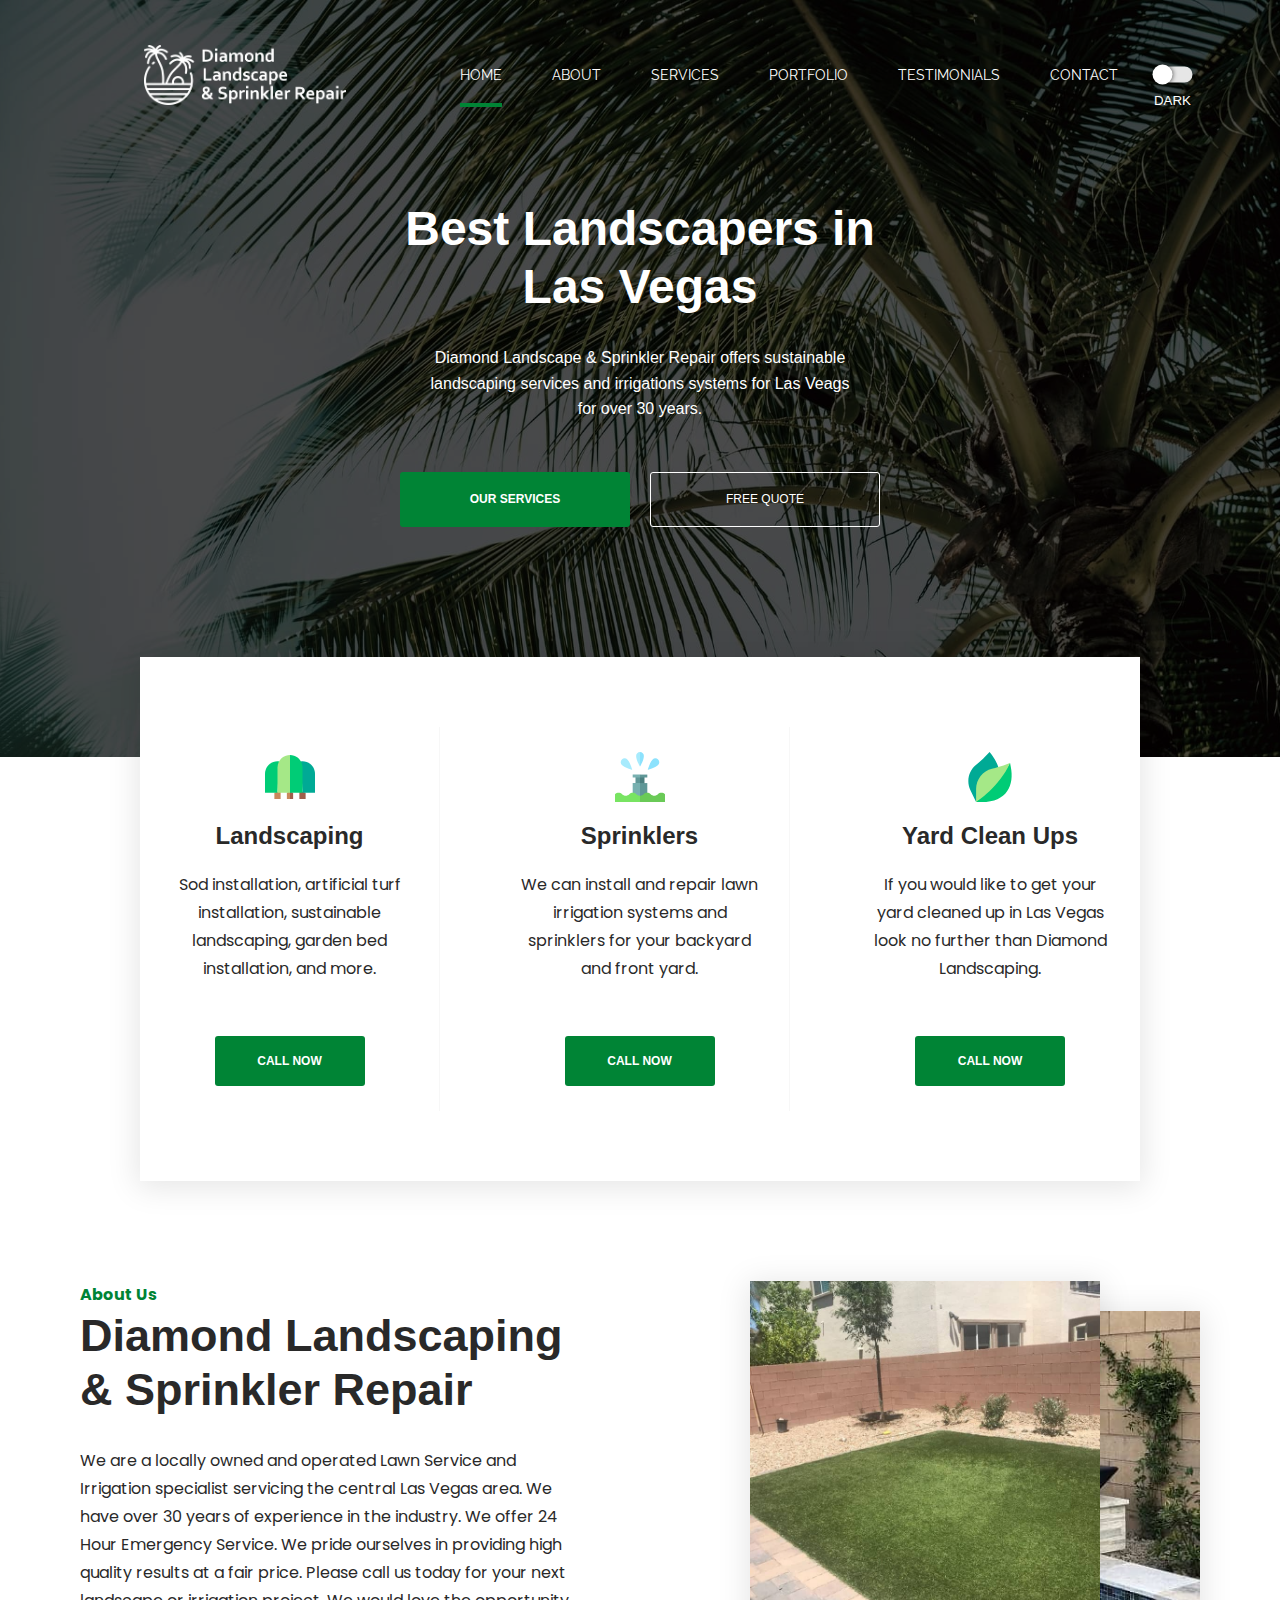
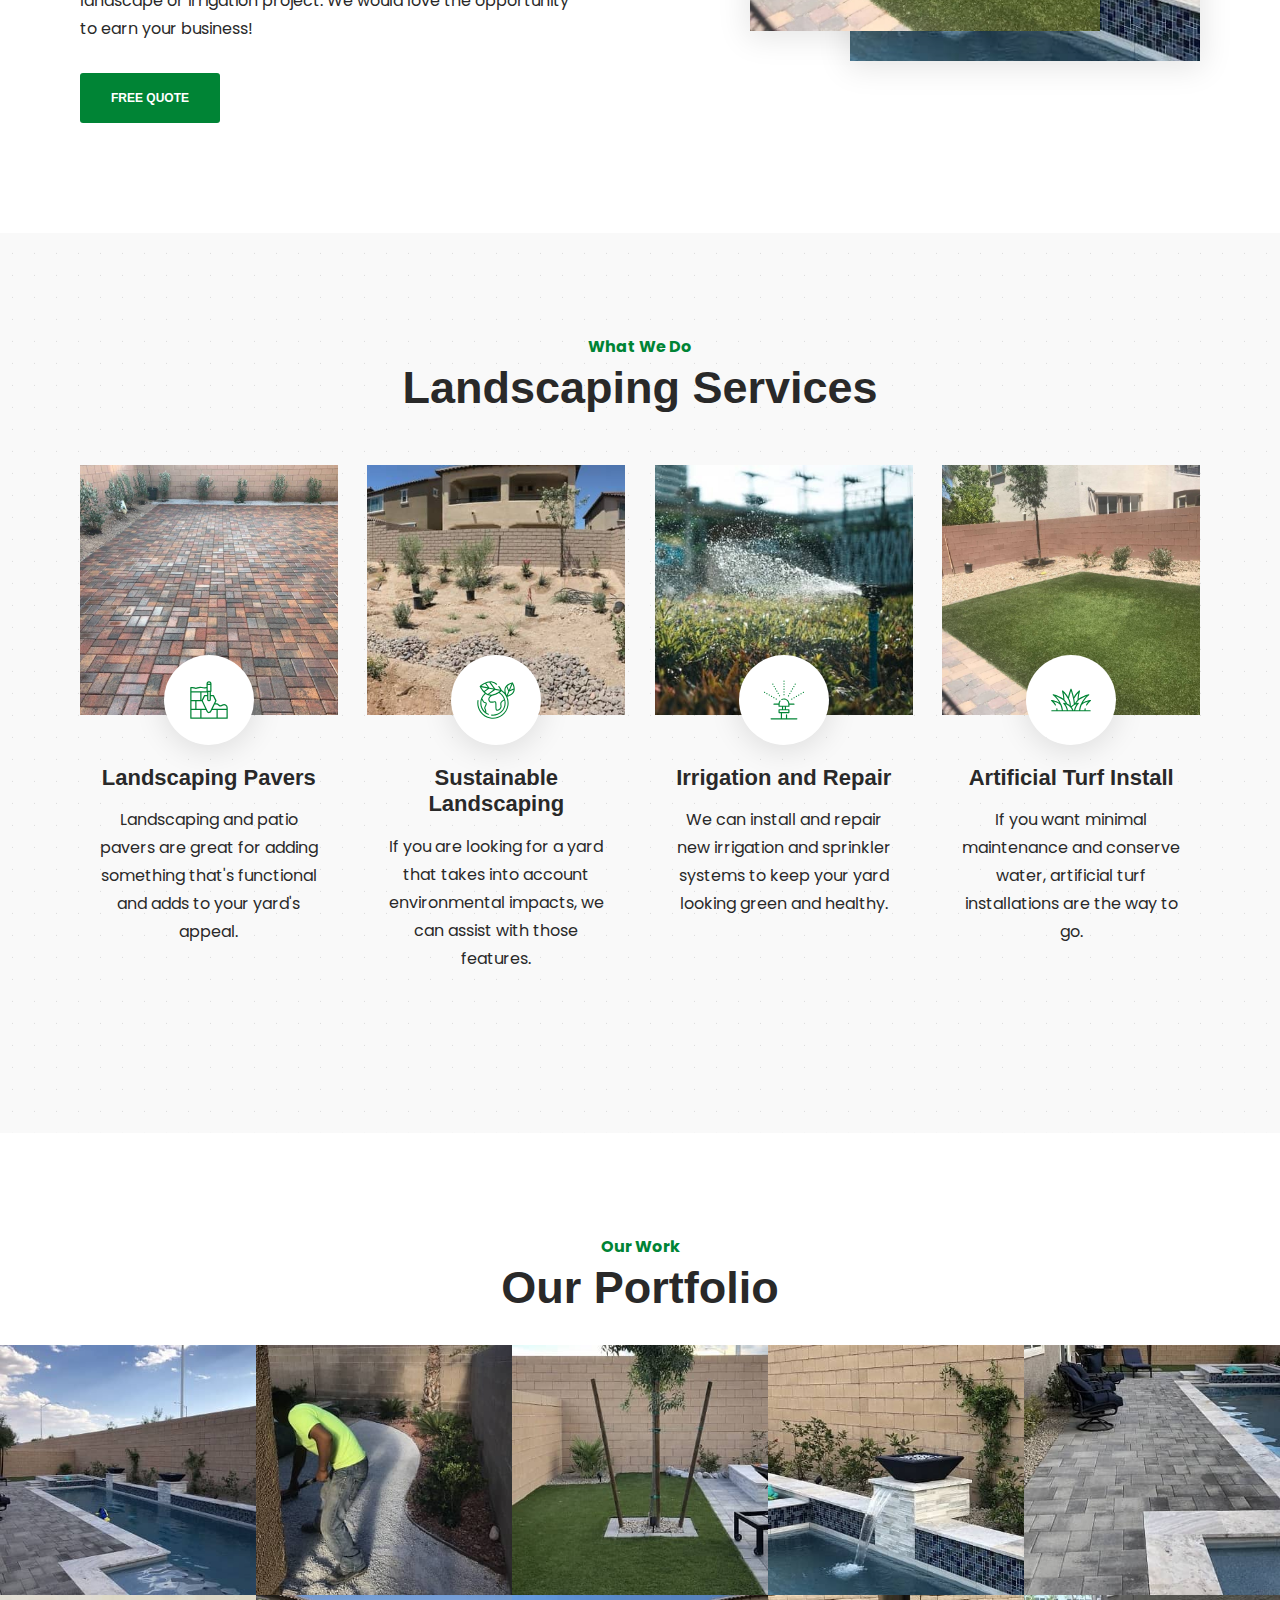
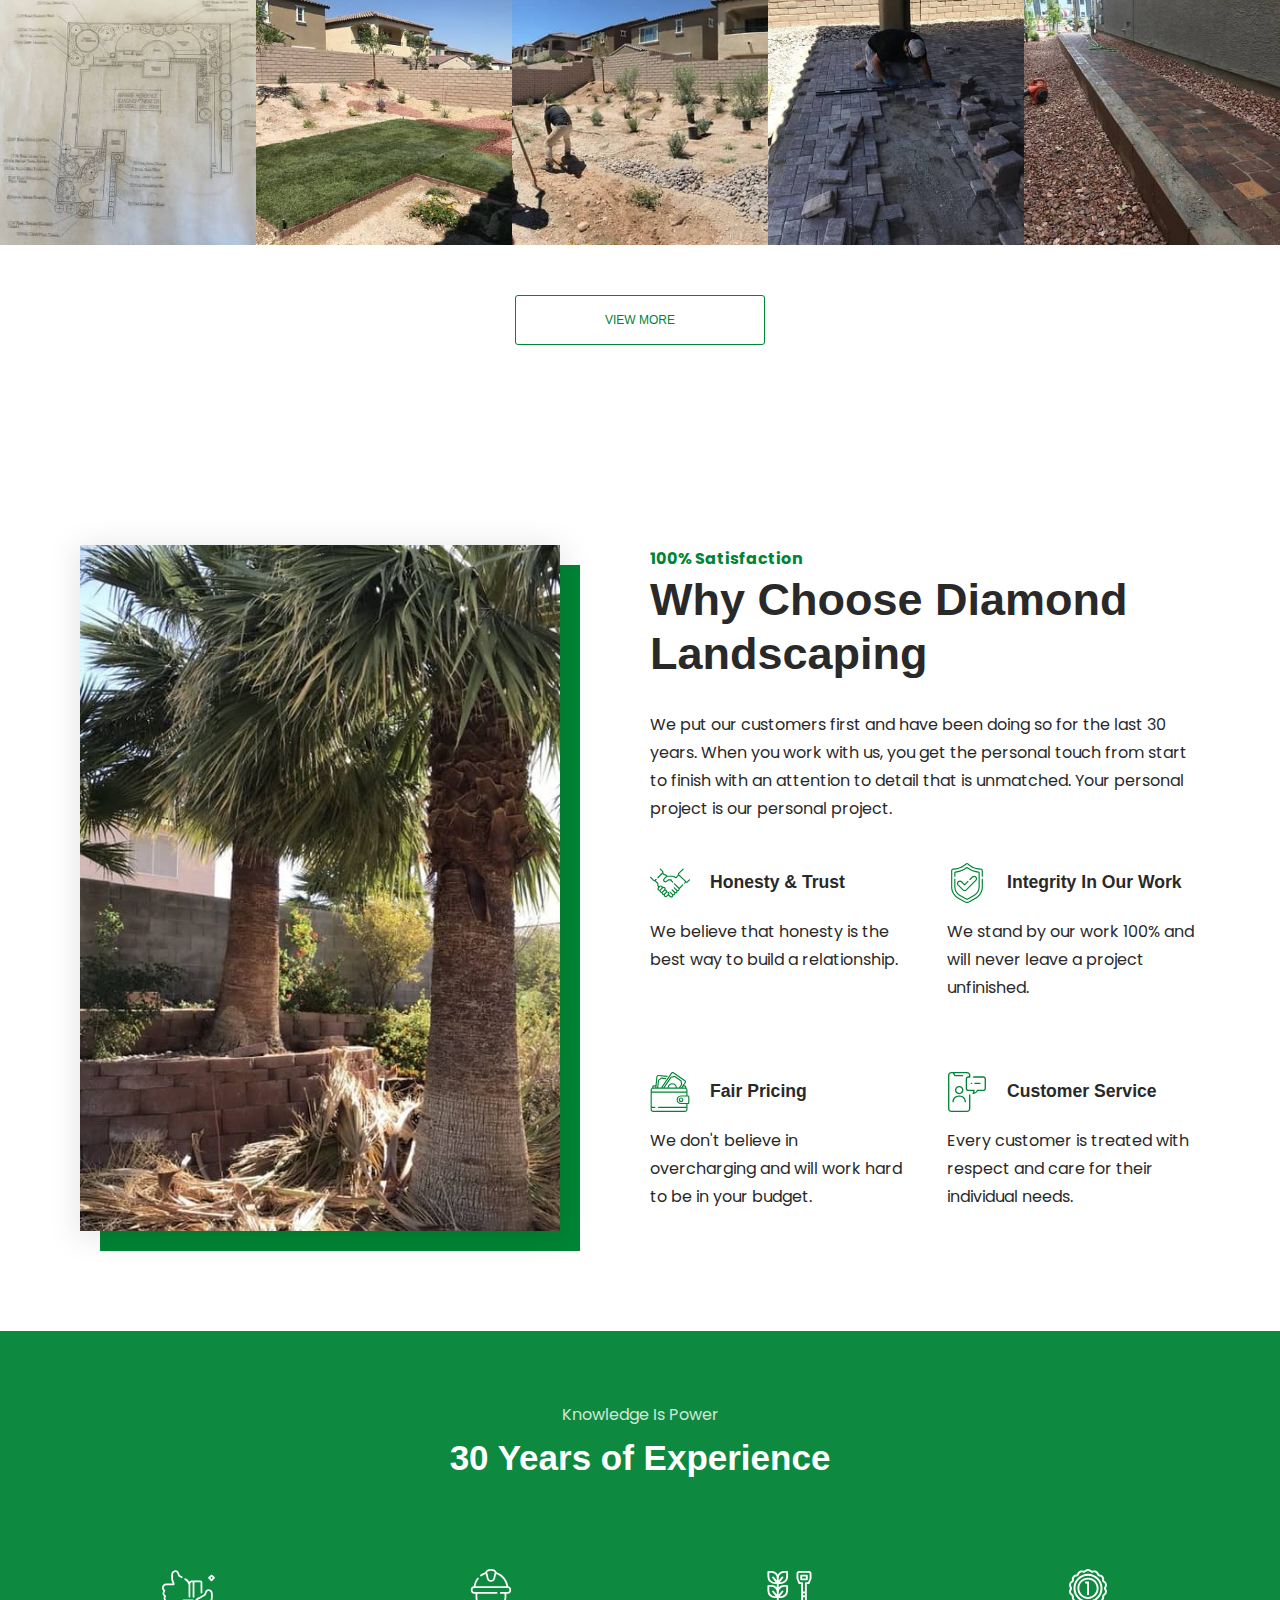
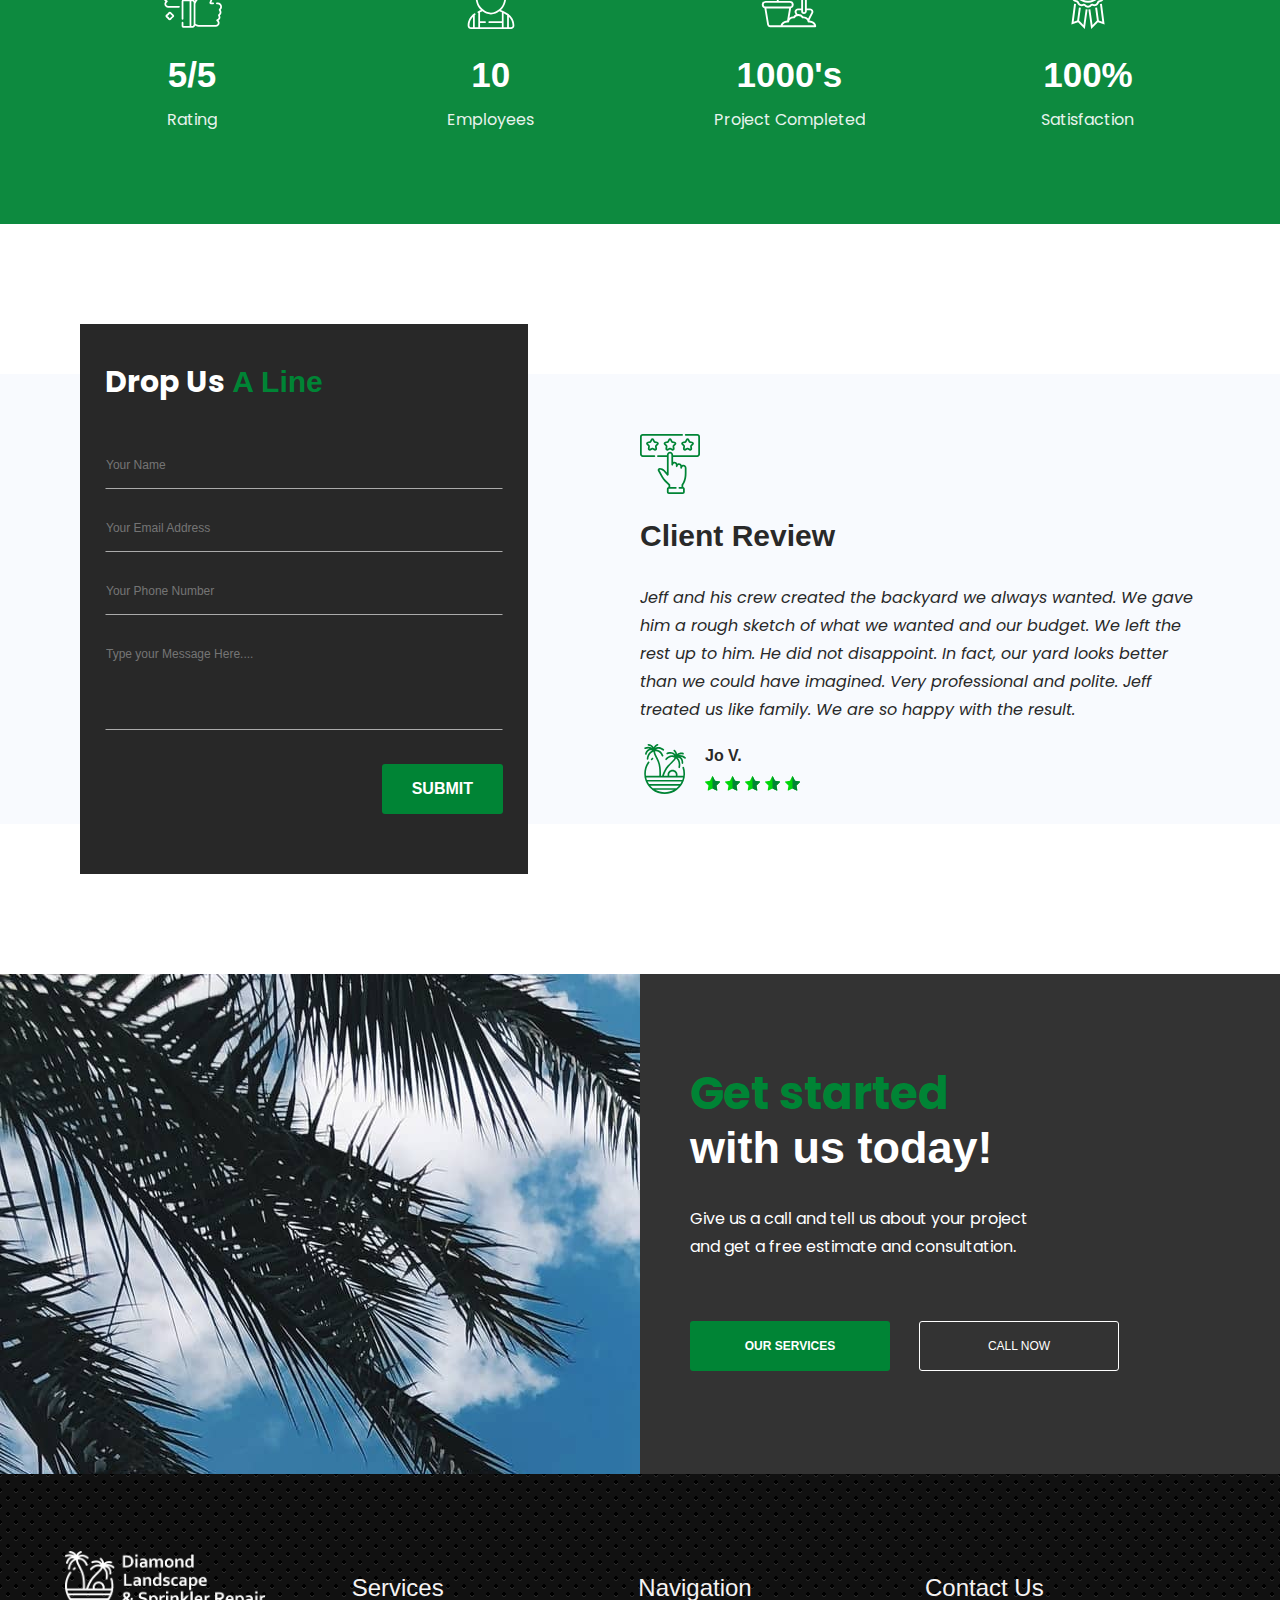
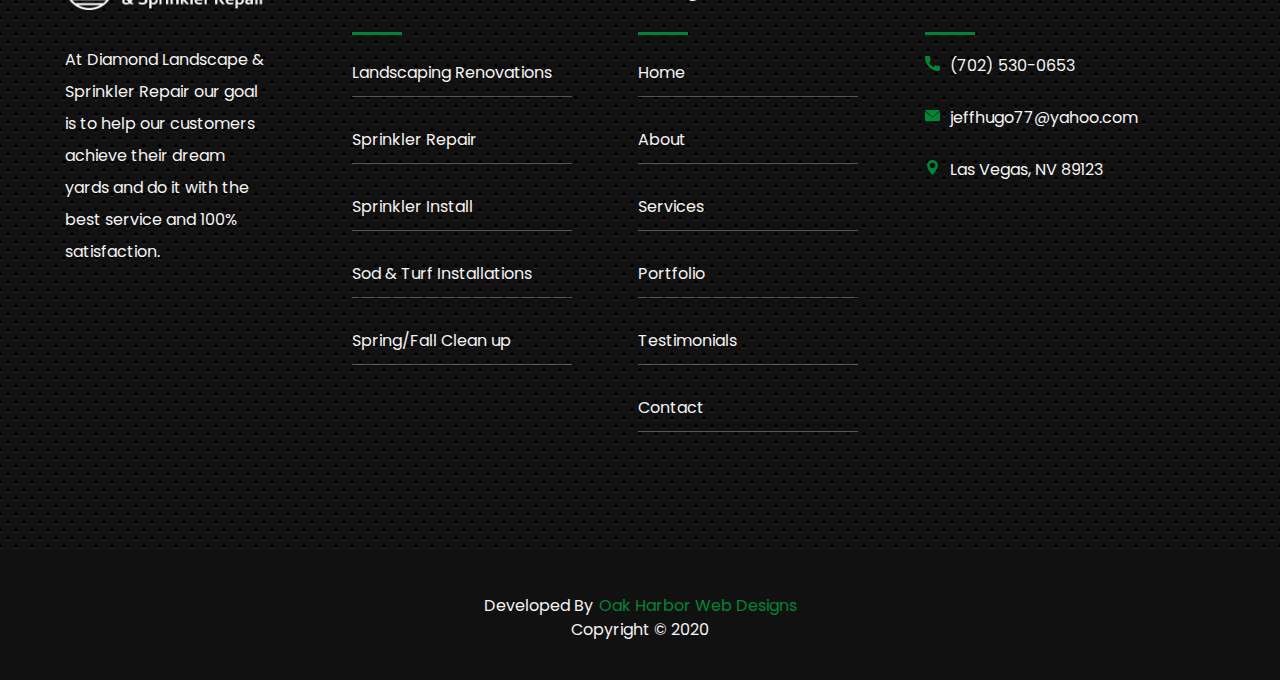
==== index.html @ 8cbb2a70 "fixed email" ====
<!DOCTYPE html>
<html lang="en">
<head>

    <!-- Global site tag (gtag.js) - Google Analytics -->
    <script async src="https://www.googletagmanager.com/gtag/js?id=UA-137702322-31"></script>
    <script>
        window.dataLayer = window.dataLayer || [];
        function gtag() { dataLayer.push(arguments); }
        gtag('js', new Date());

        gtag('config', 'UA-137702322-31');
    </script>


    <meta charset="UTF-8">
    <meta name="viewport" content="width=device-width, initial-scale=1.0">

    <link rel="canonical" href="https://www.diamondlandscapelv.com/">

    <meta name="description" content="Diamond Landscape & Sprinkler Repair offers sustainable landscaping services and irrigations systems for Las Veags for over 30 years.">
    <meta name="keywords" content="spinkler repair services in las vegas, irrigation installation companies in las vegas, landscaping contractors in las vegas, las vegas landscaping contractors, diamond landscape and sprinkler repair las vegas, irrigation contractors in las vegas, sustainable landscaping contractors in las vegas">

    <!--Social Media Display-->
    <meta property="og:title" content="Landscaping & Irrigation Services | Diamond Landscape & Sprinkler Repair"/>
    <meta property="og:description" content="Diamond Landscape & Sprinkler Repair offers sustainable landscaping services and irrigations systems for Las Veags for over 30 years."/>
    <meta property="og:type" content="website" />
    <meta property="og:url" content="https://www.diamondlandscapelv.com/"/>
    <meta property="og:image" content="https://i.imgur.com/OPUmkLg.jpg"/>
    <meta property="og:image:secure_url" content="https://i.imgur.com/OPUmkLg.jpg"/>

    <!--Favicons-->
    <link rel="apple-touch-icon" sizes="180x180" href="/apple-touch-icon.png">
    <link rel="icon" type="image/png" sizes="32x32" href="/favicon-32x32.png?v1">
    <link rel="icon" type="image/png" sizes="16x16" href="/favicon-16x16.png">
    <link rel="manifest" href="/site.webmanifest">
    <meta name="msapplication-TileColor" content="#da532c">
    <meta name="theme-color" content="#ffffff">

    <!-- CSS -->
    <link rel="stylesheet" href="/css/core-styles.css">
    <link rel="stylesheet" href="/css/style.css">
    <link rel="stylesheet" href="/css/dark.css">
    

    <!-- jQuery -->
    <script defer src="https://ajax.googleapis.com/ajax/libs/jquery/3.4.1/jquery.min.js"></script>

    <link href="https://fonts.googleapis.com/css2?family=Poppins:wght@100;200;300;400;500;600;700;800;900&family=Raleway:wght@100;200;300;400;500;600;700;800;900&display=swap" rel="stylesheet">

    <title>Landscaping & Irrigation Services | Diamond Landscape & Sprinkler Repair | Las Vegas, NV</title>
</head>
<body>

    <a class="skip" aria-label="skip to main content" href="index.html#main">Click To Skip To Main</a>

    <header>

        <button class="dark-mode-button top-dark-mode-button" aria-label="dark mode toggle">
            <span aria-hidden="true" class="dark-toggle">
                <span class="DTspan"></span>
            </span>
        </button>

        <!-- Mobile Nav Strip -->
        <div class="mobile-wrapper">
            <div class="mobile-nav container mobile-nav-container">
                <img id="mobile-logo" class="light mobile" src="/images/diamond-landscape-and-sprinkler-repair-black-mobile.png" alt="mobile_company_logo" height="60">
                <img id="mobile-logo" class="light desktop" src="/images/diamond-landscape-and-sprinkler-repair-black.png" alt="mobile_company_logo" height="60">
                <img id="mobile-logo" class="dark" src="/images/diamond-landscape-and-sprinkler-repair-white.png" alt="mobile_company_logo" height="60">

                <!-- Hamburger Menu -->
                <button aria-label="open the menu" id="menu-button" class="hamburger hamburger--spring" onclick="toggleNav()" type="button">
                    <span aria-hidden="true" class="hamburger-box">
                        <span aria-hidden="true" class="hamburger-inner"></span>
                    </span>
                </button>
            </div>
        </div>

        <!-- ============================================ -->
        <!--                   NAVIGATION                 -->
        <!-- ============================================ -->

        <nav>
            <div class="navbar-menu">
                <div id="side-menu" class=" side-nav">
                    <img aria-hidden="true" src="images/diamond-landscape-and-sprinkler-repair-white.png" alt="compnay logo" height="80">
                    <ul id="on-top" class="navbar-links">
                        <li class="nav-li"><a class="active-menu" href="index.html">Home</a></li>
                        <li class="nav-li"><a href="index.html#about-diamond">About</a></li>
                        <li class="nav-li"><a href="index.html#services">Services</a></li>
                        <li class="nav-li"><a href="html/portfolio.html">Portfolio</a></li>
                        <li class="nav-li"><a href="html/testimonials.html">Testimonials</a></li>
                        <li class="nav-li"><a href="html/contact.html">Contact</a></li>
                    </ul>
                </div>
            </div>
        </nav>
    </header>
        
    <main id="main">
    
        <!-- ============================================ -->
        <!--                    LANDING                   -->
        <!-- ============================================ -->
    
        <section id="hero">
            <div aria-hidden="true" id="dark"></div>
            <div class="container hero-content">
                <div class="heroText">
                    <h1 id="home-h">Best Landscapers in Las Vegas</h1>
    
                    <h2 id="home-p">Diamond Landscape & Sprinkler Repair offers sustainable landscaping services and irrigations systems for Las Veags for over 30 years.</h2>
    
                    <button class="button-solid" onclick="location.href='/index.html#services'" type="button">
                        OUR SERVICES
                    </button>
                    <button class="button-transparent" onclick="location.href='/html/contact.html'" type="button">
                        FREE QUOTE
                    </button>
                </div>
            </div>
        </section>

        <!-- ============================================ -->
        <!--                     ABOUT                    -->
        <!-- ============================================ -->

        <section id="about">
            <div class="container">
                <div class="top-card">
                    <div class="card-item">
                        <img aria-hidden="true" src="/images/landscaping.svg" alt="">
                        <h2>Landscaping</h2>
                        <p>Sod installation, artificial turf installation, sustainable landscaping, garden bed installation, and more.</p>
                        <button class="button-solid" onclick="location.href='/html/contact.html'" type="button">
                            Call Now
                        </button>
                    </div>
                    <div class="card-item">
                        <img aria-hidden="true" src="/images/sprinkler.svg" alt="">
                        <h2>Sprinklers</h2>
                        <p>We can install and repair lawn irrigation systems and sprinklers for your backyard and front yard.</p>
                        <button class="button-solid" onclick="location.href='/html/contact.html'" type="button">
                            Call Now
                        </button>
                    </div>
                    <div class="card-item">
                        <img aria-hidden="true" src="/images/leaf.svg" alt="">
                        <h2>Yard Clean Ups</h2>
                        <p>If you would like to get your yard cleaned up in Las Vegas look no further than Diamond Landscaping.</p>
                        <button class="button-solid" onclick="location.href='/html/contact.html'" type="button">
                            Call Now
                        </button>
                    </div>
                </div>
                <div id="about-diamond" class="about-content">
                    <div class="content-left">
                        <span class="span">About Us</span>
                        <h2>Diamond Landscaping & Sprinkler Repair</h2>
                        <p>We are a locally owned and operated Lawn Service and Irrigation specialist servicing the central Las Vegas area. We have over 30 years of experience in the industry. We offer 24 Hour Emergency Service. We pride ourselves in providing high quality results at a fair price. Please call us today for your next landscape or irrigation project. We would love the opportunity to earn your business!</p>
                        <button class="button-solid" onclick="location.href='/html/contact.html'" type="button">
                            Free Quote
                        </button>
                    </div>
                    <div aria-hidden="true" class="content-right">
                        <div class="image-group">
                            <img src="/images/image-4-crop.jpg" alt="newly installed sod">
                            <img aria-hidden="true" class="image-remove" src="/images/image-15-crop.jpg" alt="">
                        </div>
                    </div>
                </div>
            </div>
        </section>

        <!-- ============================================ -->
        <!--                   SERVICES                   -->
        <!-- ============================================ -->

        <section id="services" class="section">
            <div class="container">
                <span class="span">What We Do</span>
                <h2>Landscaping Services</h2>
                <div class="service-group">
                    <div class="service-item">
                        <div aria-hidden="true" class="service-image"></div>
                        <div class="service-content">
                            <div aria-hidden="true" class="svg-circle"><img src="/images/pavers.svg" alt=""></div>
                            <h3>Landscaping Pavers</h3>
                            <p>Landscaping and patio pavers are great for adding something that's functional and adds to your yard's appeal.</p>
                        </div>
                    </div>
                    <div class="service-item">
                        <div aria-hidden="true" class="service-image"></div>
                        <div class="service-content">
                            <div aria-hidden="true" class="svg-circle"><img src="/images/sustainable.svg" alt=""></div>
                            <h3>Sustainable Landscaping</h3>
                            <p>If you are looking for a yard that takes into account environmental impacts, we can assist with those features.</p>
                        </div>
                    </div>
                    <div class="service-item">
                        <div aria-hidden="true" class="service-image"></div>
                        <div class="service-content">
                            <div aria-hidden="true" class="svg-circle"><img src="/images/sprinkler2.svg" alt=""></div>
                            <h3>Irrigation and Repair</h3>
                            <p>We can install and repair new irrigation and sprinkler systems to keep your yard looking green and healthy.</p>
                        </div>
                    </div>
                    <div class="service-item">
                        <div aria-hidden="true" class="service-image"></div>
                        <div class="service-content">
                            <div aria-hidden="true" class="svg-circle"><img src="/images/turf.svg" alt=""></div>
                            <h3>Artificial Turf Install</h3>
                            <p>If you want minimal maintenance and conserve water, artificial turf installations are the way to go.</p>
                        </div>
                    </div>
                </div>
            </div>
        </section>

        <!-- ============================================ -->
        <!--                   GALLERY                    -->
        <!-- ============================================ -->

        <section id="gallery" class="section">
            <div class="gallery-topper">
                <span class="span">Our Work</span>
                <h2>Our Portfolio</h2>
            </div>
            <img src="/images/image-1-crop.jpg" alt="new pool installation" width="360" height="360">
            <img src="/images/image-2-crop.jpg" alt="man in yellow shirt leveling rock for pavement" width="360" height="360">
            <img src="/images/image-3-crop.jpg" alt="green lawn with a newly planted tree" width="360" height="360">
            <img src="/images/image-4-crop.jpg" alt="fountain installed in a nice blue pool" width="360" height="360">
            <img src="/images/image-5-crop.jpg" alt="grey stone pavement next to a new pool installation" width="360" height="360">
            <img src="/images/image-6-crop.jpg" alt="blueprint plans for a yard layout" width="360" height="360">
            <img src="/images/image-7-crop.jpg" alt="newly laid sod" width="360" height="360">
            <img src="/images/image-8-crop.jpg" alt="sustainable landscaping installation of shrubs on a desert ground" width="360" height="360">
            <img src="/images/image-9-crop.jpg" alt="pavers being installed" width="360" height="360">
            <img src="/images/image-10-crop.jpg" alt="newly installed brick paved retaining wall" width="360" height="360">

            <button class="button-transparent portfolio-button" onclick="location.href='/html/portfolio.html'" type="button">
                View More
            </button>
        </section>

        <!-- ============================================ -->
        <!--                    WHY US                    -->
        <!-- ============================================ -->

        <section id="why-us" class="section">
            <div class="container">
                <div aria-hidden="true" class="why-us-left">
                    <div class="why-us-image"></div>
                </div>
                <div class="why-us-right">
                    <span class="span">100% Satisfaction</span>
                    <h2>Why Choose Diamond Landscaping</h2>
                    <p class="lead-p">We put our customers first and have been doing so for the last 30 years.  When you work with us, you get the personal touch from start to finish with an attention to detail that is unmatched.  Your personal project is our personal project.</p>
                    <div class="why-us-items">
                        <div class="why-item">
                            <div class="top">
                                <img aria-hidden="true" aria-hidden="true" src="/images/trust.svg" alt="">
                                <h3>Honesty & Trust</h3>
                            </div>
                            <p>We believe that honesty is the best way to build a relationship.</p>
                        </div>
                        <div class="why-item">
                            <div class="top">
                                <img aria-hidden="true" aria-hidden="true" src="/images/integrity.svg" alt="">
                                <h3>Integrity In Our Work</h3>
                            </div>
                            <p>We stand by our work 100% and will never leave a project unfinished.</p>
                        </div>
                        <div class="why-item">
                            <div class="top">
                                <img aria-hidden="true" aria-hidden="true" src="/images/price.svg" alt="">
                                <h3>Fair Pricing</h3>
                            </div>
                            <p>We don't believe in overcharging and will work hard to be in your budget.</p>
                        </div>
                        <div class="why-item">
                            <div class="top">
                                <img aria-hidden="true" aria-hidden="true" src="/images/customer-service.svg" alt="">
                                <h3>Customer Service</h3>
                            </div>
                            <p>Every customer is treated with respect and care for their individual needs.</p>
                        </div>
                    </div>
                </div>
            </div>
        </section>

        <!-- ============================================ -->
        <!--                   EXPERIENCE                 -->
        <!-- ============================================ -->

        <section id="experience" class="section">
            <div class="container">
                <span class="span">Knowledge Is Power</span>
                <h2>30 Years of Experience</h2>
                <div class="experience-group">
                    <div class="experience-item">
                        <img aria-hidden="true" src="/images/rating.svg" alt="">
                        <h3>5/5</h3>
                        <p>Rating</p>
                    </div>
                    <div class="experience-item">
                        <img aria-hidden="true" src="/images/employeee.svg" alt="">
                        <h3>10</h3>
                        <p>Employees</p>
                    </div>
                    <div class="experience-item">
                        <img aria-hidden="true" src="/images/projects.svg" alt="">
                        <h3>1000's</h3>
                        <p>Project Completed</p>
                    </div>
                    <div class="experience-item">
                        <img aria-hidden="true" src="/images/satisfaction.svg" alt="">
                        <h3>100%</h3>
                        <p>Satisfaction</p>
                    </div>
                </div>
            </div>
        </section>

        <!-- ============================================ -->
        <!--                    CONTACT                   -->
        <!-- ============================================ -->

        <section id="quote" class="section">
            <div class="container">
                <form id="contact" name="Contact Form" method="post" data-netlify="true">
                    <h3 class="contact-topper"><span>Drop Us</span> A Line</h3>
                
                    <input aria-label="name" name="name" placeholder="Your Name" type="text" tabindex="1" required>
                    <input aria-label="email" name="email" placeholder="Your Email Address" type="email" tabindex="2" required>
                    <input aria-label="phone number" name="phone" placeholder="Your Phone Number" type="tel" tabindex="3" required>
                    <textarea aria-label="write your message" name="message" placeholder="Type your Message Here...." tabindex="5" required></textarea>
                
                    <p class="form-submit">
                        <button name="submit" type="submit" id="contact-submit" class="primary button-solid" data-submit="...Sending">Submit</button>
                    </p>
                </form>
                <div class="review-right">
                    <img aria-hidden="true" src="/images/review.svg" alt="">
                    <h3>Client Review</h3>
                    <p>Jeff and his crew created the backyard we always wanted. We gave him a rough sketch of what we wanted and our budget. We left the rest up to him. He did not disappoint. In fact, our yard looks better than we could have imagined. Very professional and polite. Jeff treated us like family. We are so happy with the result.</p>
                    <div class="reviewer">
                        <img aria-hidden="true" src="/images/palms.svg" alt="">
                        <div class="reviewer-info">
                            <h4>Jo V.</h4>
                            <div aria-hidden="true" class="stars">
                                <img src="/images/star.svg" alt="">
                                <img src="/images/star.svg" alt="">
                                <img src="/images/star.svg" alt="">
                                <img src="/images/star.svg" alt="">
                                <img src="/images/star.svg" alt="">
                            </div>
                        </div>
                    </div>
                </div>
            </div>
        </section>

        <!-- ============================================ -->
        <!--                  GET STARTED                 -->
        <!-- ============================================ -->

        <section id="get-started" class="section">
            <div aria-hidden="true" class="get-left"></div>
            <div class="get-right container">
                <h2><span>Get started</span> with us today!</h2>
                <p>Give us a call and tell us about your project and get a free estimate and consultation.</p>
                <button class="button-solid" onclick="location.href='/index.html#services'" type="button">
                    OUR SERVICES
                </button>
                <button class="button-transparent" onclick="location.href='tel:702-530-0653'" type="button">
                    CALL NOW
                </button>
            </div>
        </section>
    </main>

    <!-- ============================================ -->
    <!--                     FOOTER                   -->
    <!-- ============================================ -->
    
    <footer>
        <div class="footer-container container">
            <div class="footer-item item-4">
                <img src="/images/diamond-landscape-and-sprinkler-repair-white.png" alt="diamond landscpae and sprinkler repair company logo" width="200">
                <div class="item-content">
                    <p>At Diamond Landscape & Sprinkler Repair our goal is to help our customers achieve their dream yards and do it with the best service and 100% satisfaction.</p>
                </div>
            </div>
            <div class="footer-item item-2">
                <h2>Services</h2>
                <div aria-hidden="true" class="line"></div>
                <div class="item-content">
                    <p>Landscaping Renovations</p>
                    <p>Sprinkler Repair</p>
                    <p>Sprinkler Install</p>
                    <p>Sod & Turf Installations</p>
                    <p>Spring/Fall Clean up</p>
                </div>
            </div>
            <div class="footer-item item-3">
                <h2>Navigation</h2>
                <div aria-hidden="true" class="line"></div>
                <div class="item-content">
                    <p><a href="index.html">Home</a></p>
                    <p><a href="/index.html#about-diamond">About</a></p>
                    <p><a href="/index.html#services">Services</a></p>
                    <p><a href="/html/portfolio.html">Portfolio</a></p>
                    <p><a href="/html/testimonials.html">Testimonials</a></p>
                    <p><a href="/html/contact.html">Contact</a></p>
                </div>
            </div>
            <div class="footer-item item-1">
                <h2>Contact Us</h2>
                <div aria-hidden="true" class="line"></div>
                <div class="item-content">
                    <p><svg aria-hidden="true" xmlns="http://www.w3.org/2000/svg" xmlns:xlink="http://www.w3.org/1999/xlink" version="1.1" x="0px" y="0px" viewBox="0 0 384 384" style="enable-background:new 0 0 384 384;" xml:space="preserve" width="512px" height="512px">
                            <g>
                                <g>
                                    <g>
                                        <path d="M353.188,252.052c-23.51,0-46.594-3.677-68.469-10.906c-10.719-3.656-23.896-0.302-30.438,6.417l-43.177,32.594    c-50.073-26.729-80.917-57.563-107.281-107.26l31.635-42.052c8.219-8.208,11.167-20.198,7.635-31.448    c-7.26-21.99-10.948-45.063-10.948-68.583C132.146,13.823,118.323,0,101.333,0H30.813C13.823,0,0,13.823,0,30.813    C0,225.563,158.438,384,353.188,384c16.99,0,30.813-13.823,30.813-30.813v-70.323C384,265.875,370.177,252.052,353.188,252.052z" data-original="#000000" class="active-path" data-old_color="#000000" fill="var(--primary)" />
                                    </g>
                                </g>
                            </g>
                        </svg><a href="tel:702-530-0653">(702) 530-0653</a></p>
                    <p><svg aria-hidden="true" xmlns="http://www.w3.org/2000/svg" xmlns:xlink="http://www.w3.org/1999/xlink" version="1.1" x="0px" y="0px" viewBox="0 0 512 512" style="enable-background:new 0 0 512 512;" xml:space="preserve" width="512px" height="512px">
                            <g>
                                <g>
                                    <g>
                                        <g>
                                            <path d="M10.688,95.156C80.958,154.667,204.26,259.365,240.5,292.01c4.865,4.406,10.083,6.646,15.5,6.646     c5.406,0,10.615-2.219,15.469-6.604c36.271-32.677,159.573-137.385,229.844-196.896c4.375-3.698,5.042-10.198,1.5-14.719     C494.625,69.99,482.417,64,469.333,64H42.667c-13.083,0-25.292,5.99-33.479,16.438C5.646,84.958,6.313,91.458,10.688,95.156z" data-original="#000000" class="active-path" data-old_color="#000000" fill="var(--primary)" />
                                            <path d="M505.813,127.406c-3.781-1.76-8.229-1.146-11.375,1.542C416.51,195.01,317.052,279.688,285.76,307.885     c-17.563,15.854-41.938,15.854-59.542-0.021c-33.354-30.052-145.042-125-208.656-178.917c-3.167-2.688-7.625-3.281-11.375-1.542     C2.417,129.156,0,132.927,0,137.083v268.25C0,428.865,19.135,448,42.667,448h426.667C492.865,448,512,428.865,512,405.333     v-268.25C512,132.927,509.583,129.146,505.813,127.406z" data-original="#000000" class="active-path" data-old_color="#000000" fill="var(--primary)" />
                                        </g>
                                    </g>
                                </g>
                            </g>
                        </svg><a href="mailto:jeffhugo77@yahoo.com">jeffhugo77@yahoo.com</a></p>
                    <p><svg aria-hidden="true" xmlns="http://www.w3.org/2000/svg" xmlns:xlink="http://www.w3.org/1999/xlink" version="1.1" x="0px" y="0px" viewBox="0 0 512 512" style="enable-background:new 0 0 512 512;" xml:space="preserve" width="512px" height="512px">
                            <g>
                                <g>
                                    <g>
                                        <path d="M256,0C153.755,0,70.573,83.182,70.573,185.426c0,126.888,165.939,313.167,173.004,321.035    c6.636,7.391,18.222,7.378,24.846,0c7.065-7.868,173.004-194.147,173.004-321.035C441.425,83.182,358.244,0,256,0z M256,278.719    c-51.442,0-93.292-41.851-93.292-93.293S204.559,92.134,256,92.134s93.291,41.851,93.291,93.293S307.441,278.719,256,278.719z" data-original="#000000" class="active-path" data-old_color="#000000" fill="var(--primary)" />
                                    </g>
                                </g>
                            </g>
                        </svg><span>Las Vegas, NV 89123</span></p>
                </div>
            </div>
        </div>
        <div class="branding">
            <p class="container">Developed By <a href="https://www.oakharborwebdesigns.com/"> Oak Harbor Web Designs</a></p>
            <p class="container">Copyright &copy; 2020</p>
        </div>
    </footer>

    <script>
        var ba = ["MSIE","Trident","Edge"];
        var b, ua = navigator.userAgent;
        for(var i=0; i < ba.length; i++){
            if( ua.indexOf(ba[i]) > -1 ){
                b = ba[i];
                break;
            }
        }
        if(b == "MSIE" || b == "Trident" || b == "Edge"){
            b = "Internet Explorer";
            alert("You are using the " + b + " browser and this browser is incompatible with this website and many others.  Please open this page in a different browser, either Chrome or Firefox.  Thank you!");
        }
    </script>

    <script defer src="/app.js"></script>
</body>
</html>
---- css/core-styles.css ----
/*-- -------------------------- -->
<---         CORE STYLES        -->
<--- -------------------------- -*/

.mobile {
    display: block;
}

.desktop {
    display: none;
}

.skip {
    position: absolute;
    opacity: 0;
    z-index: -1000;
}

* {
	-webkit-box-sizing: border-box;
	        box-sizing: border-box;
}

html {
    scroll-behavior: smooth;
  }

:root {
    --primary: #008435;
    --dark: #000;
    --medium: #1b1b1b;
    --light: #2e2e2e;
}

body, html {
	margin: 0;
	padding: 0;
	overflow-x: hidden !important;
}

p, li {
    line-height: 1.5em;
    font-size: .9em;
}

p, a, li, span {
	font-family: 'Poppins', sans-serif;
	color: #292929;
    margin: 0;
    line-height: 28px;
    margin-bottom: 20px;
    font-weight: normal;
}

h1, h2, h3, h4, h5, h6 {
	font-family: 'Poppinss', sans-serif;
    margin: 0;
    line-height: 1.2em;
    color: #292929;
    margin-bottom: 30px;
}

.container {
	padding: 0 15px;
	margin: auto;
}

.section {
    padding-top: 50px;
    padding-bottom: 50px;
}

.mobile-wrapper {
	background: #777;
    border-bottom: 1px solid var(--primary);
    height: 130px;
}

/* hidden desktop elements */

.topper-flex,
#brand,
.call-strip-button,
.background {
	display: none;
}

/* Buttons */
.button-solid {
	background: var(--primary);
	border-radius: 3px;
	border: none;
	color: #fff;
	width: auto;
	height: 50px;
	font-weight: bold;
	margin: 10px 0;
	padding: 0 30px;
	font-size: 0.750em;
	width: auto;
    -webkit-transition: .3s ease;
    -o-transition: .3s ease;
    transition: .3s ease;
    border: 1px solid transparent;
}

button {
    text-transform: uppercase;
}

button:hover {
    cursor: pointer;
}

.button-solid:hover {
    color: var(--primary);
    background: transparent;
	border: 1px solid var(--primary);
	cursor: pointer;
}

.button-transparent {
    display: inline-block;
    background: transparent;
    border-style: solid;
    border-width: 1px;
    border-color: #fff;
    font-size: 0.750em;
    margin: 10px 0;
    padding: 6px 30px;
    color: #FFFFFF;
    text-decoration: none;
    -webkit-animation-delay: 0.6s;
            animation-delay: 0.6s;
    border-radius: 3px;
    white-space: nowrap;
    height: 50px;
    -webkit-transition: .3s ease;
    -o-transition: .3s ease;
    transition: .3s ease;
}

.button-transparent:hover {
    color: #fff;
    background: var(--primary);
    border: none;
}

.hamburger {
    padding: 0;
    display: inline-block;
    cursor: pointer;
    -webkit-transition-property: opacity, -webkit-filter;
    transition-property: opacity, -webkit-filter;
    -o-transition-property: opacity, filter;
    transition-property: opacity, filter;
    transition-property: opacity, filter, -webkit-filter;
    -webkit-transition-duration: 0.15s;
         -o-transition-duration: 0.15s;
            transition-duration: 0.15s;
    -webkit-transition-timing-function: linear;
         -o-transition-timing-function: linear;
            transition-timing-function: linear;
    font: inherit;
    color: inherit;
    text-transform: none;
    background-color: transparent;
    border: 0;
    margin: 0;
    overflow: visible;
    position: relative;
    z-index: 2000;
}
.hamburger:hover {
    opacity: 0.7;
    cursor: pointer;
}
.hamburger.is-active:hover {
    opacity: 0.7;
    cursor: pointer;
}
.hamburger.is-active .hamburger-inner, .hamburger.is-active .hamburger-inner::before, .hamburger.is-active .hamburger-inner::after {
    background-color: #000;
}
.hamburger-box {
    width: 30px;
    height: 24px;
    display: inline-block;
    position: relative;
    z-index: 2000;
}
.hamburger-inner {
    display: block;
    top: 50%;
    margin-top: -2px;
}
.hamburger-inner, .hamburger-inner::before, .hamburger-inner::after {
    width: 30px;
    height: 2px;
    background-color: #000;
    border-radius: 4px;
    position: absolute;
    -webkit-transition-property: -webkit-transform;
    transition-property: -webkit-transform;
    -o-transition-property: transform;
    transition-property: transform;
    transition-property: transform, -webkit-transform;
    -webkit-transition-duration: 0.15s;
         -o-transition-duration: 0.15s;
            transition-duration: 0.15s;
    -webkit-transition-timing-function: ease;
         -o-transition-timing-function: ease;
            transition-timing-function: ease;
}
.hamburger-inner::before, .hamburger-inner::after {
    content: "";
    display: block;
}
.hamburger-inner::before {
    top: -10px;
}
.hamburger-inner::after {
    bottom: -10px;
    width: 20px;
}

/* * Spring */
.hamburger--spring .hamburger-inner {
    top: 2px;
    -webkit-transition: background-color 0s 0.13s linear;
    -o-transition: background-color 0s 0.13s linear;
    transition: background-color 0s 0.13s linear;
    -webkit-transition-delay: .22s;
         -o-transition-delay: .22s;
            transition-delay: .22s;
}
.hamburger--spring .hamburger-inner::before {
    top: 10px;
    -webkit-transition: top 0.1s 0.2s cubic-bezier(0.33333, 0.66667, 0.66667, 1), -webkit-transform 0.13s cubic-bezier(0.55, 0.055, 0.675, 0.19);
    transition: top 0.1s 0.2s cubic-bezier(0.33333, 0.66667, 0.66667, 1), -webkit-transform 0.13s cubic-bezier(0.55, 0.055, 0.675, 0.19);
    -o-transition: top 0.1s 0.2s cubic-bezier(0.33333, 0.66667, 0.66667, 1), transform 0.13s cubic-bezier(0.55, 0.055, 0.675, 0.19);
    transition: top 0.1s 0.2s cubic-bezier(0.33333, 0.66667, 0.66667, 1), transform 0.13s cubic-bezier(0.55, 0.055, 0.675, 0.19);
    transition: top 0.1s 0.2s cubic-bezier(0.33333, 0.66667, 0.66667, 1), transform 0.13s cubic-bezier(0.55, 0.055, 0.675, 0.19), -webkit-transform 0.13s cubic-bezier(0.55, 0.055, 0.675, 0.19);
    -webkit-transition-delay: .22s;
         -o-transition-delay: .22s;
            transition-delay: .22s;
}
.hamburger--spring .hamburger-inner::after {
    top: 20px;
    -webkit-transition: top 0.2s 0.2s cubic-bezier(0.33333, 0.66667, 0.66667, 1), -webkit-transform 0.13s cubic-bezier(0.55, 0.055, 0.675, 0.19);
    transition: top 0.2s 0.2s cubic-bezier(0.33333, 0.66667, 0.66667, 1), -webkit-transform 0.13s cubic-bezier(0.55, 0.055, 0.675, 0.19);
    -o-transition: top 0.2s 0.2s cubic-bezier(0.33333, 0.66667, 0.66667, 1), transform 0.13s cubic-bezier(0.55, 0.055, 0.675, 0.19);
    transition: top 0.2s 0.2s cubic-bezier(0.33333, 0.66667, 0.66667, 1), transform 0.13s cubic-bezier(0.55, 0.055, 0.675, 0.19);
    transition: top 0.2s 0.2s cubic-bezier(0.33333, 0.66667, 0.66667, 1), transform 0.13s cubic-bezier(0.55, 0.055, 0.675, 0.19), -webkit-transform 0.13s cubic-bezier(0.55, 0.055, 0.675, 0.19);
    -webkit-transition-delay: .22s;
         -o-transition-delay: .22s;
            transition-delay: .22s;
}
.hamburger--spring.is-active .hamburger-inner {
    -webkit-transition-delay: 0.22s;
         -o-transition-delay: 0.22s;
            transition-delay: 0.22s;
    background-color: transparent !important;
    background: #000;
}
.hamburger--spring.is-active .hamburger-inner::before {
    background: #000;
    top: 0;
    -webkit-transition: top 0.1s 0.15s cubic-bezier(0.33333, 0, 0.66667, 0.33333), -webkit-transform 0.13s 0.22s cubic-bezier(0.215, 0.61, 0.355, 1);
    transition: top 0.1s 0.15s cubic-bezier(0.33333, 0, 0.66667, 0.33333), -webkit-transform 0.13s 0.22s cubic-bezier(0.215, 0.61, 0.355, 1);
    -o-transition: top 0.1s 0.15s cubic-bezier(0.33333, 0, 0.66667, 0.33333), transform 0.13s 0.22s cubic-bezier(0.215, 0.61, 0.355, 1);
    transition: top 0.1s 0.15s cubic-bezier(0.33333, 0, 0.66667, 0.33333), transform 0.13s 0.22s cubic-bezier(0.215, 0.61, 0.355, 1);
    transition: top 0.1s 0.15s cubic-bezier(0.33333, 0, 0.66667, 0.33333), transform 0.13s 0.22s cubic-bezier(0.215, 0.61, 0.355, 1), -webkit-transform 0.13s 0.22s cubic-bezier(0.215, 0.61, 0.355, 1);
    -webkit-transform: translate3d(0, 10px, 0) rotate(45deg);
            transform: translate3d(0, 10px, 0) rotate(45deg);
}
.hamburger--spring.is-active .hamburger-inner::after {
    background: #000;
    width: 30px;
    top: 0;
    -webkit-transition: top 0.2s cubic-bezier(0.33333, 0, 0.66667, 0.33333), -webkit-transform 0.13s 0.22s cubic-bezier(0.215, 0.61, 0.355, 1);
    transition: top 0.2s cubic-bezier(0.33333, 0, 0.66667, 0.33333), -webkit-transform 0.13s 0.22s cubic-bezier(0.215, 0.61, 0.355, 1);
    -o-transition: top 0.2s cubic-bezier(0.33333, 0, 0.66667, 0.33333), transform 0.13s 0.22s cubic-bezier(0.215, 0.61, 0.355, 1);
    transition: top 0.2s cubic-bezier(0.33333, 0, 0.66667, 0.33333), transform 0.13s 0.22s cubic-bezier(0.215, 0.61, 0.355, 1);
    transition: top 0.2s cubic-bezier(0.33333, 0, 0.66667, 0.33333), transform 0.13s 0.22s cubic-bezier(0.215, 0.61, 0.355, 1), -webkit-transform 0.13s 0.22s cubic-bezier(0.215, 0.61, 0.355, 1);
    -webkit-transform: translate3d(0, 10px, 0) rotate(-45deg);
            transform: translate3d(0, 10px, 0) rotate(-45deg);
}

/*-- -------------------------- -->
<---         NAVIGATION         -->
<--- -------------------------- -*/


/* Hidden Elements */
.navbar-menu img,
.call-us,
.quote-nav-button {
	display: none;
}

.main-skip {
    position: absolute;
    top: 0;
    left: 0;
    z-index: -10;
}

.nav-comb {
    display: block !important;
    position: absolute;
    width: 530px;
    -webkit-transform: rotate(120deg);
        -ms-transform: rotate(120deg);
            transform: rotate(120deg);
    right: -280px;
    top: 350px;
    opacity: .4;
}

/* Top Mobile Navigation */
.mobile-wrapper {
    height: 70px;
    -webkit-transition: .3s ease;
    -o-transition: .3s ease;
    transition: .3s ease;
}

.mobile-nav {
	position: relative;
	display: -webkit-box;
	display: -ms-flexbox;
	display: flex;
	-webkit-box-align: center;
	    -ms-flex-align: center;
	        align-items: center;
	-webkit-box-pack: center;
	    -ms-flex-pack: center;
	        justify-content: center;
    height: 100%;
    z-index: 100;
    background: #fff;
}

.hamburger {
	position: absolute;
    right: 2em;
    top: 22px;
}

/* Navigation Links */

.mobile-wrapper img {
	height: 30px;
}

.navbar-menu {
	background: #f5f5f5;
	width: 0;
	position: absolute;
	right: 0;
	height: 100%;
	-webkit-transition: .3s ease-in-out;
	-o-transition: .3s ease-in-out;
	transition: .3s ease-in-out;
    z-index: 11100;
    max-width: 1250px;
    margin-left: auto !important;
    margin-right: auto !important;
    overflow: hidden;
}

.side-nav {
    position: relative;
	padding: 40px 0;
	position: absolute;
	right: 2em;
	-webkit-transition: .3s ease;
	-o-transition: .3s ease;
	transition: .3s ease;
	-webkit-transition-delay: .2s;
	     -o-transition-delay: .2s;
	        transition-delay: .2s;
}

.side-nav ul {
	margin: 0;
	text-align: right;
	list-style: none;
}

.side-nav ul li {
	margin-bottom: 20px;
}

.side-nav a {
	text-decoration: none;
	padding: 5px 10px 5px 10px;
	-webkit-transition: .3s ease-in-out;
	-o-transition: .3s ease-in-out;
	transition: .3s ease-in-out;
	-webkit-transition-delay: .2s;
	     -o-transition-delay: .2s;
	        transition-delay: .2s;
	opacity: 0;
    visibility: hidden;
    font-family: 'Raleway', sans-serif;
}

.active-menu {
	border-right: 4px solid var(--primary);
	color: var(--primary);
}

/* Tablets */
@media screen and (min-width: 750px) and (max-width: 991px) {

    .mobile-nav {
        max-width: 100%;
    }

    p {
        font-size: 1em;
    }

}


/* Desktop */
@media screen and (min-width: 992px) {

    p {
        font-size: 1em;
    }

    /* Hidden Elements */
    .mobile-wrapper,
    .nav-comb {
		display: none !important;
	}

	/* Un-Hidden Elements */
	.side-nav a {
		opacity: 1;
		visibility: visible;
	}

	.quote-nav-button {
		display: block;
	}

	.container {
		max-width: 1100px;
	}

	.navbar-menu img {
		display: block;
		margin: 0 !important;
		position: absolute;
		left: 2em;
        height: 60px;
        width: auto;
	}

	/*navbar */
	nav {
		width: 100%;
		position: absolute;
		display: -webkit-box;
		display: -ms-flexbox;
		display: flex;
		-webkit-box-pack: center;
		    -ms-flex-pack: center;
		        justify-content: center;
		height: 100px;
	}

	.navbar-menu {
		width: 96% !important;
		min-height: 100px;
		height: 100px;
		margin: auto;
		position: absolute;
		display: -webkit-box;
		display: -ms-flexbox;
		display: flex;
		-webkit-box-align: center;
		    -ms-flex-align: center;
		        align-items: center;
		z-index: 100;
		left: 0;
		background: transparent;
		margin-top: 25px;
	}

	.navbar-menu:before {
		content: '';
		width: 100%;
		height: 100%;
		background: transparent;
		position: absolute;
		z-index: -1;
        border-radius: 5px;
        opacity: 0;
	}

	#on-top {
		display: -webkit-box;
		display: -ms-flexbox;
		display: flex;
		-webkit-box-align: center;
		    -ms-flex-align: center;
		        align-items: center;
		-webkit-box-pack: end;
		    -ms-flex-pack: end;
		        justify-content: flex-end;
	}

	.side-nav {
		padding: 0;
        width: 100%;
        max-width: 1250px;
		height: 100%;
		display: -webkit-box;
		display: -ms-flexbox;
		display: flex;
		-webkit-box-align: center;
		    -ms-flex-align: center;
		        align-items: center;
		-webkit-box-pack: end;
		    -ms-flex-pack: end;
		        justify-content: flex-end;
        right: 0;
        background: transparent;
        border-radius: 5px;
	}

	.side-nav ul li {
		margin: 0 50px 0 0;
		text-align: right;
	}

	.call-us {
		font-size: 0.875em;
		line-height: 24px;
		display: -webkit-box;
		display: -ms-flexbox;
		display: flex;
		-webkit-box-align: center;
		    -ms-flex-align: center;
		        align-items: center;
		font-weight: normal;
		margin-left: 40px !important;
	}

	.call-us svg {
		width: 20px;
		margin-right: 10px;
		height: auto;
	}

	.side-nav a {
		padding: 20px 0;
		color: #fff;
		-webkit-transition: .2s ease;
		-o-transition: .2s ease;
		transition: .2s ease;
        font-size: 1em;
        text-transform: uppercase;
	}

	.side-nav ul li a:hover {
		cursor: pointer;
		color: var(--primary);
		opacity: .8;
		-webkit-transition: .2s ease;
		-o-transition: .2s ease;
		transition: .2s ease;
	}

	.side-nav li {
		color: #fff;
	}

	#on-top li  {
		float: right;
	}

	.active-menu {
		border-right: none;
		border-bottom: 4px solid var(--primary);
    }

}

/* Ipad Pro */
@media screen and (min-width: 450px) and (max-width: 991px) {

    .container {
        max-width: 900px;
    }

    .mobile-nav {
        width: 100% !important;
        max-width: 100% !important;
    }
    

}




/* ==========================================================
+                                                           +
+															+
+															+
+															+
+															+
+        		            FOOTER		            		+           
+															+
+															+
+															+
+															+
+															+
+==========================================================*/

/* mobile footer */

footer {
	background:
-o-radial-gradient(black 15%, transparent 16%) 0 0,
-o-radial-gradient(black 15%, transparent 16%) 8px 8px,
-o-radial-gradient(rgba(255,255,255,.1) 15%, transparent 20%) 0 1px,
-o-radial-gradient(rgba(255,255,255,.1) 15%, transparent 20%) 8px 9px;
	background:
radial-gradient(black 15%, transparent 16%) 0 0,
radial-gradient(black 15%, transparent 16%) 8px 8px,
radial-gradient(rgba(255,255,255,.1) 15%, transparent 20%) 0 1px,
radial-gradient(rgba(255,255,255,.1) 15%, transparent 20%) 8px 9px;
background-color:#111;
background-size:16px 16px;
	padding-top: 50px;
}

.footer-item {
	margin-bottom: 50px;
}

.footer-item img {
    margin-bottom: 30px;
}

.footer-item a {
    color: #f5f3f3;
    text-decoration: none;
}

.footer-item a:hover {
    color: var(--primary);
    cursor: pointer;
}

.item-content i {
	margin-right: 15px;
	color: var(--primary);
}

.line {
	background: var(--primary);
	width: 50px;
	height: 3px;
	margin: 15px auto 15px 0;
}

footer h2, footer p, footer p span {
	color: #f5f3f3;
}

footer h2 {
	font-weight: normal;
}

footer p {
	font-weight: normal;
	line-height: 2em;
}

.footer-call {
	font-size: 1.5625em;
	font-weight: 700;
	position: relative;
}

.item-content svg {
    width: 15px;
    height: auto;
	margin-right: 10px;
}

footer a svg {
    width: 30px !important;
    margin-top: 30px;
    margin-right: 20px !important;
}

.social {
    margin-top: 30px;
    padding-right: 20px;
    font-size: 1.7em;
}

.social-a:hover {
    opacity: .8;
    -webkit-transition: .3s ease;
         -o-transition: .3s ease;
            transition: .3s ease;
}

.bbb {
    margin-top: 20px !important;
}

.footer-donate {
    margin-top: 0px;
    width: 200px;
}

.branding {
	background: #111;
	padding-top: 40px;
	padding-bottom: 40px;
	text-align: center;
}

.branding p {
	line-height: 1.2em;
}

.branding a {
	text-decoration: none;
	color: var(--primary);
	margin-left: 2px;
	cursor: pointer;
}


/* Tablets */
@media screen and (min-width: 500px) and (max-width: 1024px) {

	.mobile {
    	display: block;
	}

	.desktop {
		display: none;
	}


}

/* Desktop */
@media screen and (min-width: 1025px) {

	.mobile {
    	display: none;
	}

	.desktop {
		display: block;
	}

	footer {
		padding-top: 100px;
	}

	.footer-container {
		display: -webkit-box;
		display: -ms-flexbox;
		display: flex;
		-webkit-box-orient: horizontal;
		-webkit-box-direction: normal;
		    -ms-flex-direction: row;
		        flex-direction: row;
		-webkit-box-pack: justify;
		    -ms-flex-pack: justify;
		        justify-content: space-between;
		padding: 0;
	}

	.footer-item {
		width: 200px;
	}

	.item-4 {
        width: 200px;
        -webkit-transform: translateY(-23px);
            -ms-transform: translateY(-23px);
                transform: translateY(-23px);
	}

	.item-2 p, .item-3 p {
		border-bottom: 1px solid rgba(250, 250, 250, .3);
		padding: 7px 0;
		width: 220px;
    }
    
    .item-1 {
        width: 290px;
    }

	.branding {
		margin-top: 50px;
	}
}
---- css/style.css ----
h3 {
    font-size: 22px;
}

.mobile {
    display: block;
}

.desktop {
    display: none;
}

/*-- -------------------------- -->
<---          Landing           -->
<--- -------------------------- -*/

#hero {
    height: auto;
    background: url("/images/landing.jpg");
    background-position: center;
    background-size: cover;
    background-repeat: no-repeat;
    display: -webkit-box;
    display: -ms-flexbox;
    display: flex;
    -webkit-box-orient: vertical;
    -webkit-box-direction: normal;
        -ms-flex-direction: column;
            flex-direction: column;
    -webkit-box-pack: center;
        -ms-flex-pack: center;
            justify-content: center;
    -webkit-box-align: center;
        -ms-flex-align: center;
            align-items: center;
    position: relative;
    padding-top: 50px;
    padding-bottom: 150px;
}

#dark {
    position: absolute;
    background: #000;
    height: 100%;
    width: 100%;
    top: 0;
    left: 0;
    opacity: .7;
    z-index: 0;
}

.heroText {
    max-width: 400px;
    margin: auto;
}

.hero-content {
    width: 100%;
    position: relative;
    z-index: 1;
}

#home-h {
    color: #fff;
    font-size: 2.2em;
    width: 100%;
    margin-bottom: 10px;
    text-align: center;
}

#home-p {
    color: #fff;
    font-size: 1em;
    font-weight: normal;
    width: 100%;
    line-height: 1.6em;
    text-align: center;
}

.heroText button {
    width: 100%;
    height: 55px;
    max-width: 300px;
    margin-left: auto;
    margin-right: auto;
    display: block;
}

.heroText .button-solid {
    margin-bottom: 30px;
}

/*-- -------------------------- -->
<---            About           -->
<--- -------------------------- -*/

.top-card {
    -webkit-box-shadow: 0px 4px 29px 3px rgba(0, 0, 0, 0.1);
            box-shadow: 0px 4px 29px 3px rgba(0, 0, 0, 0.1);
    -webkit-transform: translateY(-100px);
        -ms-transform: translateY(-100px);
            transform: translateY(-100px);
    position: relative;
    z-index: 10;
    background: #fff;
    padding: 25px 0;
}

.card-item {
    padding: 30px 20px;
}

.card-item img {
    width: 50px;
    display: block;
    margin: auto;
    margin-bottom: 20px;
}

.card-item h2 {
    text-align: center;
    margin: 20px auto;
}

.card-item p {
    text-align: center;
    margin-bottom: 25px;
}

.card-item button {
    display: block;
    margin: auto;
}

.span {
    color: var(--primary);
    font-weight: bold;
}

.span + h2 {
    font-size: 30px;
}

.content-right img {
    width: 100%;
    margin-top: 50px;
}

.image-remove {
    display: none;
}

/*-- -------------------------- -->
<---          Services          -->
<--- -------------------------- -*/

#services {
    background: -o-linear-gradient(left, #f9f9f9 21px, transparent 1%) center, -o-linear-gradient(#f9f9f9 21px, transparent 1%) center, #dbdbdb;
    background: linear-gradient(90deg, #f9f9f9 21px, transparent 1%) center, linear-gradient(#f9f9f9 21px, transparent 1%) center, #dbdbdb;
  background-size: 22px 22px;
}

#services .span, #services h2 {
    text-align: center;
    width: 100%;
    margin: auto;
    display: block;
}

.service-group {
    margin-top: 50px;
}

.service-image {
    height: 250px;
    width: 100%;
}

.service-item:nth-child(1) .service-image {
    background: url("/images/image-11.jpg");
    background-size: cover;
    background-repeat: no-repeat;
    background-position: center;
}

.service-item:nth-child(2) .service-image {
    background: url("/images/image-8.jpg");
    background-size: cover;
    background-repeat: no-repeat;
    background-position: center;
}

.service-item:nth-child(3) .service-image {
    background: url("/images/sprinkler.jpg");
    background-size: cover;
    background-repeat: no-repeat;
    background-position: right;
}

.service-item:nth-child(4) .service-image {
    background: url("/images/image-15.jpg");
    background-size: cover;
    background-repeat: no-repeat;
    background-position: center;
}

.service-content {
    padding: 50px 15px 40px 15px;
    display: -webkit-box;
    display: -ms-flexbox;
    display: flex;
    -webkit-box-orient: vertical;
    -webkit-box-direction: normal;
        -ms-flex-direction: column;
            flex-direction: column;
    -webkit-box-pack: center;
        -ms-flex-pack: center;
            justify-content: center;
    -webkit-box-align: center;
        -ms-flex-align: center;
            align-items: center;
    position: relative;
}

.svg-circle {
    height: 90px;
    width: 90px;
    background: #fff;
    border-radius: 50%;
    -webkit-box-shadow: 0px 4px 29px 3px rgba(0, 0, 0, 0.1);
            box-shadow: 0px 4px 29px 3px rgba(0, 0, 0, 0.1);
    position: absolute;
    top: -60px;
    display: -webkit-box;
    display: -ms-flexbox;
    display: flex;
    -webkit-box-pack: center;
        -ms-flex-pack: center;
            justify-content: center;
    -webkit-box-align: center;
        -ms-flex-align: center;
            align-items: center;
}

.svg-circle img {
    width: 40px;
}

.service-content h3, .service-content p {
    text-align: center;
}

.service-content h3 {
    margin-bottom: 15px;
}

/*-- -------------------------- -->
<---          Portfolio         -->
<--- -------------------------- -*/

#gallery {
    display: -webkit-box;
    display: -ms-flexbox;
    display: flex;
    -webkit-box-orient: vertical;
    -webkit-box-direction: normal;
        -ms-flex-direction: column;
            flex-direction: column;
    -webkit-box-pack: center;
        -ms-flex-pack: center;
            justify-content: center;
}

.gallery-topper {
    display: -webkit-box;
    display: -ms-flexbox;
    display: flex;
    -webkit-box-orient: vertical;
    -webkit-box-direction: normal;
        -ms-flex-direction: column;
            flex-direction: column;
    -webkit-box-pack: center;
        -ms-flex-pack: center;
            justify-content: center;
}

.gallery-topper h2 {
    font-size: 30px;
    text-align: center;
}

#gallery span {
    margin: auto;
    text-align: center;
    width: 100%;
}

#gallery img {
    width: 100%;
}

.portfolio-button {
    border: 1px solid var(--primary);
    color: var(--primary);
    width: 250px;
    margin: auto;
    margin-top: 50px;
}

/*-- -------------------------- -->
<---           Why Us           -->
<--- -------------------------- -*/

.lead-p {
    margin-bottom: 40px;
}

.why-item {
    margin-bottom: 50px;
}

.top {
    display: -webkit-box;
    display: -ms-flexbox;
    display: flex;
    -webkit-box-pack: start;
        -ms-flex-pack: start;
            justify-content: flex-start;
    -webkit-box-align: center;
        -ms-flex-align: center;
            align-items: center;
    margin-bottom: 15px;
}

.why-item h3 {
    font-size: 1.1em;
    margin-bottom: 0px;
}

.why-item img {
    width: 40px;
    margin-right: 20px;
}

/*-- -------------------------- -->
<---         Experience         -->
<--- -------------------------- -*/

#experience {
    background: url("/images/image-17.jpg");
    background-size: cover;
    background-position: center;
    background-repeat: no-repeat;
    position: relative;
}

#experience:before {
    content: '';
    position: absolute;
    height: 100%;
    width: 100%;
    background: var(--primary);
    top: 0;
    left: 0;
    opacity: .95;
}

#experience .container {
    position: relative;
    z-index: 10;
}

#experience .span {
    color: #fff;
    font-weight: normal;
    display: block;
    margin: auto;
    width: 100%;
    text-align: center;
    margin-bottom: 8px;
    opacity: .8;
}

#experience h2 {
    color: #fff;
    font-size: 35px;
    text-align: center;
    margin-bottom: 50px;
}

.experience-item {
    margin-bottom: 50px;
}

.experience-item:last-child {
    margin-bottom: 0px;
}

.experience-item img {
    height: 60px;
    display: block;
    margin: auto;
    margin-bottom: 25px;
}

.experience-group h3 {
    font-size: 35px;
    color: #fff;
    text-align: center;
    margin-bottom: 10px;
}

.experience-group p {
    font-size: 16px;
    color: #fff;
    text-align: center;
    opacity: .9;
}

/*-- -------------------------- -->
<---            FORM            -->
<--- -------------------------- -*/

#contact {
    height: auto;
    padding-top: 0;
    padding-bottom: 50px !important;
}

.contact-topper {
    font-weight: 700;
    font-size: 2.1875em;
    margin-bottom: 0px;
    position: relative;
    margin-top: 50px;
}

#contact h3 {
    width: 100%;
    margin-bottom: 25px;
    margin-top: 0;
    font-weight: bold;
    color: var(--primary);
}

.contact-topper span {
    color: var(--primary);
    display: inline-block;
    font-weight: bold;
    color: #fff;
    font-size: 30px;
}

/* Form */

#contact input[type="text"], 
#contact input[type="email"], 
#contact input[type="tel"], 
#contact input[type="url"], 
#contact textarea, 
#contact button[type="submit"] { 
    font:400 12px/16px "Open Sans", Helvetica, Arial, sans-serif; 
}

#contact {
    background: #282828;
    position: relative;
    z-index: 3;
    max-width: 350px;
    margin: auto;
    padding: 40px 25px;
}

#contact h3 {
    display: block;
    font-size: 30px;
    font-weight: bold;
}

.form-text {
    margin: 0 0 30px 0;
    display:block;
    color: #414141;
    line-height: 1.6em;
}

form p{
    border: medium none !important;
    margin: 0 0 10px;
    min-width: 100%;
    padding: 0;
    width: 100%;
}

#contact input[type="text"], 
#contact input[type="email"], 
#contact input[type="tel"], 
#contact input[type="url"], 
#contact textarea {
    width:100%;
    border: none;
    border: 1px solid transparent;
    border-bottom: 1px solid #CCC;
    background:transparent;
    margin:0 0 15px;
    padding:15px 15px 15px 0;
    -webkit-box-sizing: border-box;
            box-sizing: border-box;
    opacity: .8;
}

#contact input[type="text"]:hover, 
#contact input[type="email"]:hover, 
#contact input[type="tel"]:hover, 
#contact input[type="url"]:hover, 
#contact textarea:hover {
    -webkit-transition:border-color 0.3s ease-in-out;
    -o-transition:border-color 0.3s ease-in-out;
    transition:border-color 0.3s ease-in-out;
    border:1px solid #AAA;
}

#contact textarea {
    height:100px;
    max-width:100%;
    resize:none;
    margin-bottom: 30px;
}

#contact button[type="submit"] {
    cursor:pointer;
    width: 100%;
    font-weight: 900;
    font-size: 1em;
    margin: 0;
    background: var(--primary);
    color: #fff;
    width: auto;
    padding: 10px 30px;
    border: none;
}

#contact button::before {
    border-color: var(--primary);
}

#contact button::after {
    border-color: var(--primary);
}

#contact button[type="submit"]:hover {
    opacity: .6;
    -webkit-transition:background 0.3s ease-in-out;
    -webkit-transition:background-color 0.3s ease-in-out;
    -o-transition:background-color 0.3s ease-in-out;
    transition:background-color 0.3s ease-in-out;
}

#contact button[type="submit"]:active { 
    -webkit-box-shadow:inset 0 1px 3px rgba(0, 0, 0, 0.5); 
    box-shadow:inset 0 1px 3px rgba(0, 0, 0, 0.5); }

#contact input:focus, #contact textarea:focus {
    outline:0;
    border:1px solid #999;
}
::-webkit-input-placeholder {
 color:#888;
}
:-moz-placeholder {
 color:#888;
}
::-moz-placeholder {
 color:#888;
}
:-ms-input-placeholder {
 color:#888;
}

.form-h4 {
    font-size: 1.5625em;
}

.form-p {
    margin-bottom: 100px;
}

.form-submit {
    display: -webkit-box;
    display: -ms-flexbox;
    display: flex;
    -webkit-box-pack: end;
        -ms-flex-pack: end;
            justify-content: flex-end;
}

.review-right {
    padding-top: 50px;
}

.review-right img {
    width: 60px;
    margin-bottom: 20px;
}

.review-right h3 {
    font-size: 30px;
}

.review-right p {
    font-style: italic;
}

.reviewer {
    display: -webkit-box;
    display: -ms-flexbox;
    display: flex;
    -webkit-box-pack: start;
        -ms-flex-pack: start;
            justify-content: flex-start;
    -webkit-box-align: center;
        -ms-flex-align: center;
            align-items: center;
}

.reviewer h4 {
    margin-bottom: 10px;
}

.reviewer img {
    width: 50px;
    margin: 0;
    margin-right: 15px;
}

.stars {
    display: -webkit-box;
    display: -ms-flexbox;
    display: flex;
    -webkit-box-pack: center;
        -ms-flex-pack: center;
            justify-content: center;
    -webkit-box-align: center;
        -ms-flex-align: center;
            align-items: center;
}

.stars img {
    width: 15px;
    margin: 0 5px 0 0;
}

/*-- -------------------------- -->
<---         Get Started        -->
<--- -------------------------- -*/

#get-started {
    background: url("/images/image-14.jpg");
    background-size: cover;
    background-repeat: no-repeat;
    background-position: center;
    position: relative;
}

#get-started:before {
    content: '';
    position: absolute;
    height: 100%;
    width: 100%;
    top: 0;
    left: 0;
    background: #000;
    opacity: .8;
}

.get-right {
    position: relative;
    z-index: 100;
}

.get-right h2 {
    color: #fff;
    font-size: 30px;
}

.get-right h2 span {
    color: var(--primary);
    font-weight: bold;
}

.get-right p {
    color: #fff;
}

.get-right button {
    width: 200px;
}

/* Step 1 */
@media screen and (min-width: 540px) and (max-width: 767px) {


    .container {
        max-width: 650px;
        padding: 0 36px;
    }

    /*-- -------------------------- -->
    <---           Landing          -->
    <--- -------------------------- -*/

    #home-h {
        max-width: 400px;
        margin: auto;
        font-size: 50px;
        margin-bottom: 25px;
    }

    #home-p {
        max-width: 360px;
        margin: auto;
        margin-bottom: 50px;
        font-size: 20px;
    }

    .heroText button {
        width: 300px;
        display: block;
        margin: auto;
    }

    .heroText .button-solid {
        margin-bottom: 20px;
    }

    /*-- -------------------------- -->
    <---           About            -->
    <--- -------------------------- -*/

    .card-item {
        max-width: 400px;
        margin: auto;
    }

    /*-- -------------------------- -->
    <---          Gallery           -->
    <--- -------------------------- -*/

    .gallery-topper {
        width: 100%;
    }

    #gallery {
        display: -webkit-box;
        display: -ms-flexbox;
        display: flex;
        -webkit-box-orient: horizontal;
        -webkit-box-direction: normal;
            -ms-flex-direction: row;
                flex-direction: row;
        -ms-flex-wrap: wrap;
            flex-wrap: wrap;
        -webkit-box-pack: center;
            -ms-flex-pack: center;
                justify-content: center;
    }

    #gallery img {
        width: 50%;
        height: auto;
        max-height: 380px;
    }

    /*-- -------------------------- -->
    <---           Why Us           -->
    <--- -------------------------- -*/

    .why-us-items {
        display: -webkit-box;
        display: -ms-flexbox;
        display: flex;
        -ms-flex-wrap: wrap;
            flex-wrap: wrap;
        -webkit-box-pack: justify;
            -ms-flex-pack: justify;
                justify-content: space-between;
    }

    .why-item {
        width: 50%;
    }

    /*-- -------------------------- -->
    <---         Experience         -->
    <--- -------------------------- -*/

    .experience-group {
        display: -webkit-box;
        display: -ms-flexbox;
        display: flex;
        -ms-flex-wrap: wrap;
            flex-wrap: wrap;
        -webkit-box-pack: center;
            -ms-flex-pack: center;
                justify-content: center;
    }

    .experience-item {
        width: 50%;
    }

    /*-- -------------------------- -->
    <---          Contact           -->
    <--- -------------------------- -*/

    #contact {
        width: 100%;
        max-width: 700px;
        margin: 0;
    }

    /*-- -------------------------- -->
    <---         Get Started        -->
    <--- -------------------------- -*/

    .get-right h2 {
        width: 250px;
    }

    .get-right p {
        width: 350px;
    }

    .get-right .button-solid {
        margin-right: 20px;
    }

}

/* Step 2 */
@media screen and (min-width: 768px) and (max-width: 991px) {

    .container {
        max-width: 850px;
    }

    .section {
        padding-top: 100px !important;
        padding-bottom: 100px !important;
    }

    /*-- -------------------------- -->
    <---            Hero            -->
    <--- -------------------------- -*/

    #home-h {
        font-size: 3em;
        max-width: 500px;
    }

    #home-p {
        max-width: 440px;
        margin: 20px auto 50px auto;
    }

    .heroText {
        max-width: 500px;
        display: -webkit-box;
        display: -ms-flexbox;
        display: flex;
        -ms-flex-wrap: wrap;
            flex-wrap: wrap;
        margin-top: 50px;
        margin-bottom: 50px;
    }

    .heroText button {
        display: inline-block;
        width: 230px;
        margin: 0 auto;
    }

    /*-- -------------------------- -->
    <---           About            -->
    <--- -------------------------- -*/

    .about-content h2 {
        font-size: 36px;
    }

    .top-card {
        display: -webkit-box;
        display: -ms-flexbox;
        display: flex;
        -webkit-box-orient: horizontal;
        -webkit-box-direction: normal;
            -ms-flex-direction: row;
                flex-direction: row;
        -ms-flex-wrap: nowrap;
            flex-wrap: nowrap;
        -webkit-box-pack: justify;
            -ms-flex-pack: justify;
                justify-content: space-between;
        width: 100%;
        padding-top: 70px;
        padding-bottom: 70px;
    }

    .card-item {
        padding: 25px;
    }

    .card-item:nth-child(1) {
        border-right: 1px solid rgba(239, 239, 239, .5);
    }

    .card-item:nth-child(2) {
        border-right: 1px solid rgba(239, 239, 239, .5);
    }

    .card-item p {
        min-height: 140px;
    }

    .card-item button {
        width: 150px;
    }

    /* About content */
    .image-remove {
        display: block;
    }

    .about-content {
        display: -webkit-box;
        display: -ms-flexbox;
        display: flex;
        -webkit-box-pack: justify;
            -ms-flex-pack: justify;
                justify-content: space-between;
        padding-bottom: 100px;
    }

    .content-left {
        width: 48%;
    }

    .content-right {
        width: 60%;
        padding: 50px;
        padding-right: 0;
        position: relative;
    }

    .image-group {
        position: relative;
    }

    .image-group img {
        position: absolute;
        width: auto;
        height: 250px;

        -webkit-box-shadow: 0px 4px 29px 3px rgba(0, 0, 0, 0.1);

                box-shadow: 0px 4px 29px 3px rgba(0, 0, 0, 0.1);
    }

    .image-group img:first-child {
        right: 0;
        top: -50px;
    }

    .image-group img:last-child {
        right: 100px;
    }

    /*-- -------------------------- -->
    <---          Services          -->
    <--- -------------------------- -*/

    #services h2 {
        font-size: 36px;
    }

    .service-group {
        display: -webkit-box;
        display: -ms-flexbox;
        display: flex;
        -webkit-box-orient: horizontal;
        -webkit-box-direction: normal;
            -ms-flex-direction: row;
                flex-direction: row;
        -ms-flex-wrap: wrap;
            flex-wrap: wrap;
        -webkit-box-pack: justify;
            -ms-flex-pack: justify;
                justify-content: space-between;
    }

    .service-item {
        width: 47%;
    }

    /*-- -------------------------- -->
    <---          Gallery           -->
    <--- -------------------------- -*/

    #gallery h2 {
        font-size: 36px;
    }

    .gallery-topper {
        width: 100%;
    }

    #gallery {
        display: -webkit-box;
        display: -ms-flexbox;
        display: flex;
        -webkit-box-orient: horizontal;
        -webkit-box-direction: normal;
            -ms-flex-direction: row;
                flex-direction: row;
        -ms-flex-wrap: wrap;
            flex-wrap: wrap;
        -webkit-box-pack: center;
            -ms-flex-pack: center;
                justify-content: center;
    }

    #gallery img {
        width: 50%;
        height: auto;
        max-height: 380px;
    }

    /*-- -------------------------- -->
    <---           Why Us           -->
    <--- -------------------------- -*/

    .why-us-left {
        width: 570px;
        -webkit-box-shadow: 0px 4px 29px 3px rgba(0, 0, 0, 0.1);
                box-shadow: 0px 4px 29px 3px rgba(0, 0, 0, 0.1);

    }

    .why-us-image {
        height: 500px;
        width: 100%;
        background: url("/images/image-17-crop.jpg");
        background-size: cover;
        background-position: center;
        background-repeat: no-repeat;
        margin-bottom: 70px;
        position: relative;
    }

    .why-us-image:before {
        content: '';
        position: absolute;
        height: 100%;
        width: 100%;
        background: var(--primary);
        z-index: -1;
        top: 20px;
        right: -20px;
    }

    .why-us-right h2 {
        font-size: 36px;
    }

    .why-us-items {
        display: -webkit-box;
        display: -ms-flexbox;
        display: flex;
        -ms-flex-wrap: wrap;
            flex-wrap: wrap;
        -webkit-box-pack: justify;
            -ms-flex-pack: justify;
                justify-content: space-between;
    }

    .why-item {
        width: 50%;
    }

    .why-item:nth-child(3),
    .why-item:nth-child(4) {
        margin-bottom: 0;
    }

    /*-- -------------------------- -->
    <---         Experience         -->
    <--- -------------------------- -*/

    #experience {
        padding-top: 70px !important;
        padding-bottom: 70px !important;
    }

    .experience-group {
        display: -webkit-box;
        display: -ms-flexbox;
        display: flex;
        -ms-flex-wrap: wrap;
            flex-wrap: wrap;
        -webkit-box-pack: justify;
            -ms-flex-pack: justify;
                justify-content: space-between;
        margin-top: 90px;
    }

    .experience-item {
        width: 20%;
        margin: 0;
    }

    /*-- -------------------------- -->
    <---          Contact           -->
    <--- -------------------------- -*/

    #quote {
        position: relative;
    }

    #quote:before {
        content: '';
        position: absolute;
        height: 450px;
        width: 100%;
        background: #f8fafe;
        top: 150px;
    }

    #quote .container {
        display: -webkit-box;
        display: -ms-flexbox;
        display: flex;
        -webkit-box-pack: justify;
            -ms-flex-pack: justify;
                justify-content: space-between;
    }

    #contact {
        width: 40%;
        max-width: 700px;
        margin: 0;
    }

    .review-right {
        width: 50%;
        position: relative;
        z-index: 100;
        -webkit-transform: translateY(60px);
            -ms-transform: translateY(60px);
                transform: translateY(60px);
    }

    /*-- -------------------------- -->
    <---         Get Started        -->
    <--- -------------------------- -*/

    .get-right h2 {
        width: 250px;
        font-size: 36px;
    }
    
    .get-right p {
        width: 350px;
    }

    .get-right .button-solid {
        margin-right: 25px;
    }

}

/* Step 3 */
@media screen and (min-width: 992px) and (max-width: 1200px) {

    .container {
        max-width: 1100px;
    }

    .section {
        padding-top: 100px !important;
        padding-bottom: 100px !important;
    }

    .mobile {
        display: none;
    }

    .desktop {
        display: block;
    }

    /*-- -------------------------- -->
    <---            Hero            -->
    <--- -------------------------- -*/

    #home-h {
        font-size: 3em;
        max-width: 500px;
        background-attachment: fixed;
    }

    #home-p {
        max-width: 440px;
        margin: 20px auto 50px auto;
    }

    .heroText {
        max-width: 500px;
        display: -webkit-box;
        display: -ms-flexbox;
        display: flex;
        -ms-flex-wrap: wrap;
            flex-wrap: wrap;
        margin-top: 150px;
        margin-bottom: 50px;
    }

    .heroText button {
        display: inline-block;
        width: 230px;
        margin: 0 auto;
    }

    /*-- -------------------------- -->
    <---           About            -->
    <--- -------------------------- -*/

    .about-content h2 {
        font-size: 45px;
    }

    .top-card {
        display: -webkit-box;
        display: -ms-flexbox;
        display: flex;
        -webkit-box-orient: horizontal;
        -webkit-box-direction: normal;
            -ms-flex-direction: row;
                flex-direction: row;
        -ms-flex-wrap: nowrap;
            flex-wrap: nowrap;
        -webkit-box-pack: justify;
            -ms-flex-pack: justify;
                justify-content: space-between;
        width: 100%;
        max-width: 1000px;
        margin: auto;
        padding-top: 70px;
        padding-bottom: 70px;
    }

    .card-item {
        padding: 25px;
        max-width: 300px;
    }

    .card-item:nth-child(1) {
        border-right: 1px solid rgba(239, 239, 239, .5);
    }

    .card-item:nth-child(2) {
        border-right: 1px solid rgba(239, 239, 239, .5);
    }

    .card-item p {
        min-height: 140px;
    }

    .card-item button {
        width: 150px;
    }

    /* About content */
    .image-remove {
        display: block;
    }

    .about-content {
        display: -webkit-box;
        display: -ms-flexbox;
        display: flex;
        -webkit-box-pack: justify;
            -ms-flex-pack: justify;
                justify-content: space-between;
        padding-bottom: 100px;
    }

    .content-left {
        width: 48%;
    }

    .content-right {
        width: 60%;
        padding: 50px;
        padding-right: 0;
        position: relative;
    }

    .image-group {
        position: relative;
    }

    .image-group img {
        position: absolute;
        width: auto;
        height: 350px;

        -webkit-box-shadow: 0px 4px 29px 3px rgba(0, 0, 0, 0.1);

                box-shadow: 0px 4px 29px 3px rgba(0, 0, 0, 0.1);
    }

    .image-group img:first-child {
        right: 0;
        top: -50px;
    }

    .image-group img:last-child {
        right: 100px;
    }

    /*-- -------------------------- -->
    <---          Services          -->
    <--- -------------------------- -*/

    #services h2 {
        font-size: 45px;
    }

    .service-group {
        display: -webkit-box;
        display: -ms-flexbox;
        display: flex;
        -webkit-box-orient: horizontal;
        -webkit-box-direction: normal;
            -ms-flex-direction: row;
                flex-direction: row;
        -ms-flex-wrap: wrap;
            flex-wrap: wrap;
        -webkit-box-pack: justify;
            -ms-flex-pack: justify;
                justify-content: space-between;
    }

    .service-item {
        width: 23%;
    }

    /*-- -------------------------- -->
    <---          Gallery           -->
    <--- -------------------------- -*/

    #gallery h2 {
        font-size: 45px;
    }

    .gallery-topper {
        width: 100%;
    }

    #gallery {
        display: -webkit-box;
        display: -ms-flexbox;
        display: flex;
        -webkit-box-orient: horizontal;
        -webkit-box-direction: normal;
            -ms-flex-direction: row;
                flex-direction: row;
        -ms-flex-wrap: wrap;
            flex-wrap: wrap;
        -webkit-box-pack: center;
            -ms-flex-pack: center;
                justify-content: center;
    }

    #gallery img {
        width: 20%;
        height: auto;
        max-height: 250px;
    }

    /*-- -------------------------- -->
    <---           Why Us           -->
    <--- -------------------------- -*/

    #why-us .container {
        display: -webkit-box;
        display: -ms-flexbox;
        display: flex;
        -webkit-box-pack: justify;
            -ms-flex-pack: justify;
                justify-content: space-between;
    }

    .why-us-left {
        width: 420px;
        -webkit-box-shadow: 0px 4px 29px 3px rgba(0, 0, 0, 0.1);
                box-shadow: 0px 4px 29px 3px rgba(0, 0, 0, 0.1);
    }

    .why-us-right {
        width: 550px;
    }

    .why-us-image {
        height: 100%;
        width: 100%;
        background: url("/images/image-17-crop.jpg");
        background-size: cover;
        background-position: center;
        background-repeat: no-repeat;
        margin-bottom: 70px;
        position: relative;
    }

    .why-us-image:before {
        content: '';
        position: absolute;
        height: 100%;
        width: 100%;
        background: var(--primary);
        z-index: -1;
        top: 20px;
        right: -20px;
    }

    .why-us-right h2 {
        font-size: 45px;
    }

    .why-us-items {
        display: -webkit-box;
        display: -ms-flexbox;
        display: flex;
        -ms-flex-wrap: wrap;
            flex-wrap: wrap;
        -webkit-box-pack: justify;
            -ms-flex-pack: justify;
                justify-content: space-between;
    }

    .why-item {
        width: 46%;
    }

    .why-item:nth-child(3),
    .why-item:nth-child(4) {
        margin-bottom: 0;
    }

    /*-- -------------------------- -->
    <---         Experience         -->
    <--- -------------------------- -*/

    #experience {
        padding-top: 70px !important;
        padding-bottom: 70px !important;
        background-attachment: fixed;
    }

    .experience-group {
        display: -webkit-box;
        display: -ms-flexbox;
        display: flex;
        -ms-flex-wrap: wrap;
            flex-wrap: wrap;
        -webkit-box-pack: justify;
            -ms-flex-pack: justify;
                justify-content: space-between;
        margin-top: 90px;
    }

    .experience-item {
        width: 20%;
        margin: 0;
    }

    /*-- -------------------------- -->
    <---          Contact           -->
    <--- -------------------------- -*/

    #quote {
        position: relative;
    }

    #quote:before {
        content: '';
        position: absolute;
        height: 450px;
        width: 100%;
        background: #f8fafe;
        top: 150px;
    }

    #quote .container {
        display: -webkit-box;
        display: -ms-flexbox;
        display: flex;
        -webkit-box-pack: justify;
            -ms-flex-pack: justify;
                justify-content: space-between;
    }

    #contact {
        width: 40%;
        max-width: 700px;
        margin: 0;
    }

    .review-right {
        width: 50%;
        position: relative;
        z-index: 100;
        -webkit-transform: translateY(60px);
            -ms-transform: translateY(60px);
                transform: translateY(60px);
    }

    /*-- -------------------------- -->
    <---         Get Started        -->
    <--- -------------------------- -*/

    #get-started {
        padding-top: 0 !important;
        padding-bottom: 0 !important;
        background: url("/images/get-left-mobile.jpg");
        background-size: cover;
        background-repeat: no-repeat;
        background-position: center;
        background-attachment: fixed;
        display: -webkit-box;
        display: -ms-flexbox;
        display: flex;
        -webkit-box-pack: center;
            -ms-flex-pack: center;
                justify-content: center;
    }

    .get-left {
        width: 50%;
        height: 500px;
        background: url("/images/get-left.jpg");
        position: relative;
        z-index: 100;
    }

    .get-right {
        width: 50%;
        padding: 50px;
    }

    .get-right h2 {
        width: 350px;
        font-size: 45px;
    }
    
    .get-right p {
        width: 350px;
        margin-bottom: 50px;
    }

    .get-right .button-solid {
        margin-right: 25px;
    }


}

/* Step 4 */
@media screen and (min-width: 1200px) {

    .container {
        max-width: 1150px;
    }

    .section {
        padding-top: 100px !important;
        padding-bottom: 100px !important;
    }

    .mobile {
        display: none;
    }

    .desktop {
        display: block;
    }

    /*-- -------------------------- -->
    <---            Hero            -->
    <--- -------------------------- -*/

    #hero {
        background-attachment: fixed;
    }

    #home-h {
        font-size: 3em;
        max-width: 500px;
    }

    #home-p {
        max-width: 440px;
        margin: 20px auto 50px auto;
    }

    .heroText {
        max-width: 500px;
        display: -webkit-box;
        display: -ms-flexbox;
        display: flex;
        -ms-flex-wrap: wrap;
            flex-wrap: wrap;
        margin-top: 150px;
        margin-bottom: 50px;
    }

    .heroText button {
        display: inline-block;
        width: 230px;
        margin: 0 auto;
    }

    /*-- -------------------------- -->
    <---           About            -->
    <--- -------------------------- -*/

    .about-content h2 {
        font-size: 45px;
    }

    .top-card {
        display: -webkit-box;
        display: -ms-flexbox;
        display: flex;
        -webkit-box-orient: horizontal;
        -webkit-box-direction: normal;
            -ms-flex-direction: row;
                flex-direction: row;
        -ms-flex-wrap: nowrap;
            flex-wrap: nowrap;
        -webkit-box-pack: justify;
            -ms-flex-pack: justify;
                justify-content: space-between;
        width: 100%;
        max-width: 1000px;
        margin: auto;
        padding-top: 70px;
        padding-bottom: 70px;
    }

    .card-item {
        padding: 25px;
        max-width: 300px;
    }

    .card-item:nth-child(1) {
        border-right: 1px solid rgba(239, 239, 239, .5);
    }

    .card-item:nth-child(2) {
        border-right: 1px solid rgba(239, 239, 239, .5);
    }

    .card-item p {
        min-height: 140px;
    }

    .card-item button {
        width: 150px;
    }

    /* About content */
    .image-remove {
        display: block;
    }

    .about-content {
        display: -webkit-box;
        display: -ms-flexbox;
        display: flex;
        -webkit-box-pack: justify;
            -ms-flex-pack: justify;
                justify-content: space-between;
        padding-bottom: 100px;
    }

    .content-left {
        width: 48%;
    }

    .content-right {
        width: 60%;
        padding: 50px;
        padding-right: 0;
        position: relative;
    }

    .image-group {
        position: relative;
    }

    .image-group img {
        position: absolute;
        width: auto;
        height: 350px;
        -webkit-box-shadow: 0px 4px 29px 3px rgba(0, 0, 0, 0.1);
                box-shadow: 0px 4px 29px 3px rgba(0, 0, 0, 0.1);
    }

    .image-group img:first-child {
        right: 0;
        top: -70px;
    }

    .image-group img:last-child {
        right: 100px;
        top: -100px;
    }

    /*-- -------------------------- -->
    <---          Services          -->
    <--- -------------------------- -*/

    #services h2 {
        font-size: 45px;
    }

    .service-group {
        display: -webkit-box;
        display: -ms-flexbox;
        display: flex;
        -webkit-box-orient: horizontal;
        -webkit-box-direction: normal;
            -ms-flex-direction: row;
                flex-direction: row;
        -ms-flex-wrap: wrap;
            flex-wrap: wrap;
        -webkit-box-pack: justify;
            -ms-flex-pack: justify;
                justify-content: space-between;
    }

    .service-item {
        width: 23%;
    }

    /*-- -------------------------- -->
    <---          Gallery           -->
    <--- -------------------------- -*/

    #gallery h2 {
        font-size: 45px;
    }

    .gallery-topper {
        width: 100%;
    }

    #gallery {
        display: -webkit-box;
        display: -ms-flexbox;
        display: flex;
        -webkit-box-orient: horizontal;
        -webkit-box-direction: normal;
            -ms-flex-direction: row;
                flex-direction: row;
        -ms-flex-wrap: wrap;
            flex-wrap: wrap;
        -webkit-box-pack: center;
            -ms-flex-pack: center;
                justify-content: center;
    }

    #gallery img {
        width: 20%;
        height: auto;
        max-height: 250px;
    }

    /*-- -------------------------- -->
    <---           Why Us           -->
    <--- -------------------------- -*/

    #why-us .container {
        display: -webkit-box;
        display: -ms-flexbox;
        display: flex;
        -webkit-box-pack: justify;
            -ms-flex-pack: justify;
                justify-content: space-between;
    }

    .why-us-left {
        width: 480px;
        -webkit-box-shadow: 0px 4px 29px 3px rgba(0, 0, 0, 0.1);
                box-shadow: 0px 4px 29px 3px rgba(0, 0, 0, 0.1);
    }

    .why-us-right {
        width: 550px;
    }

    .why-us-image {
        height: 100%;
        width: 100%;
        background: url("/images/image-17-crop.jpg");
        background-size: cover;
        background-position: center;
        background-repeat: no-repeat;
        margin-bottom: 70px;
        position: relative;
    }

    .why-us-image:before {
        content: '';
        position: absolute;
        height: 100%;
        width: 100%;
        background: var(--primary);
        z-index: -1;
        top: 20px;
        right: -20px;
    }

    .why-us-right h2 {
        font-size: 45px;
    }

    .why-us-items {
        display: -webkit-box;
        display: -ms-flexbox;
        display: flex;
        -ms-flex-wrap: wrap;
            flex-wrap: wrap;
        -webkit-box-pack: justify;
            -ms-flex-pack: justify;
                justify-content: space-between;
    }

    .why-item {
        width: 46%;
    }

    .why-item:nth-child(3),
    .why-item:nth-child(4) {
        margin-bottom: 0;
    }

    /*-- -------------------------- -->
    <---         Experience         -->
    <--- -------------------------- -*/

    #experience {
        padding-top: 70px !important;
        padding-bottom: 70px !important;
        background-attachment: fixed;
    }

    .experience-group {
        display: -webkit-box;
        display: -ms-flexbox;
        display: flex;
        -ms-flex-wrap: wrap;
            flex-wrap: wrap;
        -webkit-box-pack: justify;
            -ms-flex-pack: justify;
                justify-content: space-between;
        margin-top: 90px;
    }

    .experience-item {
        width: 20%;
        margin: 0;
    }

    /*-- -------------------------- -->
    <---          Contact           -->
    <--- -------------------------- -*/

    #quote {
        position: relative;
    }

    #quote:before {
        content: '';
        position: absolute;
        height: 450px;
        width: 100%;
        background: #f8fafe;
        top: 150px;
    }

    #quote .container {
        display: -webkit-box;
        display: -ms-flexbox;
        display: flex;
        -webkit-box-pack: justify;
            -ms-flex-pack: justify;
                justify-content: space-between;
    }

    #contact {
        width: 40%;
        max-width: 700px;
        margin: 0;
    }

    .review-right {
        width: 50%;
        position: relative;
        z-index: 100;
        -webkit-transform: translateY(60px);
            -ms-transform: translateY(60px);
                transform: translateY(60px);
    }

    /*-- -------------------------- -->
    <---         Get Started        -->
    <--- -------------------------- -*/

    #get-started {
        padding-top: 0 !important;
        padding-bottom: 0 !important;
        background: url("/images/get-left-mobile.jpg");
        background-size: cover;
        background-repeat: no-repeat;
        background-position: center;
        background-attachment: fixed;
        display: -webkit-box;
        display: -ms-flexbox;
        display: flex;
        -webkit-box-pack: center;
            -ms-flex-pack: center;
                justify-content: center;
    }

    .get-left {
        width: 50%;
        height: 500px;
        background: url("/images/get-left.jpg");
        position: relative;
        z-index: 100;
    }

    .get-right {
        width: 50%;
        padding: 50px;
    }

    .get-right h2 {
        width: 350px;
        font-size: 45px;
    }
    
    .get-right p {
        width: 350px;
        margin-bottom: 50px;
    }

    .get-right .button-solid {
        margin-right: 25px;
    }

}

/* Step 5 */
@media screen and (min-width: 1400px) {

    .container {
        max-width: 1150px;
    }

    .section {
        padding-top: 100px !important;
        padding-bottom: 100px !important;
    }

    .mobile {
        display: none;
    }

    .desktop {
        display: block;
    }

    /*-- -------------------------- -->
    <---            Hero            -->
    <--- -------------------------- -*/

    #hero {
        background-attachment: fixed;
    }

    #home-h {
        font-size: 3em;
        max-width: 500px;
    }

    #home-p {
        max-width: 440px;
        margin: 20px auto 50px auto;
    }

    .heroText {
        max-width: 500px;
        display: -webkit-box;
        display: -ms-flexbox;
        display: flex;
        -ms-flex-wrap: wrap;
            flex-wrap: wrap;
        margin-top: 150px;
        margin-bottom: 50px;
    }

    .heroText button {
        display: inline-block;
        width: 230px;
        margin: 0 auto;
    }

    /*-- -------------------------- -->
    <---           About            -->
    <--- -------------------------- -*/

    .about-content h2 {
        font-size: 45px;
    }

    .top-card {
        display: -webkit-box;
        display: -ms-flexbox;
        display: flex;
        -webkit-box-orient: horizontal;
        -webkit-box-direction: normal;
            -ms-flex-direction: row;
                flex-direction: row;
        -ms-flex-wrap: nowrap;
            flex-wrap: nowrap;
        -webkit-box-pack: justify;
            -ms-flex-pack: justify;
                justify-content: space-between;
        width: 100%;
        max-width: 1000px;
        margin: auto;
        padding-top: 70px;
        padding-bottom: 70px;
    }

    .card-item {
        padding: 25px;
        max-width: 300px;
    }

    .card-item:nth-child(1) {
        border-right: 1px solid rgba(239, 239, 239, .5);
    }

    .card-item:nth-child(2) {
        border-right: 1px solid rgba(239, 239, 239, .5);
    }

    .card-item p {
        min-height: 140px;
    }

    .card-item button {
        width: 150px;
    }

    /* About content */
    .image-remove {
        display: block;
    }

    .about-content {
        display: -webkit-box;
        display: -ms-flexbox;
        display: flex;
        -webkit-box-pack: justify;
            -ms-flex-pack: justify;
                justify-content: space-between;
        padding-bottom: 100px;
    }

    .content-left {
        width: 48%;
    }

    .content-right {
        width: 60%;
        padding: 50px;
        padding-right: 0;
        position: relative;
    }

    .image-group {
        position: relative;
    }

    .image-group img {
        position: absolute;
        width: auto;
        height: 350px;
        -webkit-box-shadow: 0px 4px 29px 3px rgba(0, 0, 0, 0.1);
                box-shadow: 0px 4px 29px 3px rgba(0, 0, 0, 0.1);
    }

    .image-group img:first-child {
        right: 0;
        top: -70px;
    }

    .image-group img:last-child {
        right: 100px;
        top: -100px;
    }

    /*-- -------------------------- -->
    <---          Services          -->
    <--- -------------------------- -*/

    #services h2 {
        font-size: 45px;
    }

    .service-group {
        display: -webkit-box;
        display: -ms-flexbox;
        display: flex;
        -webkit-box-orient: horizontal;
        -webkit-box-direction: normal;
            -ms-flex-direction: row;
                flex-direction: row;
        -ms-flex-wrap: wrap;
            flex-wrap: wrap;
        -webkit-box-pack: justify;
            -ms-flex-pack: justify;
                justify-content: space-between;
    }

    .service-item {
        width: 23%;
    }

    /*-- -------------------------- -->
    <---          Gallery           -->
    <--- -------------------------- -*/

    #gallery h2 {
        font-size: 45px;
    }

    .gallery-topper {
        width: 100%;
    }

    #gallery {
        display: -webkit-box;
        display: -ms-flexbox;
        display: flex;
        -webkit-box-orient: horizontal;
        -webkit-box-direction: normal;
            -ms-flex-direction: row;
                flex-direction: row;
        -ms-flex-wrap: wrap;
            flex-wrap: wrap;
        -webkit-box-pack: center;
            -ms-flex-pack: center;
                justify-content: center;
    }

    #gallery img {
        width: 20%;
        height: auto;
        max-height: 450px;
    }

    /*-- -------------------------- -->
    <---           Why Us           -->
    <--- -------------------------- -*/

    #why-us .container {
        display: -webkit-box;
        display: -ms-flexbox;
        display: flex;
        -webkit-box-pack: justify;
            -ms-flex-pack: justify;
                justify-content: space-between;
    }

    .why-us-left {
        width: 480px;
        -webkit-box-shadow: 0px 4px 29px 3px rgba(0, 0, 0, 0.1);
                box-shadow: 0px 4px 29px 3px rgba(0, 0, 0, 0.1);
    }

    .why-us-right {
        width: 550px;
    }

    .why-us-image {
        height: 100%;
        width: 100%;
        background: url("/images/image-17-crop.jpg");
        background-size: cover;
        background-position: center;
        background-repeat: no-repeat;
        margin-bottom: 70px;
        position: relative;
    }

    .why-us-image:before {
        content: '';
        position: absolute;
        height: 100%;
        width: 100%;
        background: var(--primary);
        z-index: -1;
        top: 20px;
        right: -20px;
    }

    .why-us-right h2 {
        font-size: 45px;
    }

    .why-us-items {
        display: -webkit-box;
        display: -ms-flexbox;
        display: flex;
        -ms-flex-wrap: wrap;
            flex-wrap: wrap;
        -webkit-box-pack: justify;
            -ms-flex-pack: justify;
                justify-content: space-between;
    }

    .why-item {
        width: 46%;
    }

    .why-item:nth-child(3),
    .why-item:nth-child(4) {
        margin-bottom: 0;
    }

    /*-- -------------------------- -->
    <---         Experience         -->
    <--- -------------------------- -*/

    #experience {
        padding-top: 70px !important;
        padding-bottom: 70px !important;
        background-attachment: fixed;
    }

    .experience-group {
        display: -webkit-box;
        display: -ms-flexbox;
        display: flex;
        -ms-flex-wrap: wrap;
            flex-wrap: wrap;
        -webkit-box-pack: justify;
            -ms-flex-pack: justify;
                justify-content: space-between;
        margin-top: 90px;
    }

    .experience-item {
        width: 20%;
        margin: 0;
    }

    /*-- -------------------------- -->
    <---          Contact           -->
    <--- -------------------------- -*/

    #quote {
        position: relative;
    }

    #quote:before {
        content: '';
        position: absolute;
        height: 450px;
        width: 100%;
        background: #f8fafe;
        top: 150px;
    }

    #quote .container {
        display: -webkit-box;
        display: -ms-flexbox;
        display: flex;
        -webkit-box-pack: justify;
            -ms-flex-pack: justify;
                justify-content: space-between;
    }

    #contact {
        width: 40%;
        max-width: 700px;
        margin: 0;
    }

    .review-right {
        width: 50%;
        position: relative;
        z-index: 100;
        -webkit-transform: translateY(60px);
            -ms-transform: translateY(60px);
                transform: translateY(60px);
    }

    /*-- -------------------------- -->
    <---         Get Started        -->
    <--- -------------------------- -*/

    #get-started {
        padding-top: 0 !important;
        padding-bottom: 0 !important;
        display: -webkit-box;
        display: -ms-flexbox;
        display: flex;
        -webkit-box-pack: center;
            -ms-flex-pack: center;
                justify-content: center;
        background: url("/images/get-left-mobile.jpg");
        background-size: cover;
        background-repeat: no-repeat;
        background-position: center;
        background-attachment: fixed;
    }

    .get-left {
        width: 50%;
        height: 500px;
        background: url("/images/get-left.jpg");
        position: relative;
        z-index: 100;
    }

    .get-right {
        width: 50%;
        padding: 50px;
    }

    .get-right h2 {
        width: 350px;
        font-size: 45px;
    }
    
    .get-right p {
        width: 350px;
        margin-bottom: 50px;
    }

    .get-right .button-solid {
        margin-right: 25px;
    }

}
---- css/dark.css ----
/* Dark Mode Toggle */

:root {
    --dark: #000;
    --medium: #1b1b1b;
    --light: #2e2e2e;
}

.dark-mode-group {
    position: absolute;
    top: -340px;
    right: 15px;
    width: 80px;
    height: 470px;
    display: -webkit-box;
    display: -ms-flexbox;
    display: flex;
    -webkit-box-orient: vertical;
    -webkit-box-direction: normal;
        -ms-flex-direction: column;
            flex-direction: column;
    -webkit-box-pack: justify;
        -ms-flex-pack: justify;
            justify-content: space-between;
    -webkit-box-align: center;
        -ms-flex-align: center;
            align-items: center;
}

.dark-mode-group p {
    font-size: .7em !important;
    text-align: center;
    color: #fff;
}

.dark-toggle {
    margin: 0;
    width: 30px;
    height: 16px;
    z-index: 20;
    border-radius: 10px;
    background: transparent;
    border: 3px solid #fff;
    display: -webkit-box;
    display: -ms-flexbox;
    display: flex;
    -webkit-box-align: center;
        -ms-flex-align: center;
            align-items: center;
    -webkit-transition: .3s ease;
    -o-transition: .3s ease;
    transition: .3s ease;
    display: flex;
    -webkit-box-pack: center;
        -ms-flex-pack: center;
            justify-content: center;
    z-index: 1000;
    display: flex;
    -webkit-box-orient: horizontal;
    -webkit-box-direction: normal;
        -ms-flex-direction: row;
            flex-direction: row;
    align-items: center;
    -webkit-transform: rotate(90deg);
        -ms-transform: rotate(90deg);
            transform: rotate(90deg);
}

.dark-toggle span {
    height: 20px;
    width: 20px;
    left: -8px;
    margin: 0;
    border-radius: 50%;
    background: #fff;
    position: absolute;
    -webkit-transition: .3s ease;
    -o-transition: .3s ease;
    transition: .3s ease;
    -webkit-box-shadow: 0px 0px 5px 0px rgba(0,0,0,0.75);
    box-shadow: 0px 0px 5px 0px rgba(0,0,0,0.75);
}
 
.top-dark-mode-button {
    position: absolute;
    top: 5px;
    left: 25px;
    -webkit-transform: rotate(-90deg);
        -ms-transform: rotate(-90deg);
            transform: rotate(-90deg);
    z-index: 1000;
    -webkit-transition: .3s ease-in;
    -o-transition: .3s ease-in;
    transition: .3s ease-in;
}

.top-dark-mode-button:after {
    content: 'DARK';
    position: absolute;
    color: #000;
    -webkit-transform: rotate(90deg);
        -ms-transform: rotate(90deg);
            transform: rotate(90deg);
    right: 22px;
    top: 10px;
    -webkit-transition: .1s ease-in;
    -o-transition: .1s ease-in;
    transition: .1s ease-in;
}

.top-dark-mode-button.dark-mode:after {
    content: 'LIGHT';
    color: #fff;
    top: 12px;
}

.top-dark-mode-button .dark-toggle {
    background: rgb(230, 230, 230);
    border-color: rgb(230, 230, 230);
    -webkit-box-shadow: 0px 15px 5px -8px rgba(0,132,53,.5);
            box-shadow: 0px 15px 5px -8px rgba(0,132,53,.5);
    width: 35px;
}

.dark-mode-button {
    background: transparent;
    border: none;
    height: 40px;
    width: 30px;
    display: -webkit-box;
    display: -ms-flexbox;
    display: flex;
    -webkit-box-orient: vertical;
    -webkit-box-direction: normal;
        -ms-flex-direction: column;
            flex-direction: column;
    -webkit-box-pack: center;
        -ms-flex-pack: center;
            justify-content: center;
    -webkit-box-align: center;
        -ms-flex-align: center;
            align-items: center;
}

.dark-toggle.dark-mode {
    background: rgb(0,132,53);
    background: -o-linear-gradient(left, rgba(0,132,53,1) 0%, rgba(0,221,246,1) 100%);
    background: -webkit-gradient(linear, left top, right top, from(rgba(0,132,53,1)), to(rgba(0,221,246,1)));
    background: linear-gradient(90deg, rgba(0,132,53,1) 0%, rgba(0,221,246,1) 100%);
    filter: progid:DXImageTransform.Microsoft.gradient(startColorstr="#43b7ff",endColorstr="#00ddf6",GradientType=1);
    border: none;
}

.dark-toggle span.dark-mode {
    left: 15px;
    -webkit-transition: .3s ease;
    -o-transition: .3s ease;
    transition: .3s ease;
}

/* Navigation */
.navbar-menu.dark-mode {
    background: #222;	
	background: -o-linear-gradient(#222, #000);	
	background: -webkit-gradient(linear, left top, left bottom, from(#222), to(#000));	
	background: linear-gradient(#222, #000);	
    height: 120%;
}

.dark {
    display: none;
}

.dark.dark-mode {
    display: block;
}

.light.dark-mode {
    display: none;
}

.mobile-nav.dark-mode {
    background: #000;
}

.side-nav a.dark-mode {
    color: #fff;
}

.hamburger-inner.dark-mode, .hamburger-inner.dark-mode::before, .hamburger-inner.dark-mode::after {
    background: #fff;
    -webkit-transition: .3s ease;
    -o-transition: .3s ease;
    transition: .3s ease;
}

.hamburger.is-active .hamburger-inner.dark-mode::after,
.hamburger.is-active .hamburger-inner.dark-mode::before {
    background: #fff;
}

/* Body and Core Elements */
body.dark-mode {
    background: var(--dark);
}

h2.dark-mode, p.dark-mode {
    color: #fff !important;
}

p.dark-mode {
    opacity: .9;
}

h3.dark-mode {
    color: var(--primary);
}

/*-- -------------------------- -->
<---          LANDING           -->
<--- -------------------------- -*/

.clippy.dark-mode {
    background: #000
}

.icon-graphic-middle.dark-mode {
    border: 2px solid #000;
}

/*-- -------------------------- -->
<---           About            -->
<--- -------------------------- -*/

.top-card.dark-mode {
    background: var(--medium);
}

/*-- -------------------------- -->
<---          Services          -->
<--- -------------------------- -*/

#services.dark-mode {
    background: var(--dark);
}

.svg-circle.dark-mode {
    background: var(--medium);
}

/*-- -------------------------- -->
<---           Review           -->
<--- -------------------------- -*/

.reviewer-info h4.dark-mode {
    color: #fff;
}

#quote.dark-mode:before {
    background: var(--medium);
}

/* Tablets */
@media screen and (min-width: 500px) and (max-width: 1025px) {

    

}

@media screen and (min-width: 992px) {

    header {
        max-width: 1100px;
        position: relative;
        margin: auto;
    }

    .navbar-menu.dark-mode {
        overflow: visible;
    }
    
    .top-dark-mode-button {
        position: absolute;
        right: 0px;
        left: unset;
        top: 55px;
        -webkit-transform: rotate(-90deg);
            -ms-transform: rotate(-90deg);
                transform: rotate(-90deg);
        z-index: 5000;
    }

    .top-dark-mode-button:after {
        color: #fff;
    }

    .navbar-menu.dark-mode {
        background: unset;
    }

    .navbar-menu.dark-mode {
        -webkit-box-shadow: none;
                box-shadow: none;
        background-color: transparent;
        height: 100px;
    }
}
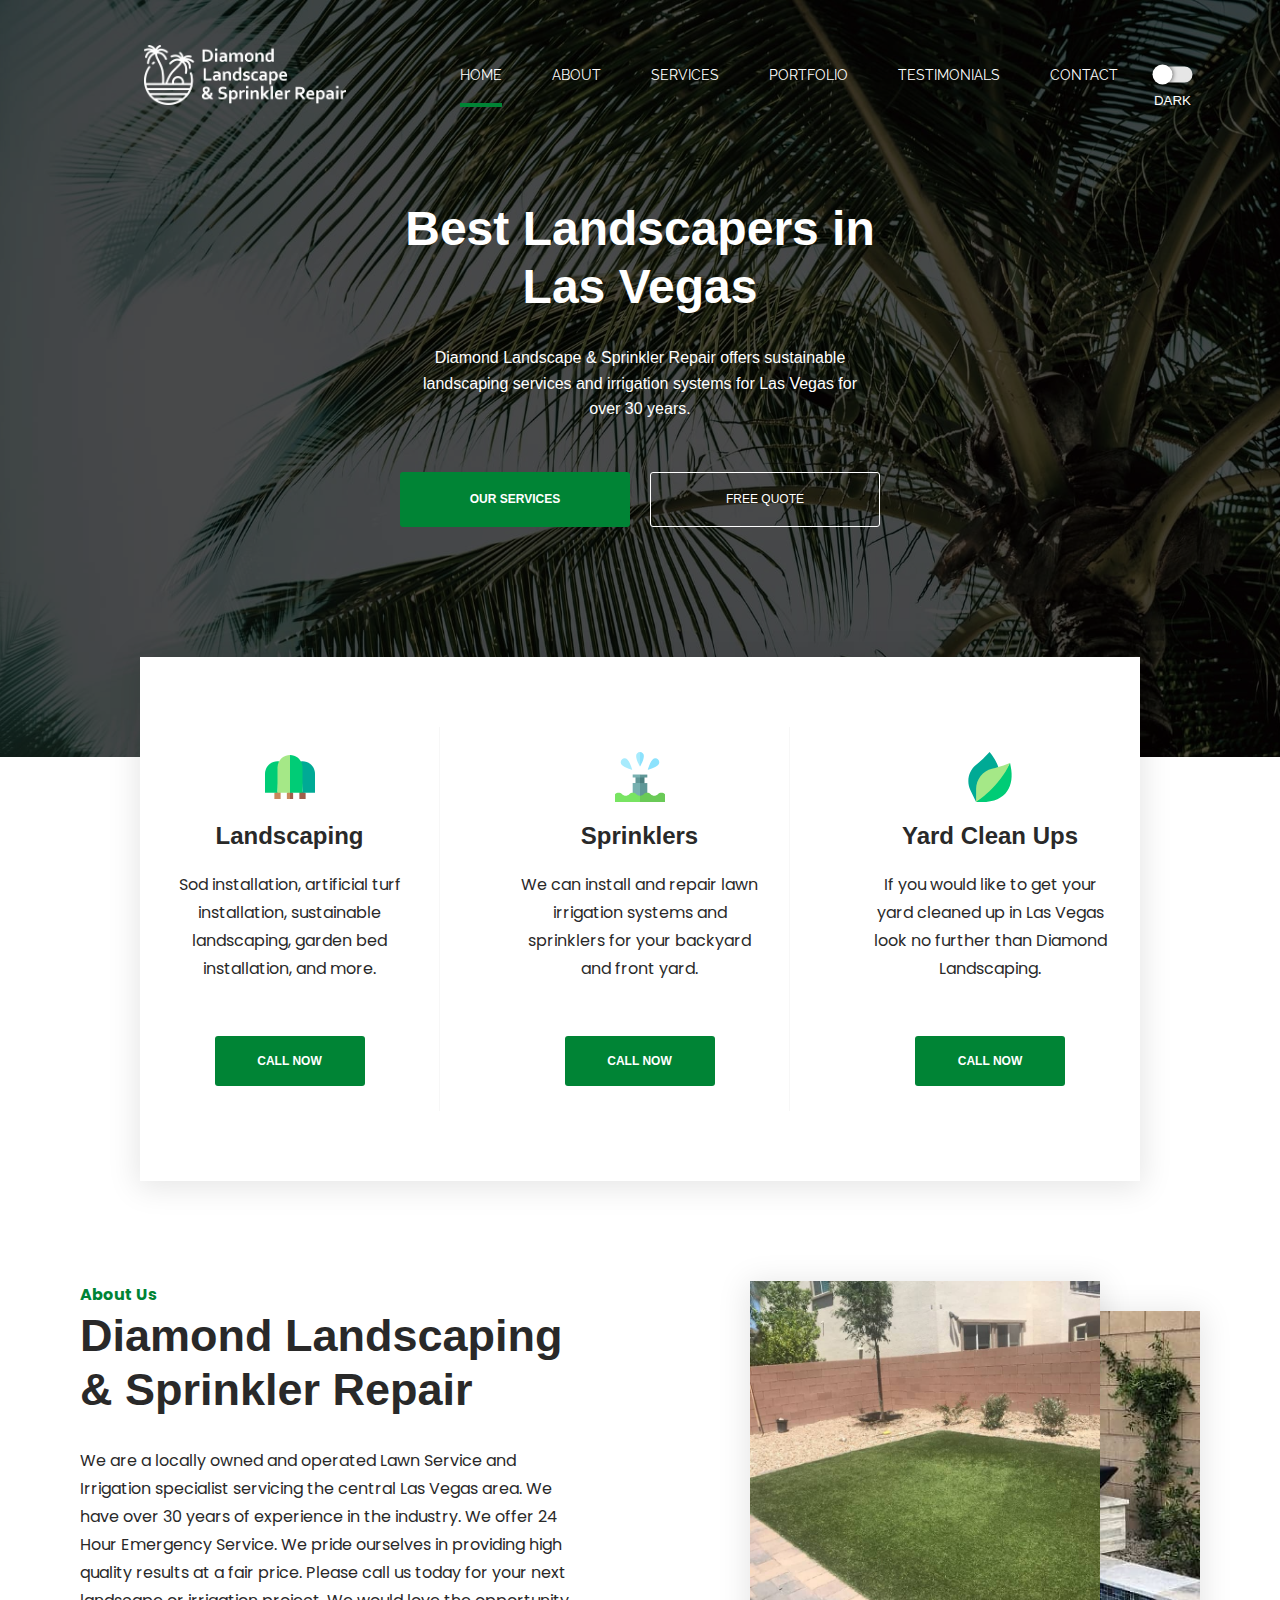
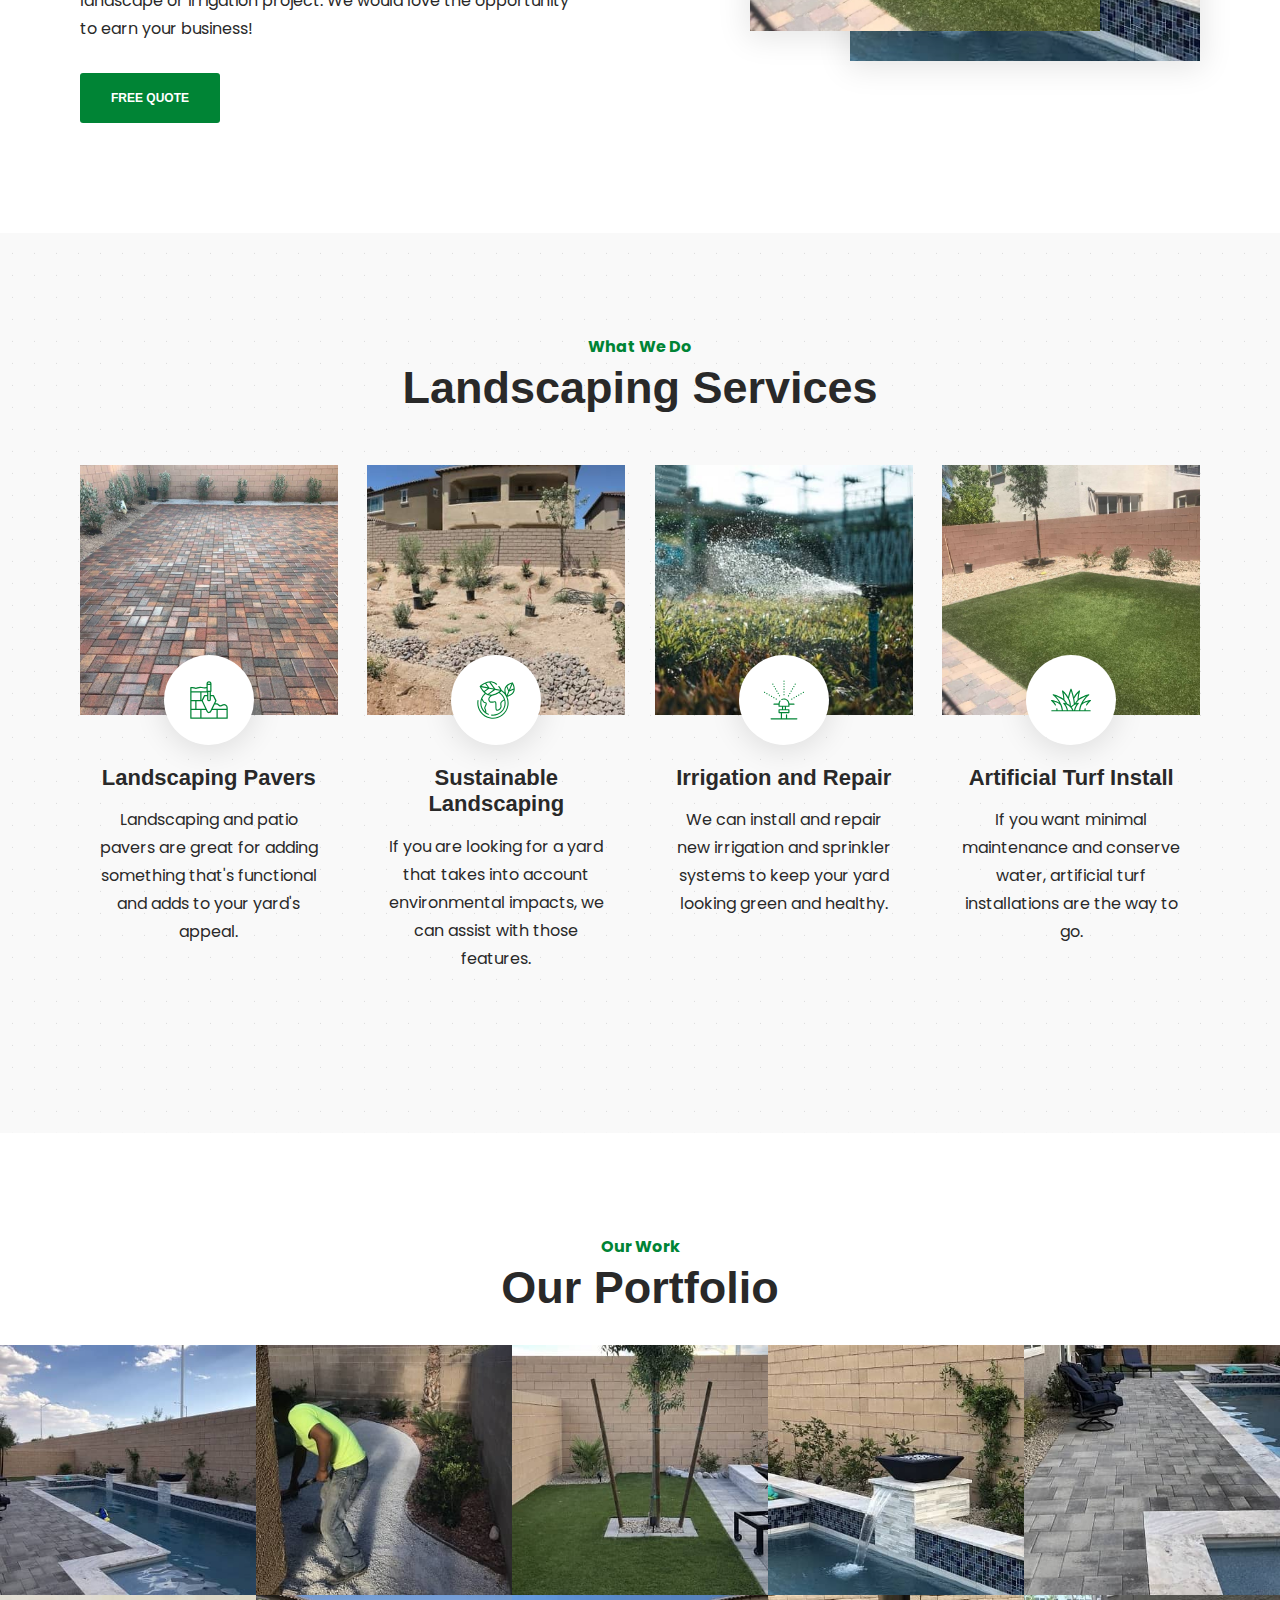
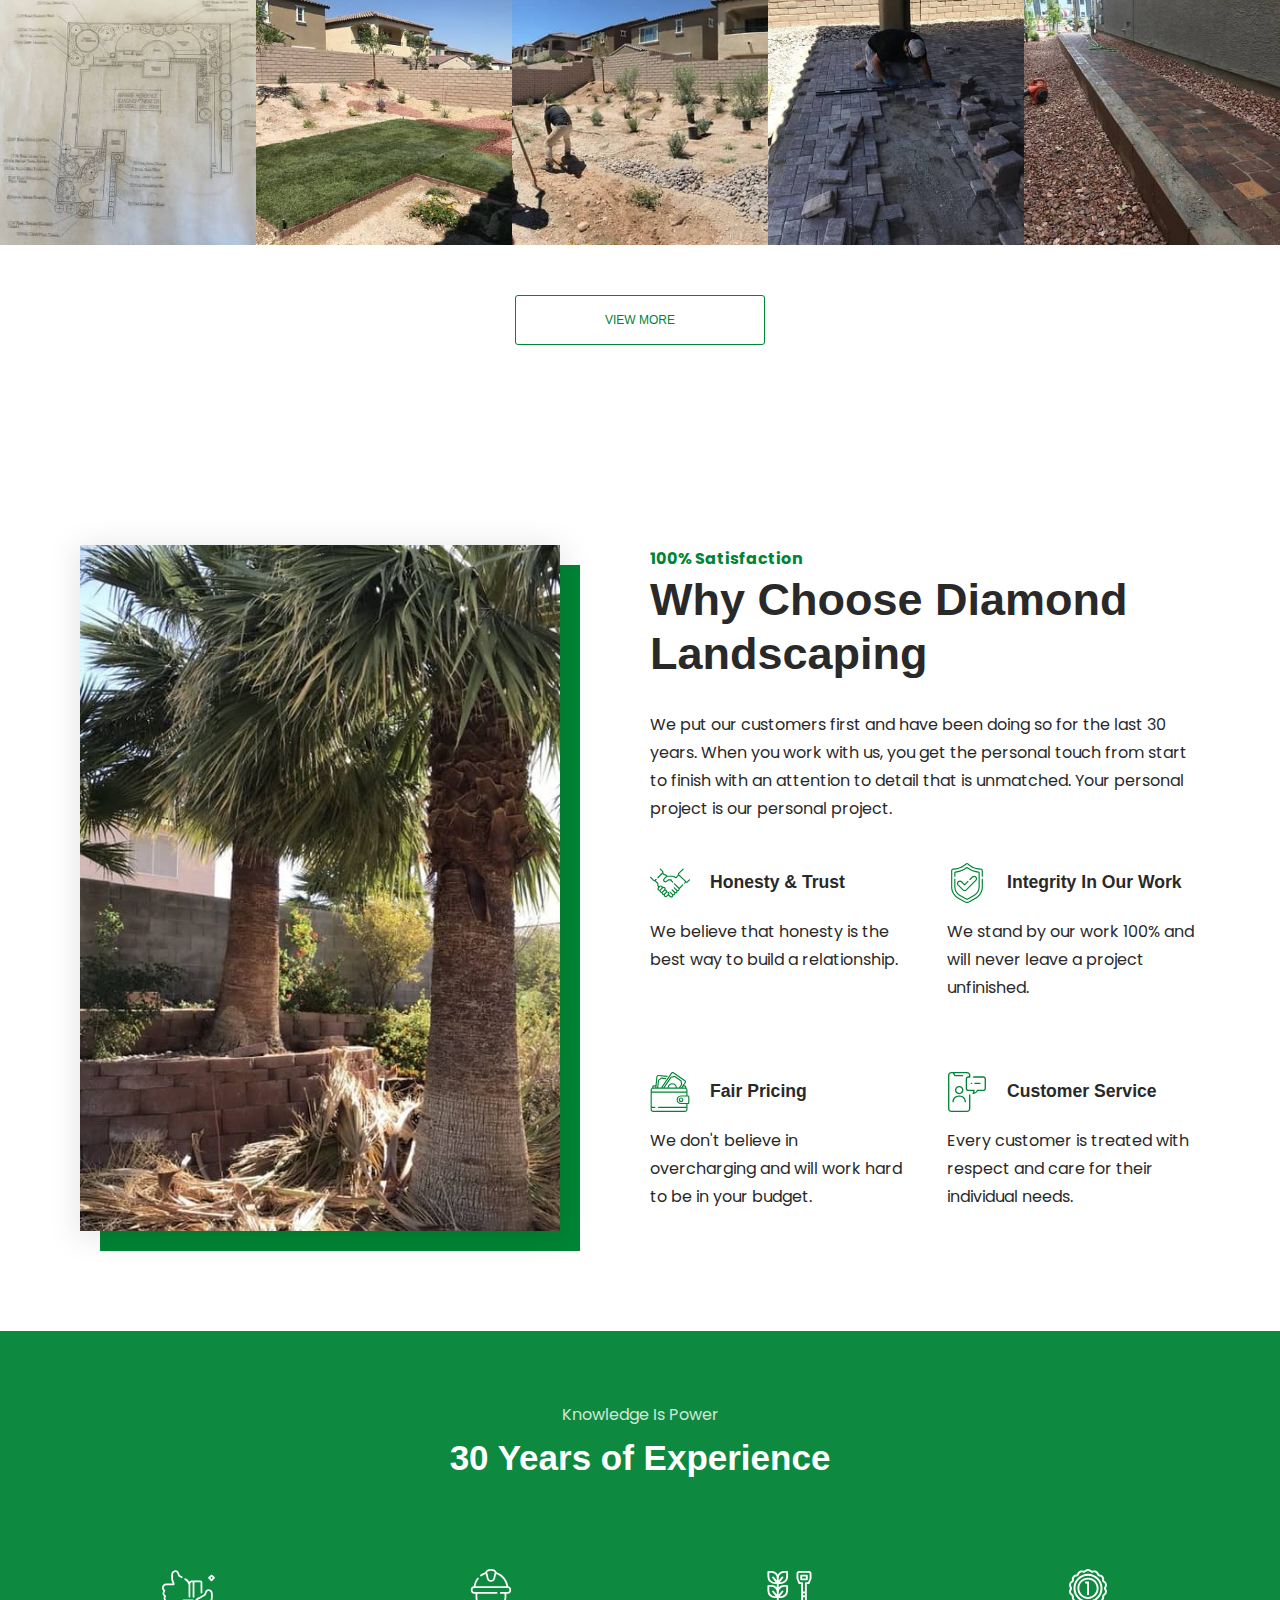
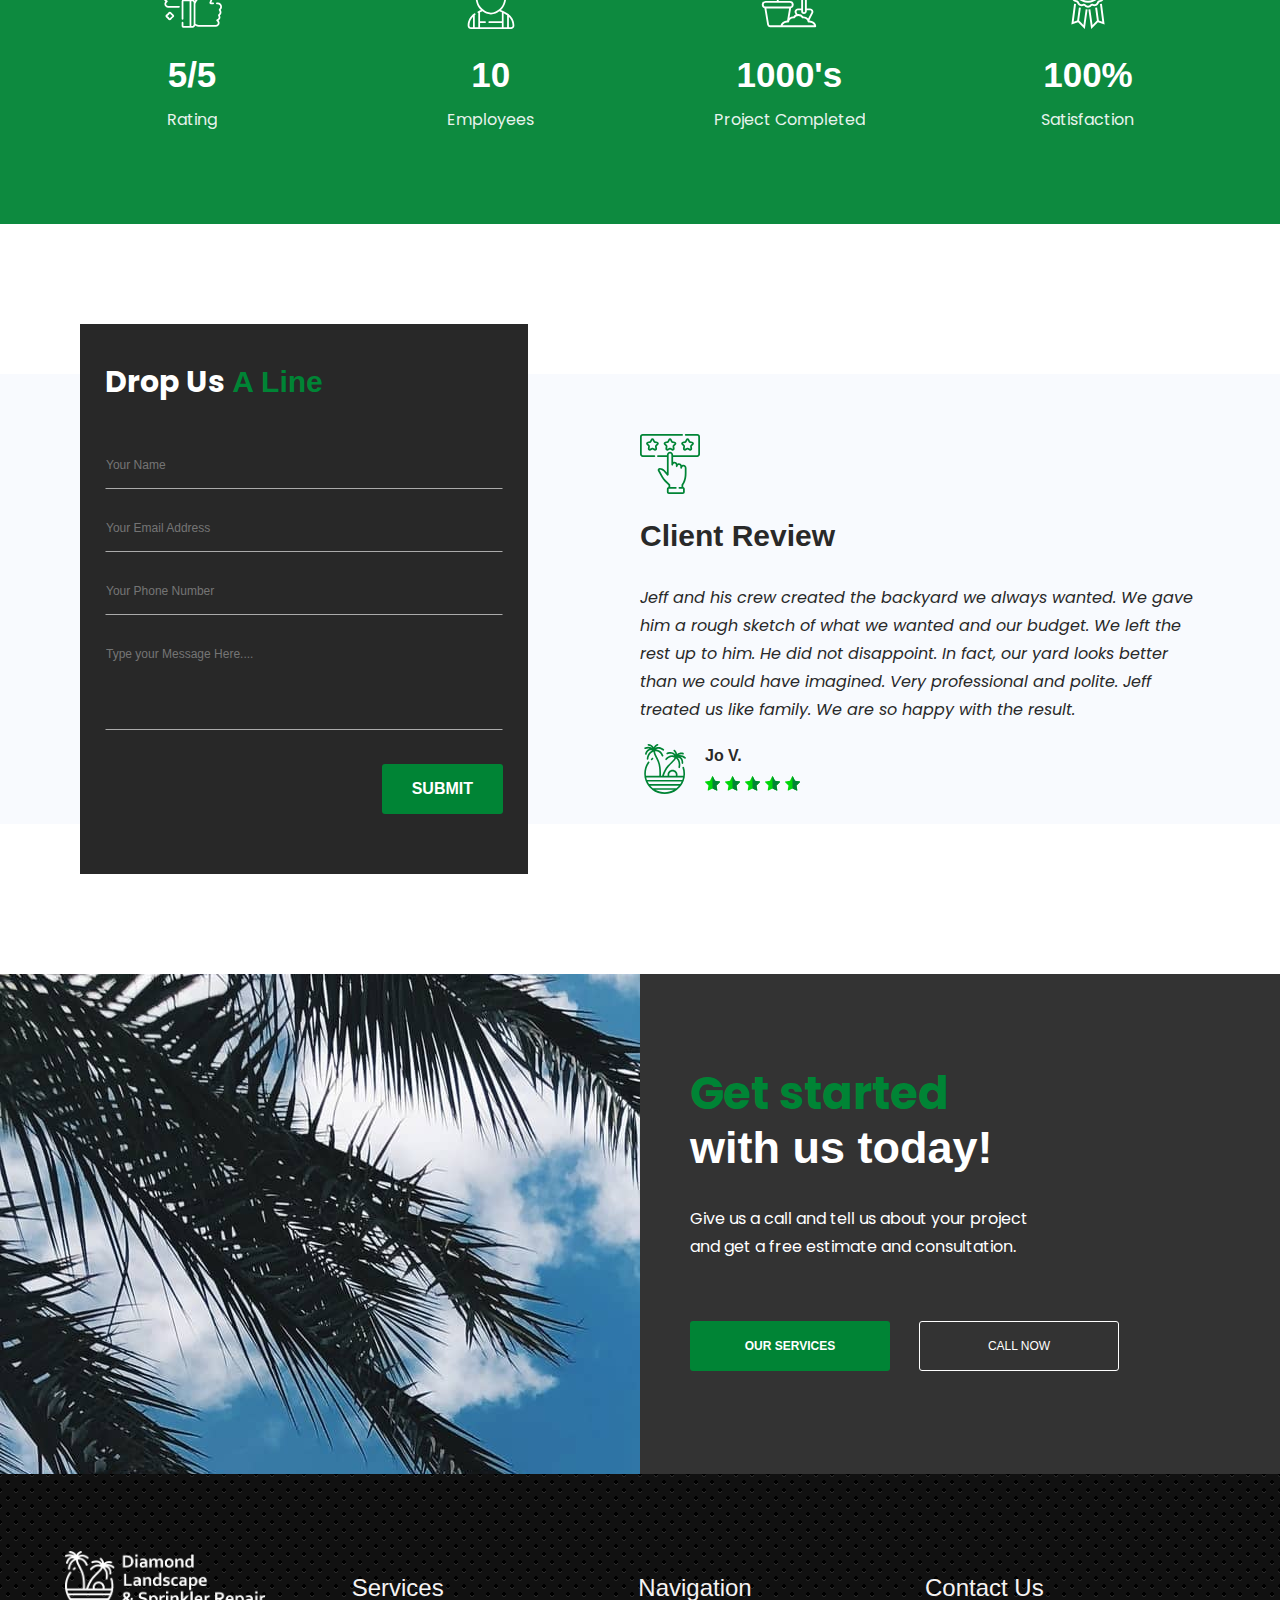
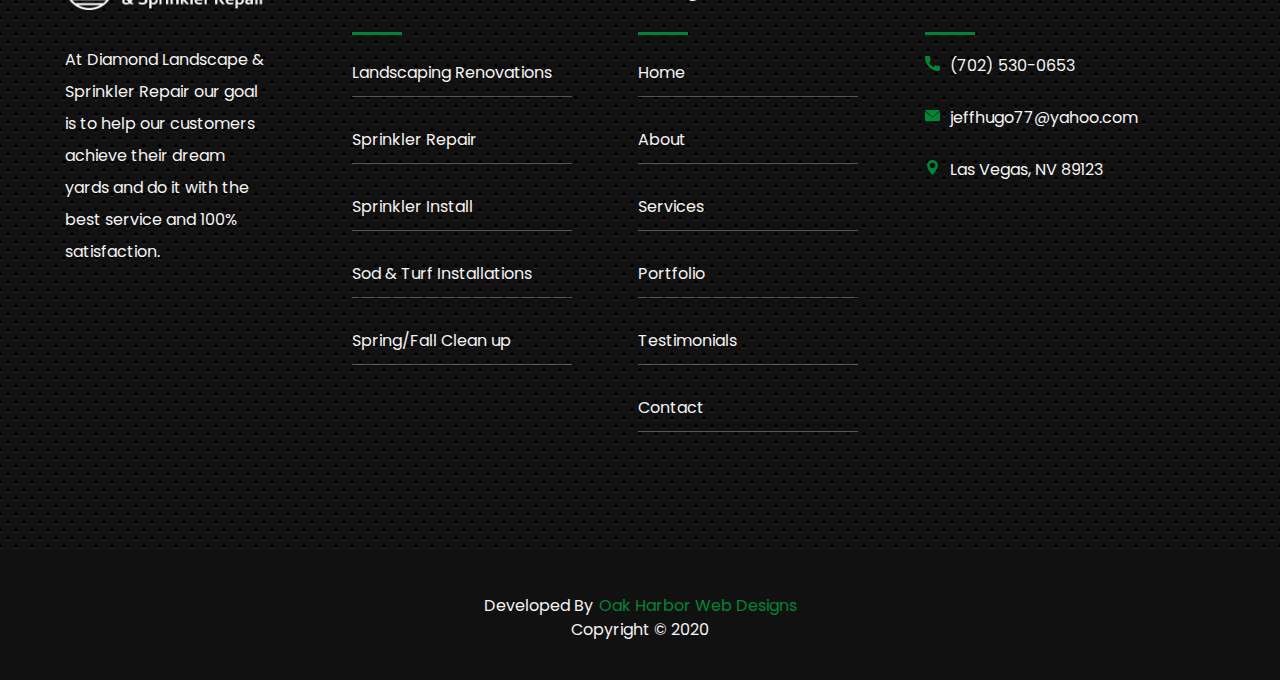
==== commit 5b6d0277: "typo" ====
--- a/index.html
+++ b/index.html
@@ -12,7 +12,6 @@
         gtag('config', 'UA-137702322-31');
     </script>
 
-
     <meta charset="UTF-8">
     <meta name="viewport" content="width=device-width, initial-scale=1.0">
 
@@ -23,7 +22,7 @@
 
     <!--Social Media Display-->
     <meta property="og:title" content="Landscaping & Irrigation Services | Diamond Landscape & Sprinkler Repair"/>
-    <meta property="og:description" content="Diamond Landscape & Sprinkler Repair offers sustainable landscaping services and irrigations systems for Las Veags for over 30 years."/>
+    <meta property="og:description" content="Diamond Landscape & Sprinkler Repair offers sustainable landscaping services and irrigations systems for Las Vegas for over 30 years."/>
     <meta property="og:type" content="website" />
     <meta property="og:url" content="https://www.diamondlandscapelv.com/"/>
     <meta property="og:image" content="https://i.imgur.com/OPUmkLg.jpg"/>
@@ -111,7 +110,7 @@
                 <div class="heroText">
                     <h1 id="home-h">Best Landscapers in Las Vegas</h1>
     
-                    <h2 id="home-p">Diamond Landscape & Sprinkler Repair offers sustainable landscaping services and irrigations systems for Las Veags for over 30 years.</h2>
+                    <h2 id="home-p">Diamond Landscape & Sprinkler Repair offers sustainable landscaping services and irrigation systems for Las Vegas for over 30 years.</h2>
     
                     <button class="button-solid" onclick="location.href='/index.html#services'" type="button">
                         OUR SERVICES
@@ -260,28 +259,28 @@
                     <div class="why-us-items">
                         <div class="why-item">
                             <div class="top">
-                                <img aria-hidden="true" aria-hidden="true" src="/images/trust.svg" alt="">
+                                <img aria-hidden="true" src="/images/trust.svg" alt="">
                                 <h3>Honesty & Trust</h3>
                             </div>
                             <p>We believe that honesty is the best way to build a relationship.</p>
                         </div>
                         <div class="why-item">
                             <div class="top">
-                                <img aria-hidden="true" aria-hidden="true" src="/images/integrity.svg" alt="">
+                                <img aria-hidden="true" src="/images/integrity.svg" alt="">
                                 <h3>Integrity In Our Work</h3>
                             </div>
                             <p>We stand by our work 100% and will never leave a project unfinished.</p>
                         </div>
                         <div class="why-item">
                             <div class="top">
-                                <img aria-hidden="true" aria-hidden="true" src="/images/price.svg" alt="">
+                                <img aria-hidden="true" src="/images/price.svg" alt="">
                                 <h3>Fair Pricing</h3>
                             </div>
                             <p>We don't believe in overcharging and will work hard to be in your budget.</p>
                         </div>
                         <div class="why-item">
                             <div class="top">
-                                <img aria-hidden="true" aria-hidden="true" src="/images/customer-service.svg" alt="">
+                                <img aria-hidden="true" src="/images/customer-service.svg" alt="">
                                 <h3>Customer Service</h3>
                             </div>
                             <p>Every customer is treated with respect and care for their individual needs.</p>
--- a/css/dark.css
+++ b/css/dark.css
@@ -252,6 +252,10 @@
 <---           Review           -->
 <--- -------------------------- -*/
 
+#experience h3.dark-mode {
+    color: #fff !important;
+}
+
 .reviewer-info h4.dark-mode {
     color: #fff;
 }
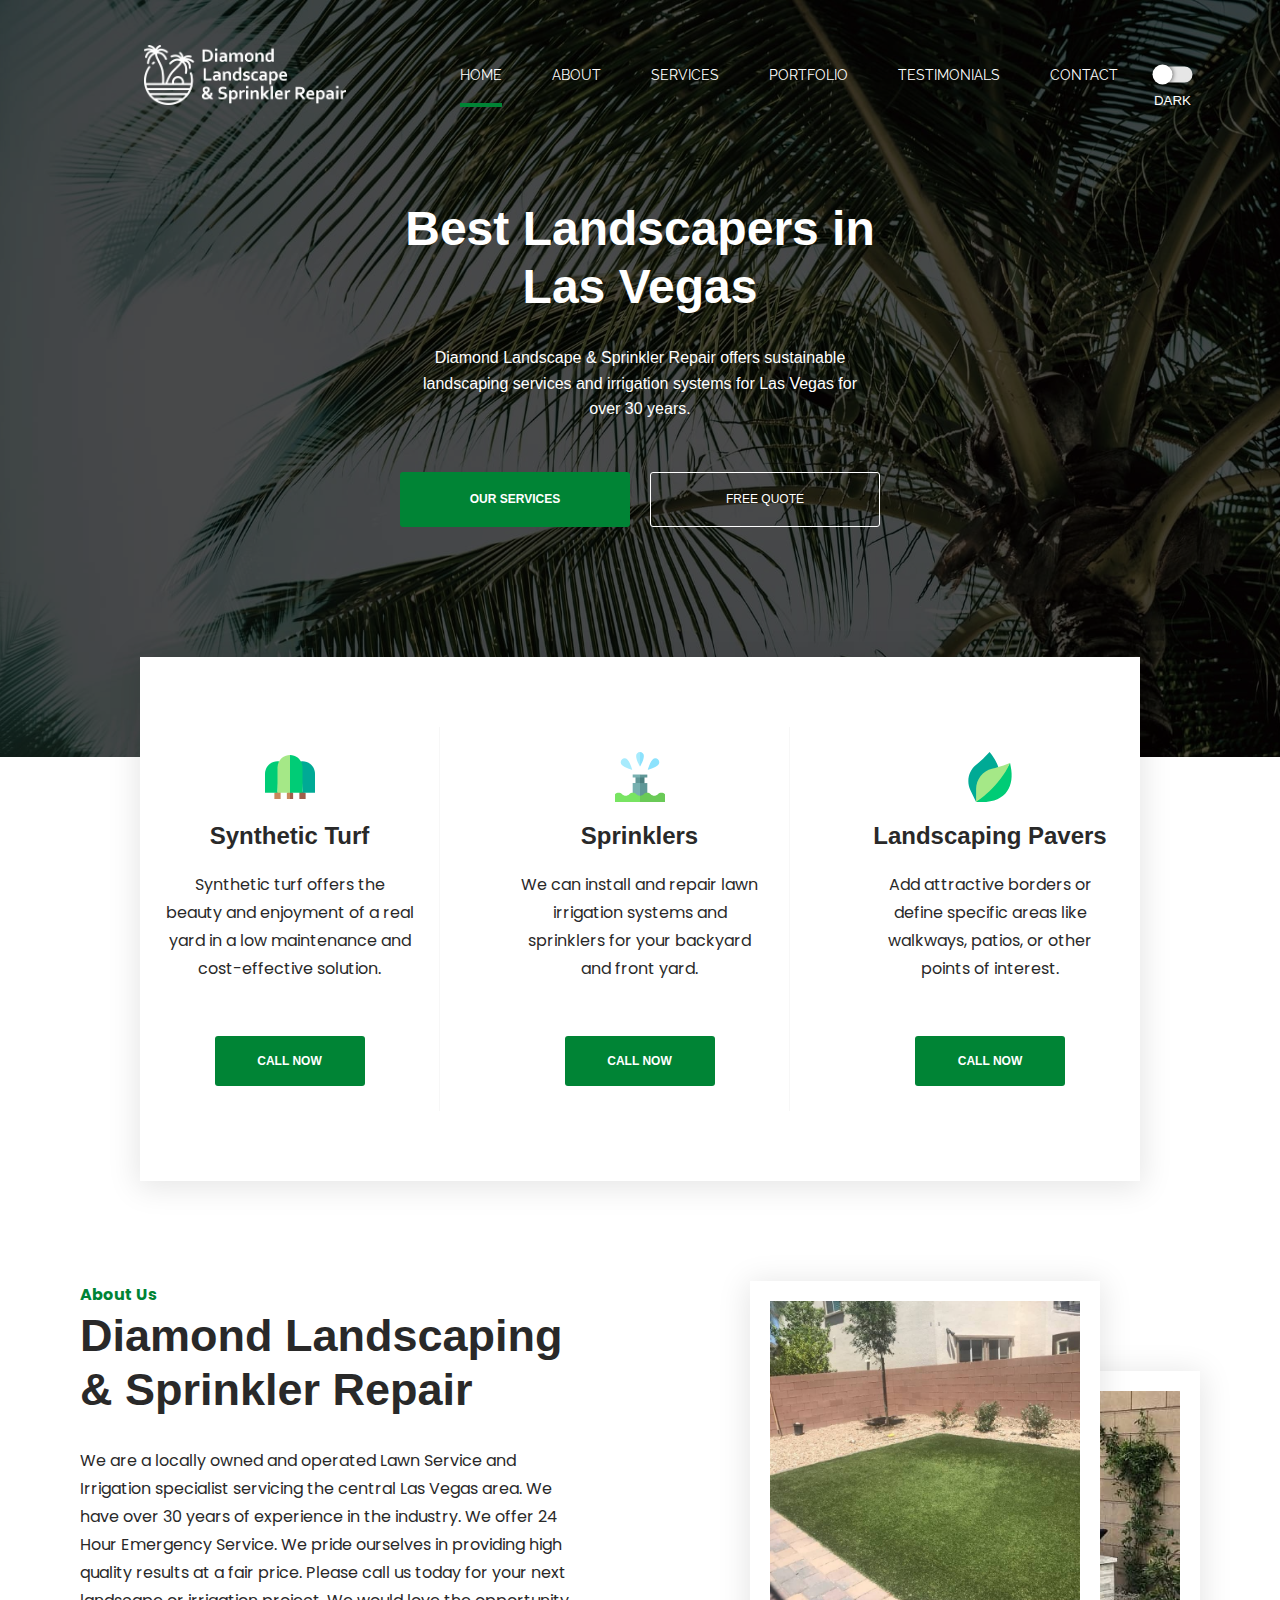
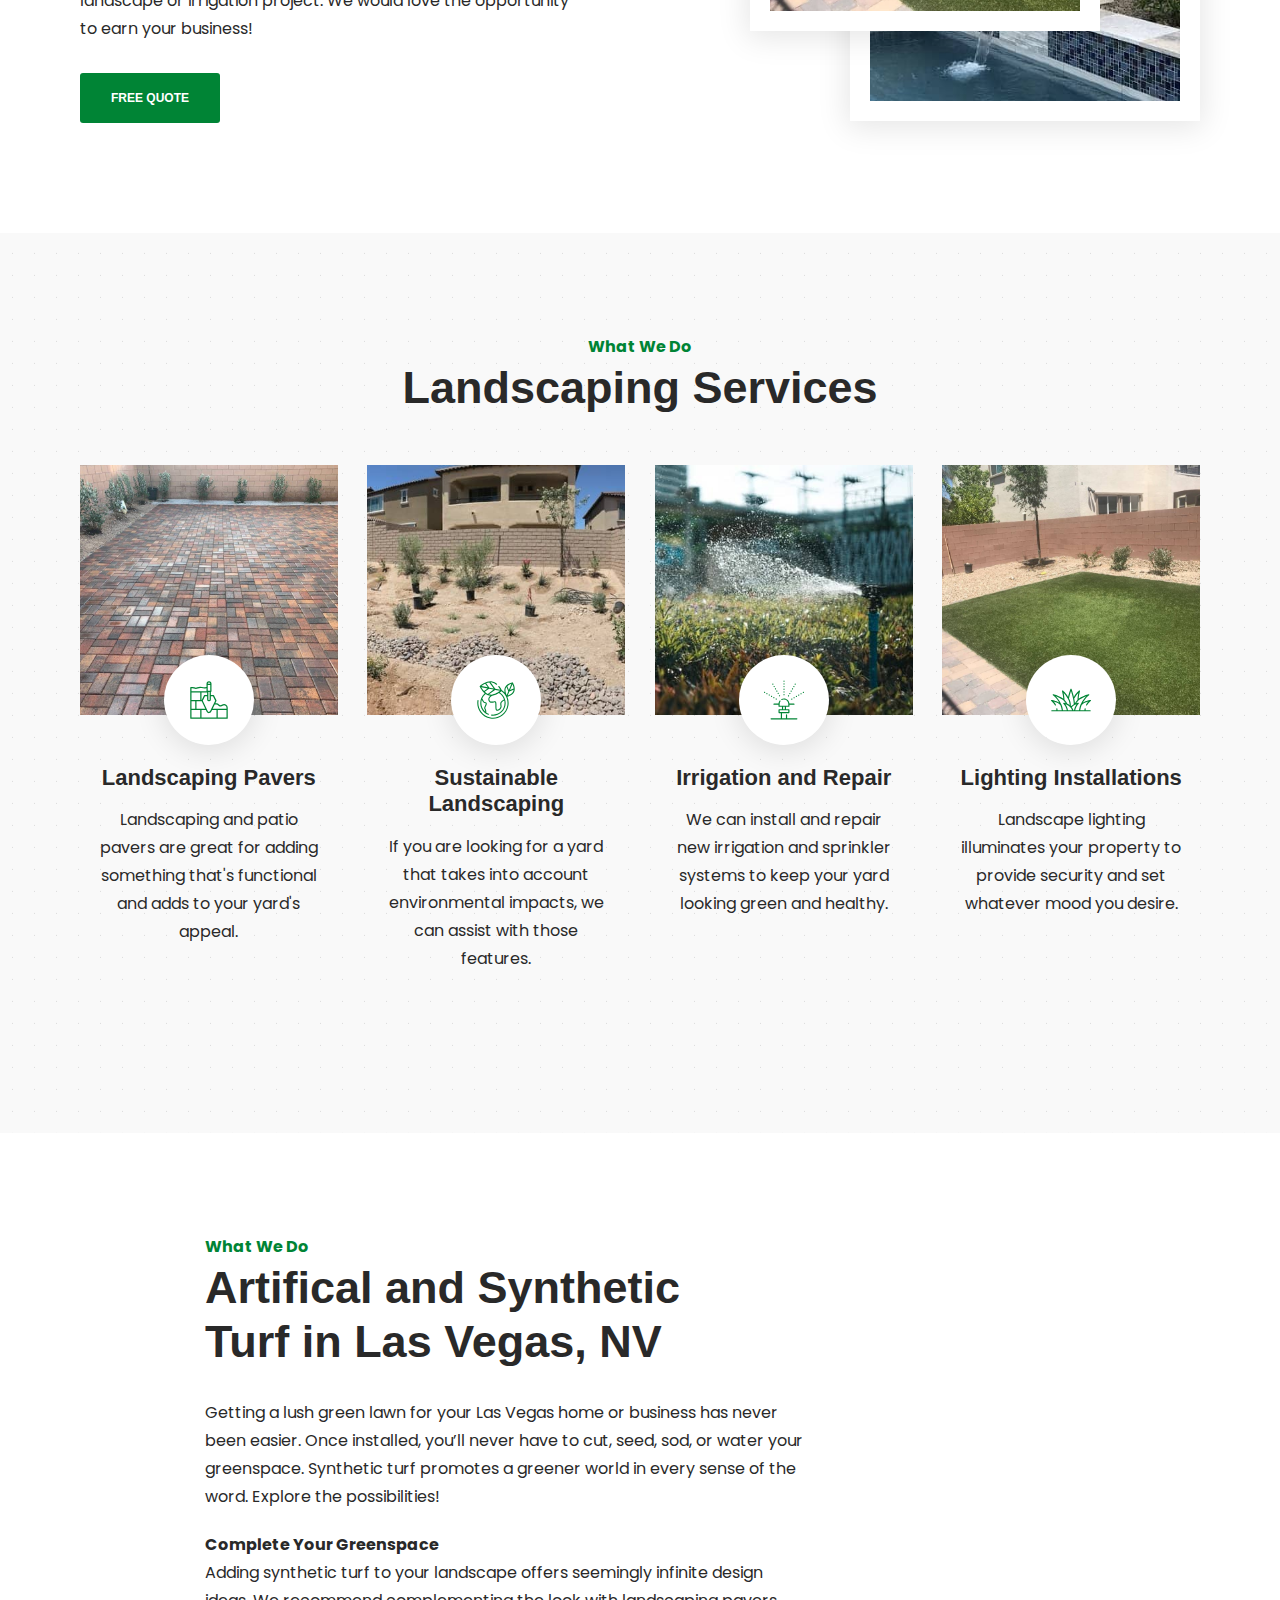
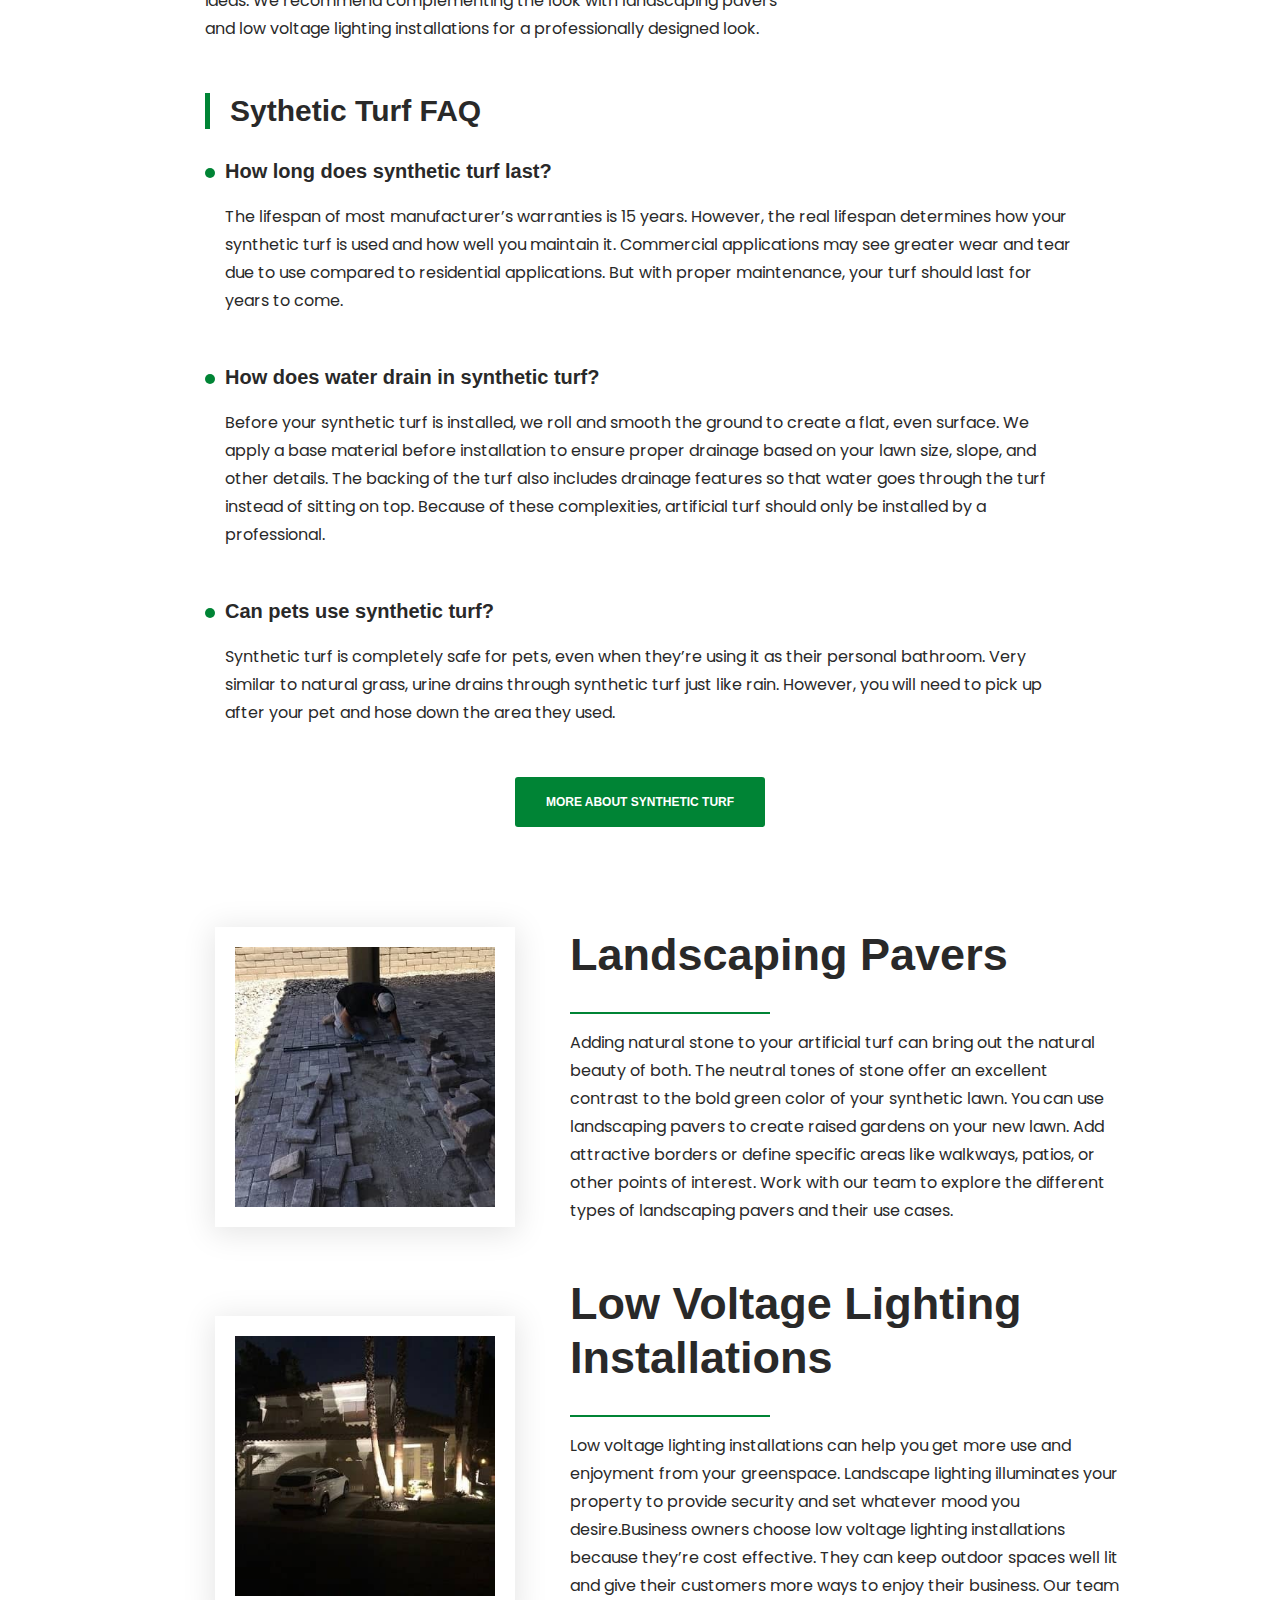
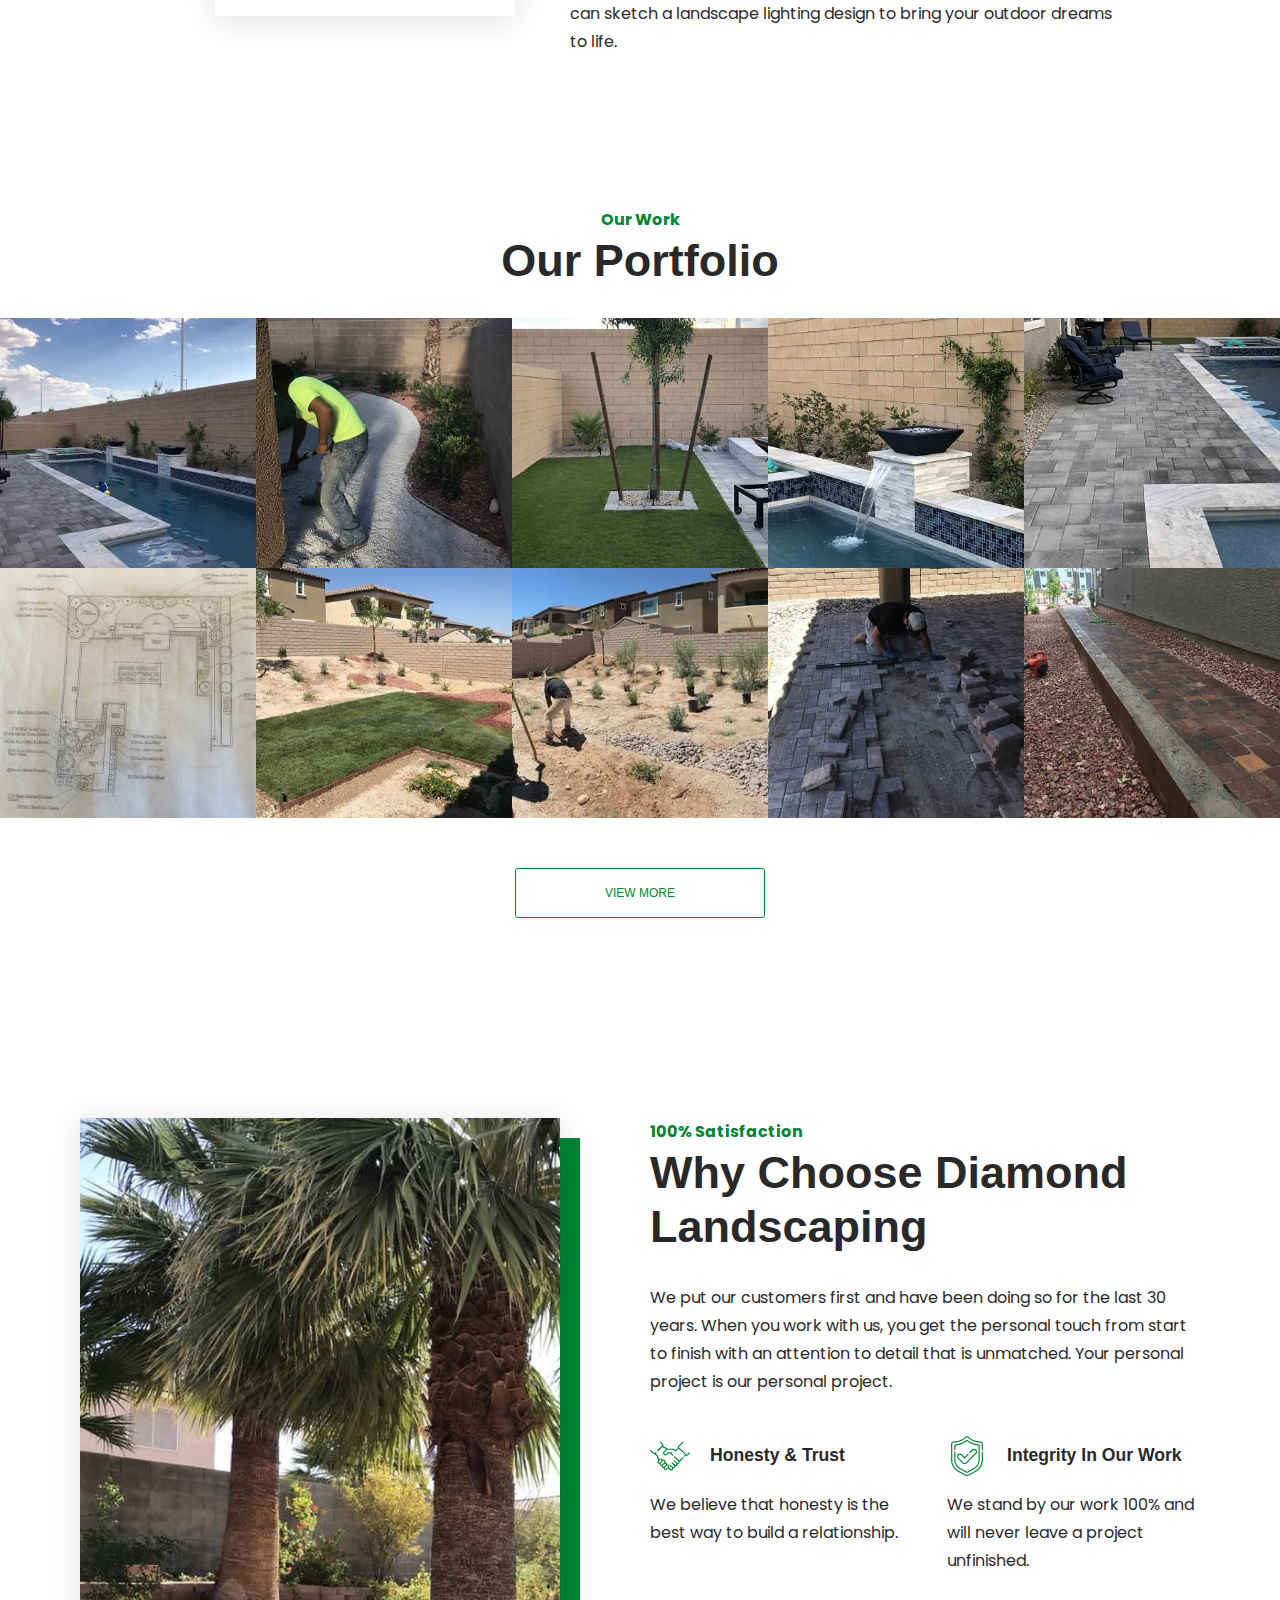
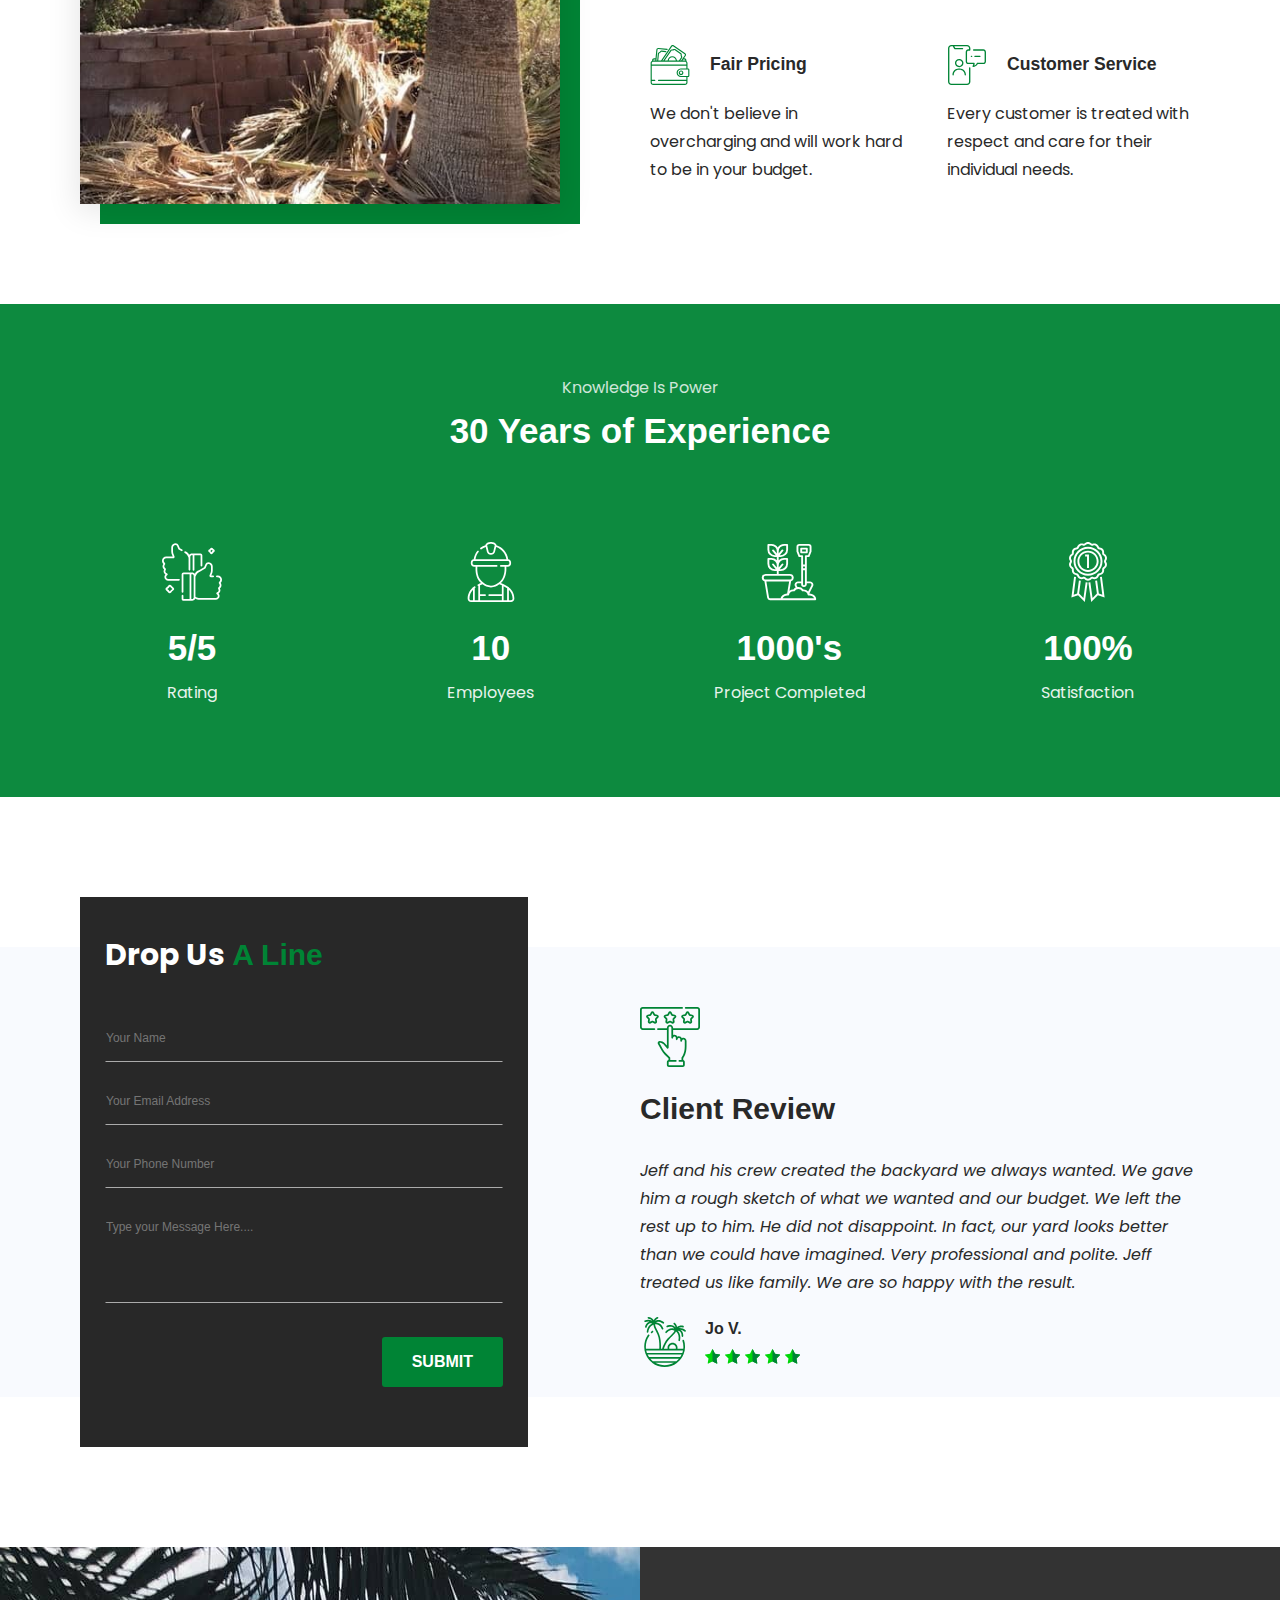
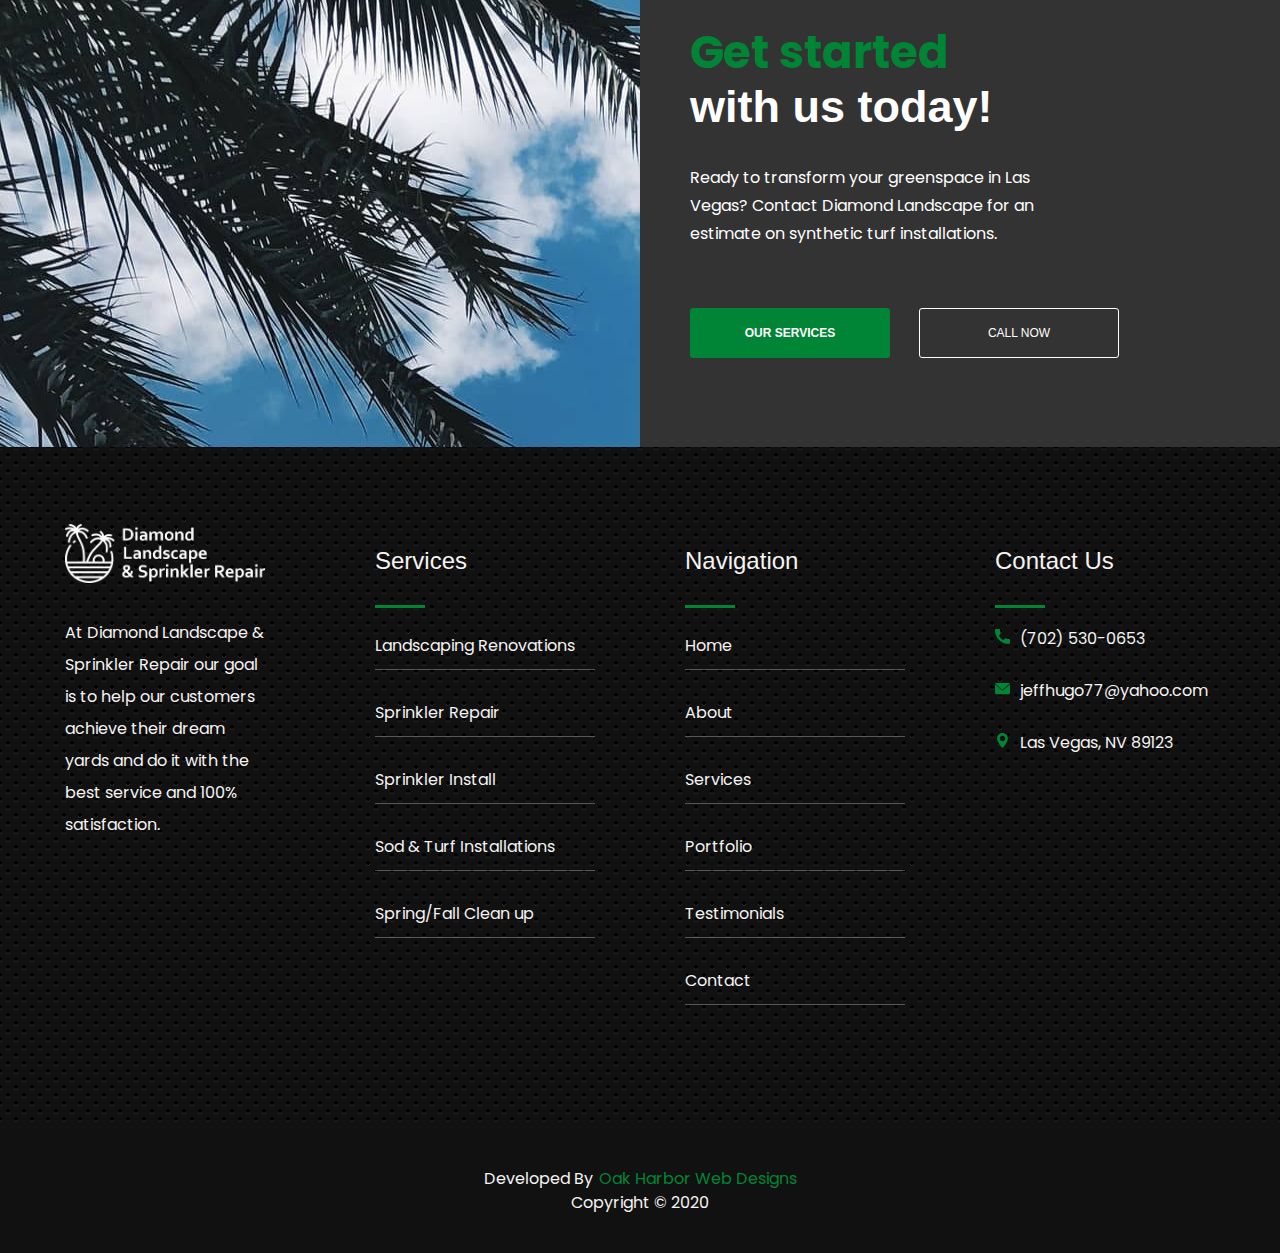
==== commit 4361dc7d: "added artifical turf content" ====
--- a/index.html
+++ b/index.html
@@ -131,8 +131,8 @@
                 <div class="top-card">
                     <div class="card-item">
                         <img aria-hidden="true" src="/images/landscaping.svg" alt="">
-                        <h2>Landscaping</h2>
-                        <p>Sod installation, artificial turf installation, sustainable landscaping, garden bed installation, and more.</p>
+                        <h2>Synthetic Turf</h2>
+                        <p>Synthetic turf offers the beauty and enjoyment of a real yard in a low maintenance and cost-effective solution.</p>
                         <button class="button-solid" onclick="location.href='/html/contact.html'" type="button">
                             Call Now
                         </button>
@@ -147,8 +147,8 @@
                     </div>
                     <div class="card-item">
                         <img aria-hidden="true" src="/images/leaf.svg" alt="">
-                        <h2>Yard Clean Ups</h2>
-                        <p>If you would like to get your yard cleaned up in Las Vegas look no further than Diamond Landscaping.</p>
+                        <h2>Landscaping Pavers</h2>
+                        <p>Add attractive borders or define specific areas like walkways, patios, or other points of interest.</p>
                         <button class="button-solid" onclick="location.href='/html/contact.html'" type="button">
                             Call Now
                         </button>
@@ -210,9 +210,75 @@
                         <div aria-hidden="true" class="service-image"></div>
                         <div class="service-content">
                             <div aria-hidden="true" class="svg-circle"><img src="/images/turf.svg" alt=""></div>
-                            <h3>Artificial Turf Install</h3>
-                            <p>If you want minimal maintenance and conserve water, artificial turf installations are the way to go.</p>
-                        </div>
+                            <h3>Lighting Installations</h3>
+                            <p>Landscape lighting illuminates your property to provide security and set whatever mood you desire.</p>
+                        </div>
+                    </div>
+                </div>
+            </div>
+        </section>
+
+        <!-- ============================================ -->
+        <!--               Services Content               -->
+        <!-- ============================================ -->
+        
+        <section id="services-content" class="section">
+            <div class="container">
+                <div class="content-wrapper">
+                    <span class="span">What We Do</span>
+                    <h2>Artifical and Synthetic Turf in Las Vegas, NV</h2>
+                    <p>
+                        Getting a lush green lawn for your Las Vegas home or business has never been easier. Once installed, you’ll never have to cut, seed, sod, or water your greenspace. Synthetic turf promotes a greener world in every sense of the word. Explore the possibilities!
+                    </p>
+                    <span class="green">Complete Your Greenspace</span>
+                    <p>
+                        Adding synthetic turf to your landscape offers seemingly infinite design ideas. We recommend complementing the look with landscaping pavers and low voltage lighting installations for a professionally designed look.
+                    </p>
+                </div>
+                <h3>Sythetic Turf FAQ</h3>
+                <h4>How long does synthetic turf last?</h4>
+                <p class="break">
+                    The lifespan of most manufacturer’s warranties is 15 years. However, the real lifespan determines how your synthetic turf is used and how well you maintain it. Commercial applications may see greater wear and tear due to use compared to residential applications. But with proper maintenance, your turf should last for years to come.
+                </p>
+                <h4>How does water drain in synthetic turf?</h4>
+                <p class="break">
+                    Before your synthetic turf is installed, we roll and smooth the ground to create a flat, even surface. We apply a base material before installation to ensure proper drainage based on your lawn size, slope, and other details. The backing of the turf also includes drainage features so that water goes through the turf instead of sitting on top. Because of these complexities, artificial turf should only be installed by a professional.
+                </p>
+                <h4>Can pets use synthetic turf?</h4>
+                <p class="break">
+                    Synthetic turf is completely safe for pets, even when they’re using it as their personal bathroom. Very similar to natural grass, urine drains through synthetic turf just like rain. However, you will need to pick up after your pet and hose down the area they used.
+                </p>
+            </div>
+            <button class="button-solid" onclick="location.href='/html/contact.html'" type="button">
+                More About Synthetic Turf
+            </button>
+        </section>
+
+        <!-- ============================================ -->
+        <!--              Additional Content              -->
+        <!-- ============================================ -->
+        
+        <section id="services-content" class="section additional">
+            <div class="container">
+                <div class="content-item">
+                    <img src="/images/image-9-crop.jpg" alt="">
+                    <div class="wrapper">
+                        <h2>Landscaping Pavers</h2>
+                        <div aria-hidden="true" class="section-line"></div>
+                        <p>
+                            Adding natural stone to your artificial turf can bring out the natural beauty of both. The neutral tones of stone offer an excellent contrast to the bold green color of your synthetic lawn. You can use landscaping pavers to create raised gardens on your new lawn. Add attractive borders or define specific areas like walkways, patios, or other points of interest. Work with our team to explore the different types of landscaping pavers and their use cases.
+                        </p>
+                    </div>
+                </div>
+
+                <div class="content-item">
+                    <img src="/images/image-12-crop.jpg" alt="">
+                    <div class="wrapper">
+                        <h2>Low Voltage Lighting Installations</h2>
+                        <div aria-hidden="true" class="section-line"></div>
+                        <p>
+                            Low voltage lighting installations can help you get more use and enjoyment from your greenspace. Landscape lighting illuminates your property to provide security and set whatever mood you desire.Business owners choose low voltage lighting installations because they’re cost effective. They can keep outdoor spaces well lit and give their customers more ways to enjoy their business. Our team can sketch a landscape lighting design to bring your outdoor dreams to life.
+                        </p>
                     </div>
                 </div>
             </div>
@@ -370,7 +436,7 @@
             <div aria-hidden="true" class="get-left"></div>
             <div class="get-right container">
                 <h2><span>Get started</span> with us today!</h2>
-                <p>Give us a call and tell us about your project and get a free estimate and consultation.</p>
+                <p>Ready to transform your greenspace in Las Vegas? Contact Diamond Landscape for an estimate on synthetic turf installations.</p>
                 <button class="button-solid" onclick="location.href='/index.html#services'" type="button">
                     OUR SERVICES
                 </button>
--- a/css/core-styles.css
+++ b/css/core-styles.css
@@ -806,7 +806,7 @@
     }
     
     .item-1 {
-        width: 290px;
+        width: 220px;
     }
 
 	.branding {
--- a/css/style.css
+++ b/css/style.css
@@ -255,6 +255,77 @@
 }
 
 /*-- -------------------------- -->
+<---      Services Content      -->
+<--- -------------------------- -*/
+
+#serivces-content .section {
+    padding-bottom: 0 !important;
+}
+
+#services-content h3 {
+    font-size: 30px;
+    margin-top: 50px;
+    padding-left: 20px;
+    border-left: 5px solid var(--primary);
+}
+
+.green {
+    font-weight: bold;
+}
+
+#services-content h4 {
+    margin-bottom: 20px;
+    font-size: 20px;
+    padding-left: 20px;
+    position: relative;
+}
+
+#services-content h4:before {
+    content: '';
+    position: absolute;
+    display: inline-block;
+    top: 9px;
+    left: 0px;
+    height: 10px;
+    width: 10px;
+    background: var(--primary);
+    vertical-align: middle;
+    border-radius: 50%;
+}
+
+#services-content .break {
+    margin-bottom: 50px;
+    padding-left: 20px;
+}
+
+#services-content button {
+    display: block;
+    margin: auto;
+}
+
+.content-item {
+    margin-bottom: 70px;
+}
+
+.content-item img {
+    display: block;
+    margin: auto;
+    width: 100%;
+    margin-bottom: 40px;
+    border: 20px solid #fff;
+    box-shadow: 0px 4px 29px 3px rgb(0 0 0 / 10%);
+}
+
+.content-item h2 {
+    font-size: 30px;
+    margin-bottom: 15px;
+    padding-left: 20px;
+    border-left: 5px solid var(--primary);
+}
+
+
+
+/*-- -------------------------- -->
 <---          Portfolio         -->
 <--- -------------------------- -*/
 
@@ -837,6 +908,45 @@
 
 }
 
+@media screen and (min-width: 768px) {
+
+    #services-content {
+        padding-bottom: 0 !important;
+    }
+
+    #services-content .content-wrapper {
+        width: 600px;
+    }
+
+    #services-content .content-wrapper h2 {
+        width: 400px;
+    }
+
+    .content-item img {
+        width: 400px;
+    }
+
+    .additional .content-item h2 {
+        font-size: 45px;
+        margin-bottom: 30px;
+    }
+
+    .section-line {
+        width: 200px;
+        height: 2px;
+        background: var(--primary);
+        margin: 15px auto;
+    }
+
+    .content-item h2, .content-item p {
+        text-align: center;
+        width: 600px;
+        margin: auto;
+        border: none;
+    }
+
+}
+
 /* Step 2 */
 @media screen and (min-width: 768px) and (max-width: 991px) {
 
@@ -1007,7 +1117,7 @@
     <--- -------------------------- -*/
 
     #gallery h2 {
-        font-size: 36px;
+        font-size: 56px;
     }
 
     .gallery-topper {
@@ -1178,11 +1288,62 @@
 
 }
 
+@media screen and (min-width: 1024px) {
+
+    #services-content .content-wrapper h2 {
+        font-size: 45px;
+        width: 500px;
+    }
+
+    #services-content .container {
+        width: 900px;
+    }
+
+    .content-item {
+        display: flex;
+        flex-direction: row;
+        align-items: center;
+        justify-content: space-between;
+        max-width: 960px;
+        margin: auto;
+        margin-bottom: 50px;
+    }
+
+    .content-item .wrapper {
+        width: 550px;
+    }
+
+    .content-item img {
+        width: 300px;
+        margin: auto;
+    }
+
+    .additional .container {
+        width: 100% !important;
+    }
+
+    .content-item h2 {
+        text-align: left;
+        padding-left: 0;
+    }
+
+    .section-line {
+        margin-left: 0;
+    }
+
+    .content-item p {
+        text-align: left;
+        width: auto;
+    }
+}
+
 /* Step 3 */
 @media screen and (min-width: 992px) and (max-width: 1200px) {
 
     .container {
+        width: 100%;
         max-width: 1100px;
+        padding: 0 20px;
     }
 
     .section {
@@ -1313,9 +1474,8 @@
         position: absolute;
         width: auto;
         height: 350px;
-
+        border: 20px solid #fff;
         -webkit-box-shadow: 0px 4px 29px 3px rgba(0, 0, 0, 0.1);
-
                 box-shadow: 0px 4px 29px 3px rgba(0, 0, 0, 0.1);
     }
 
@@ -1402,7 +1562,7 @@
     }
 
     .why-us-left {
-        width: 420px;
+        width: 360px;
         -webkit-box-shadow: 0px 4px 29px 3px rgba(0, 0, 0, 0.1);
                 box-shadow: 0px 4px 29px 3px rgba(0, 0, 0, 0.1);
     }
@@ -1713,13 +1873,14 @@
         position: absolute;
         width: auto;
         height: 350px;
+        border: 20px solid #fff;
         -webkit-box-shadow: 0px 4px 29px 3px rgba(0, 0, 0, 0.1);
                 box-shadow: 0px 4px 29px 3px rgba(0, 0, 0, 0.1);
     }
 
     .image-group img:first-child {
         right: 0;
-        top: -70px;
+        top: -10px;
     }
 
     .image-group img:last-child {
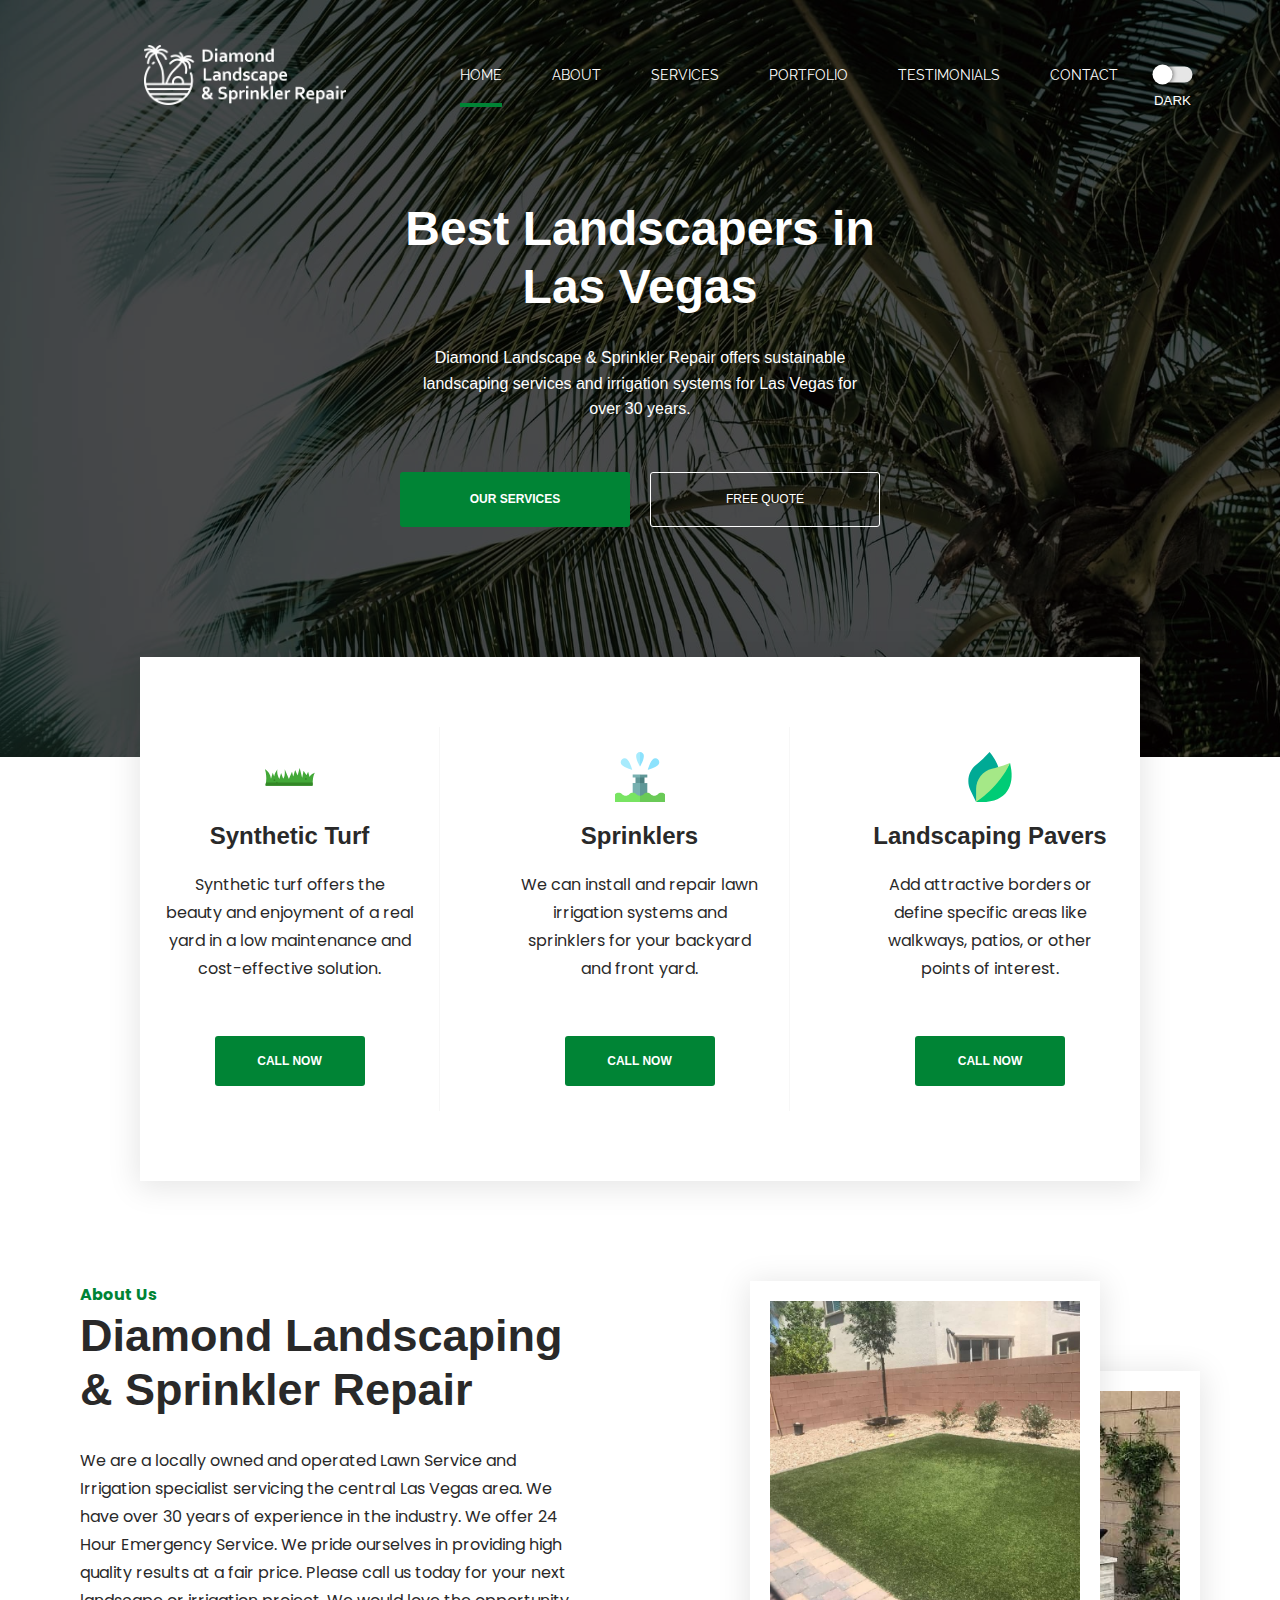
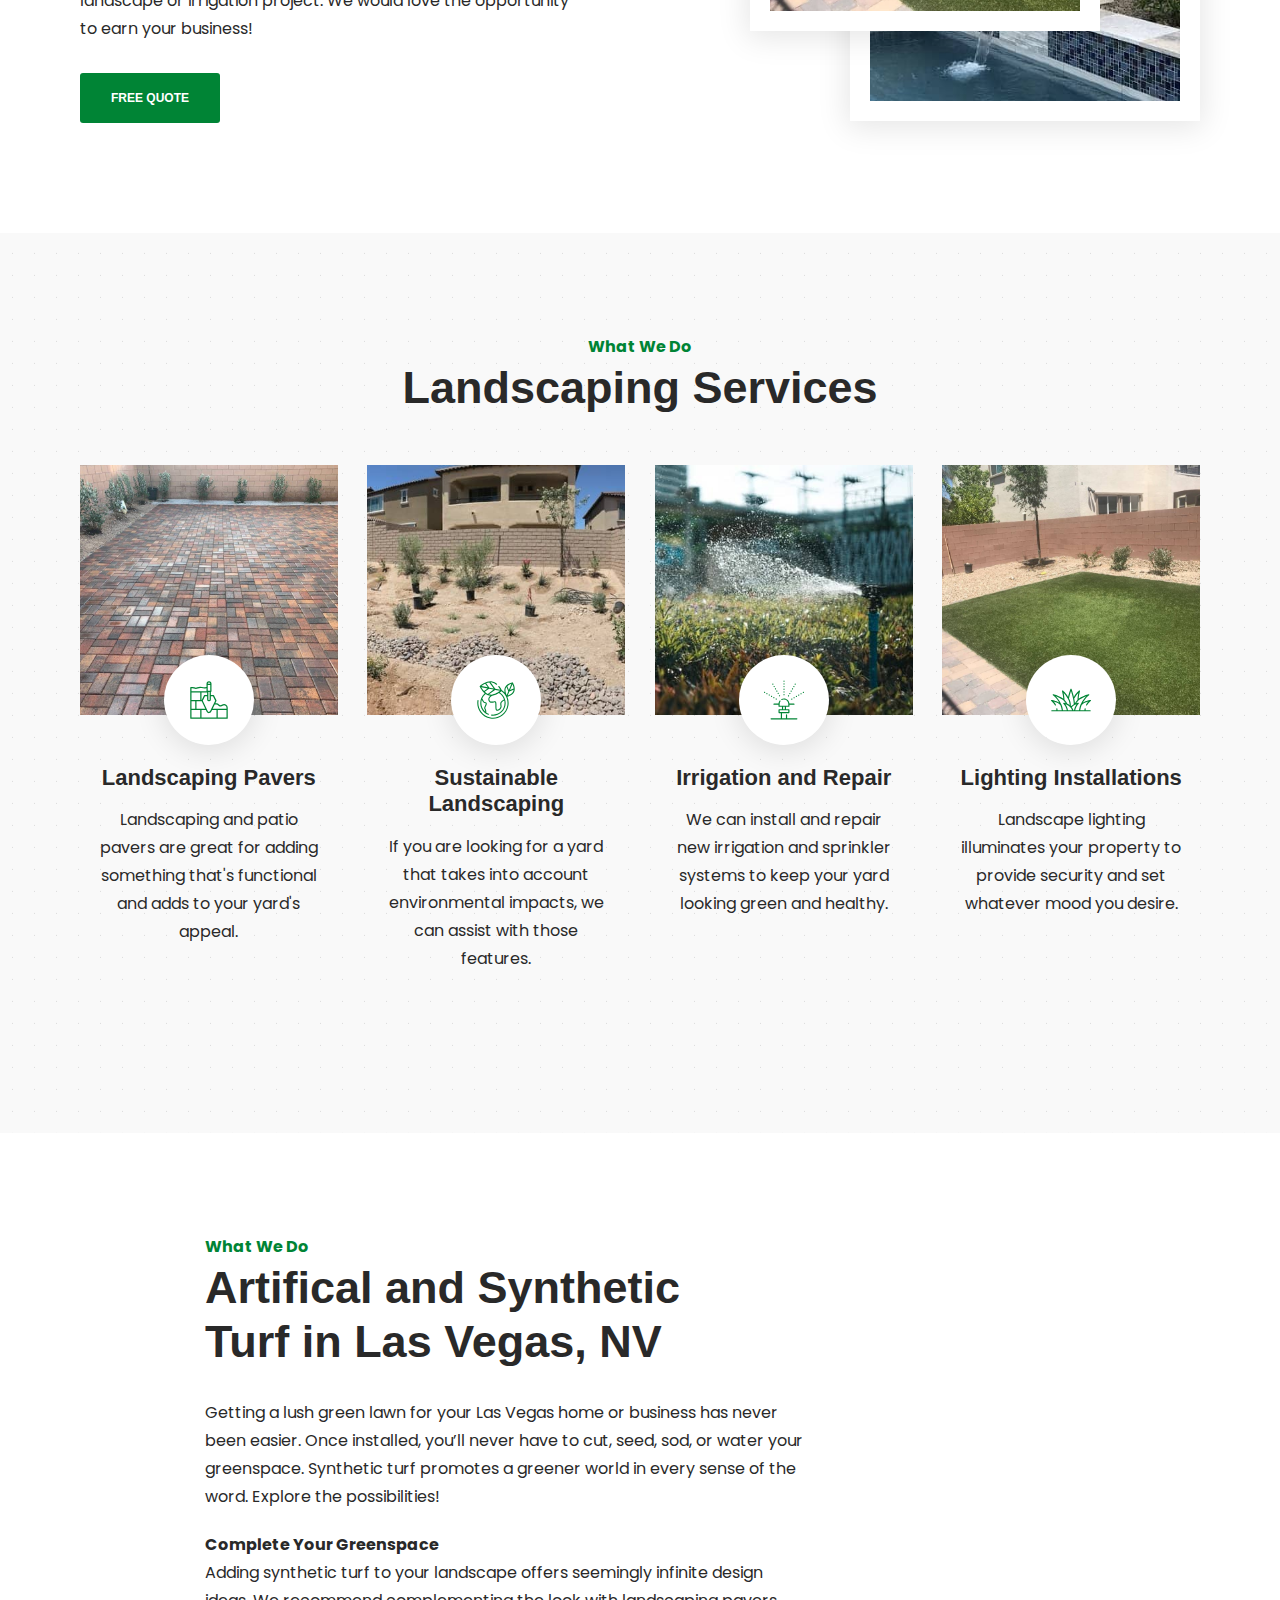
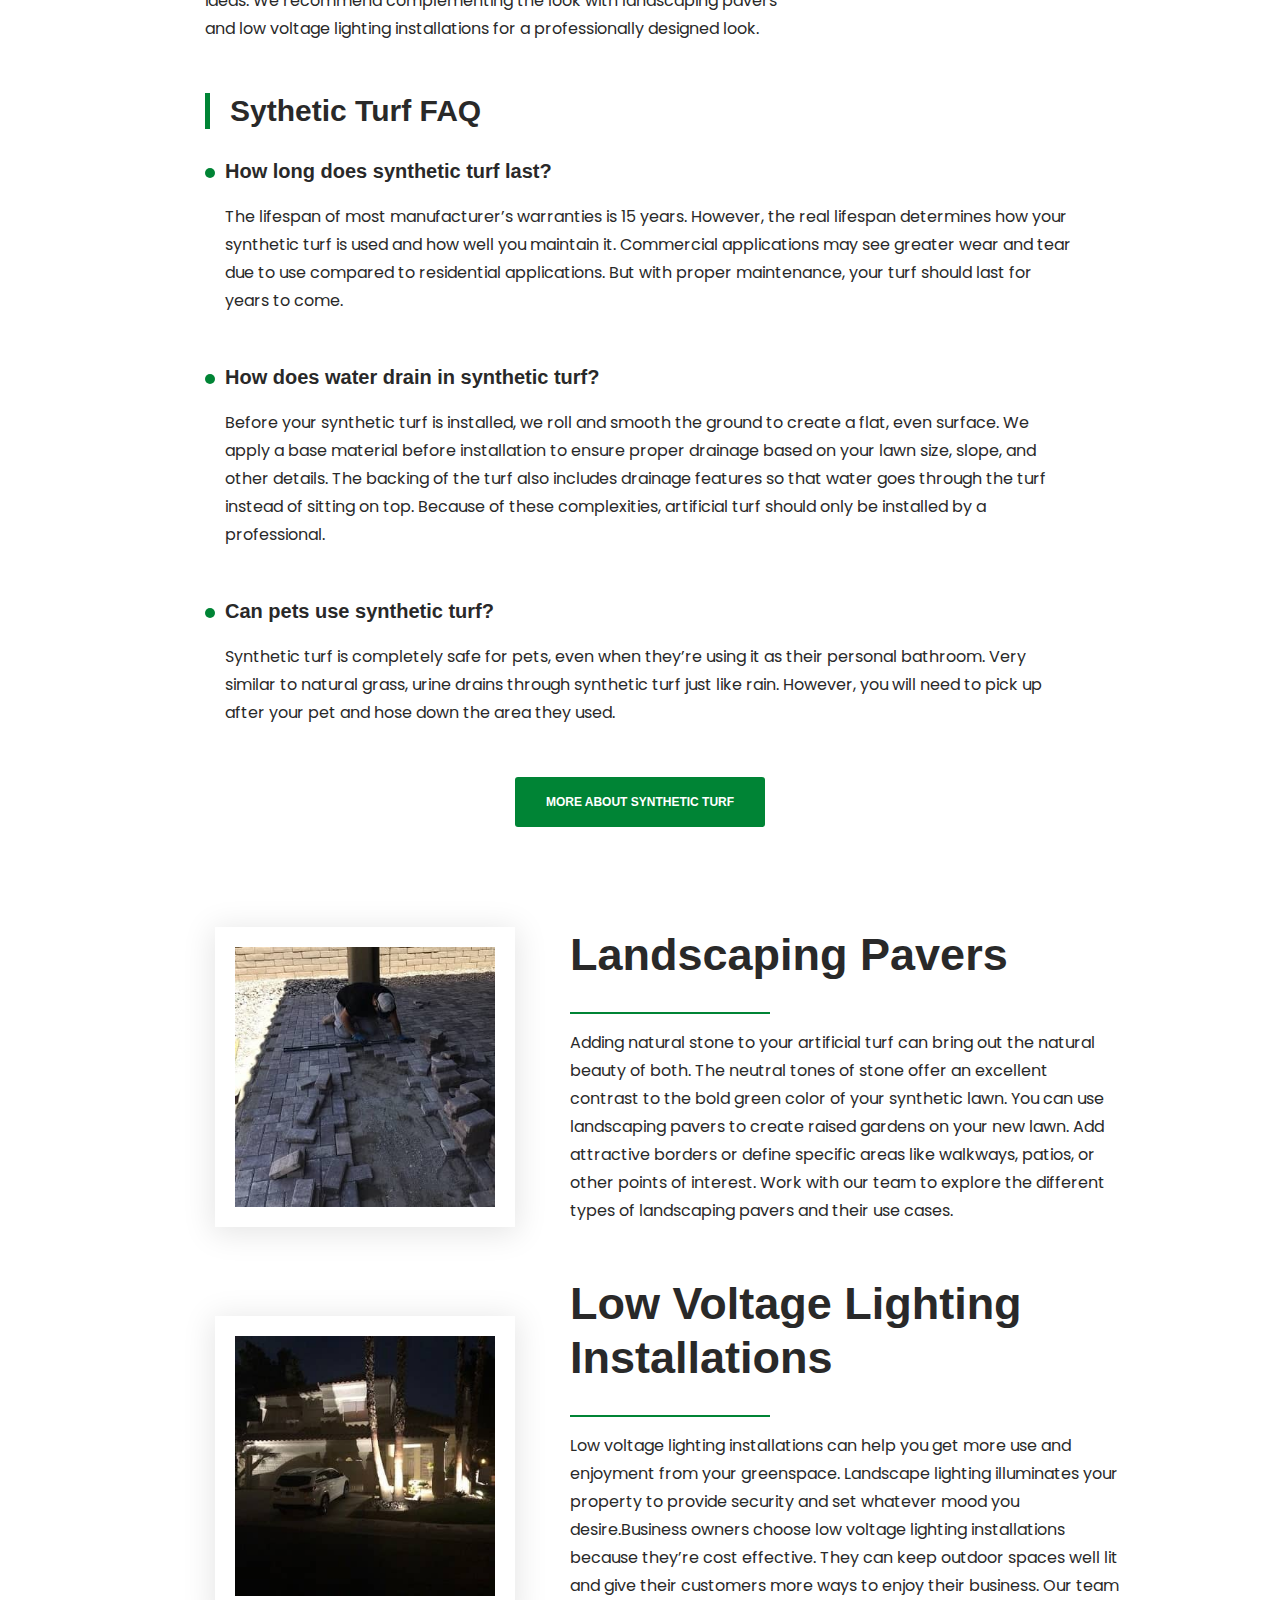
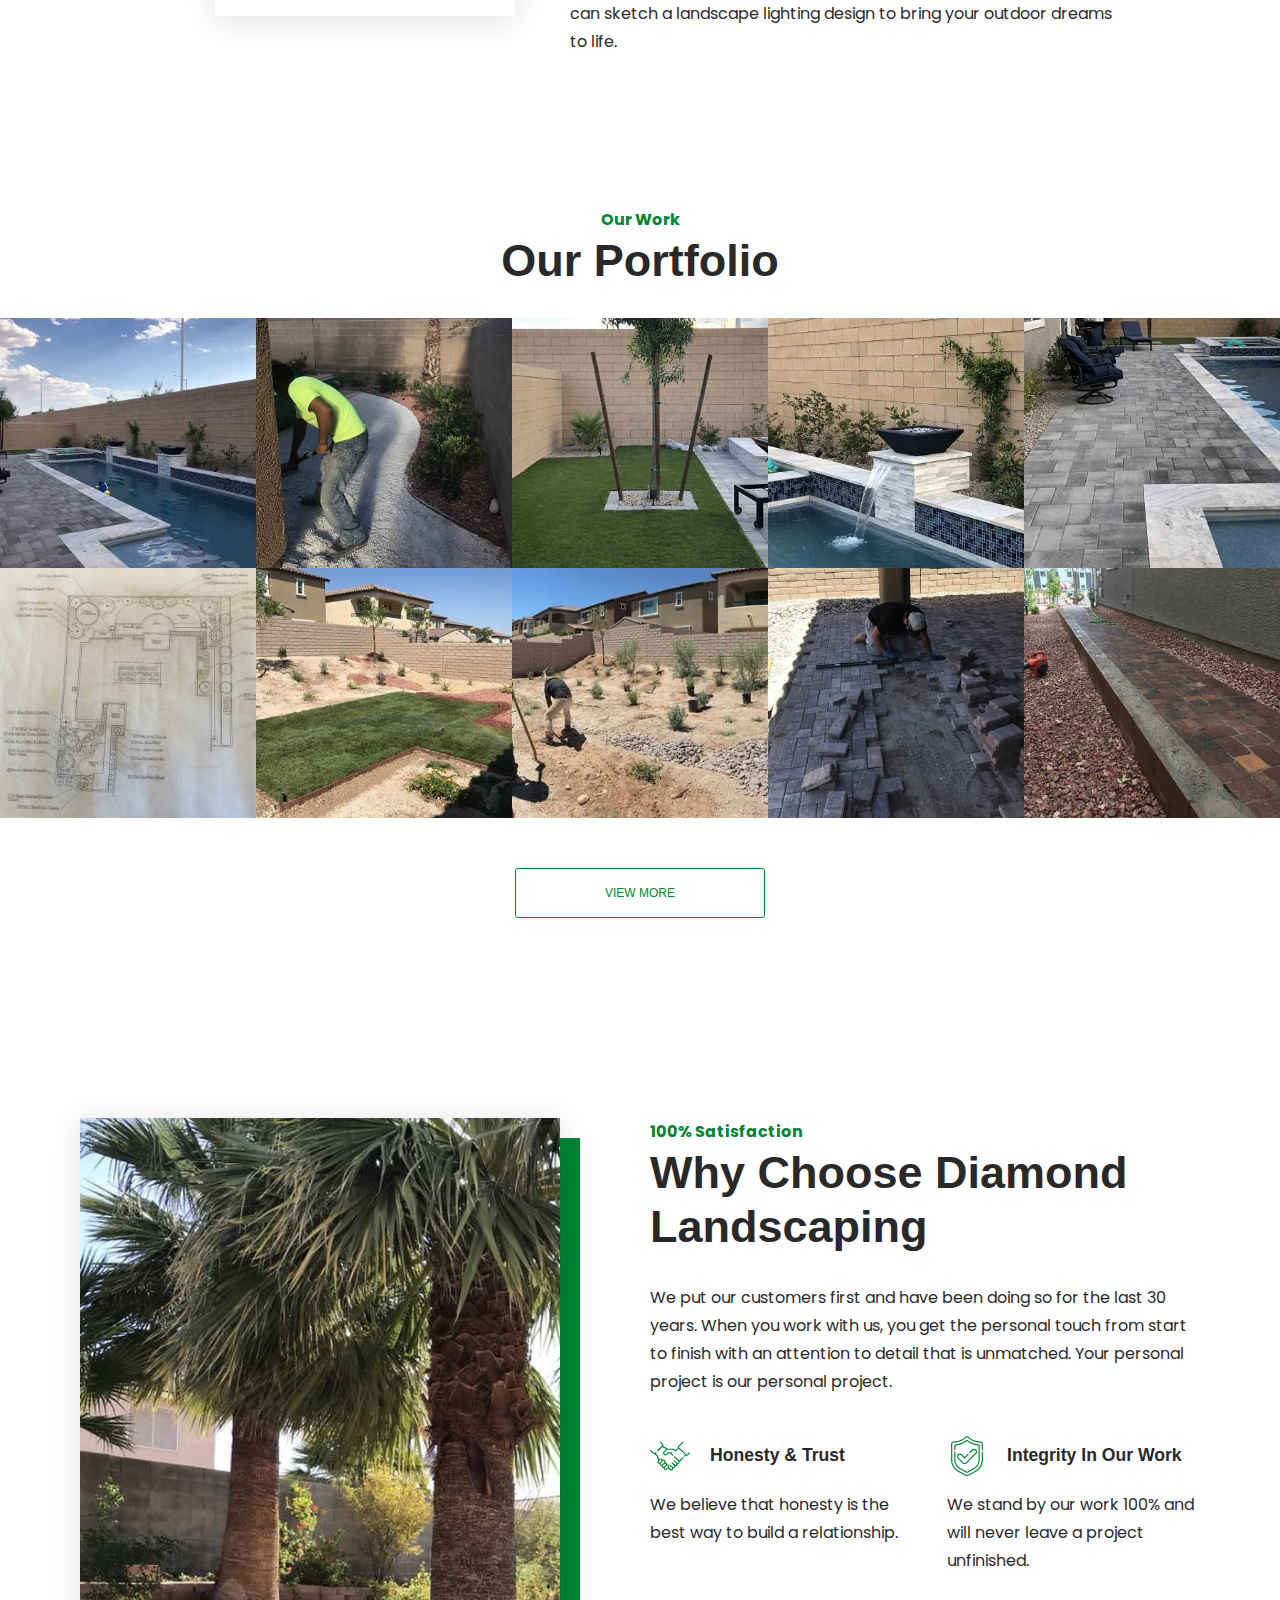
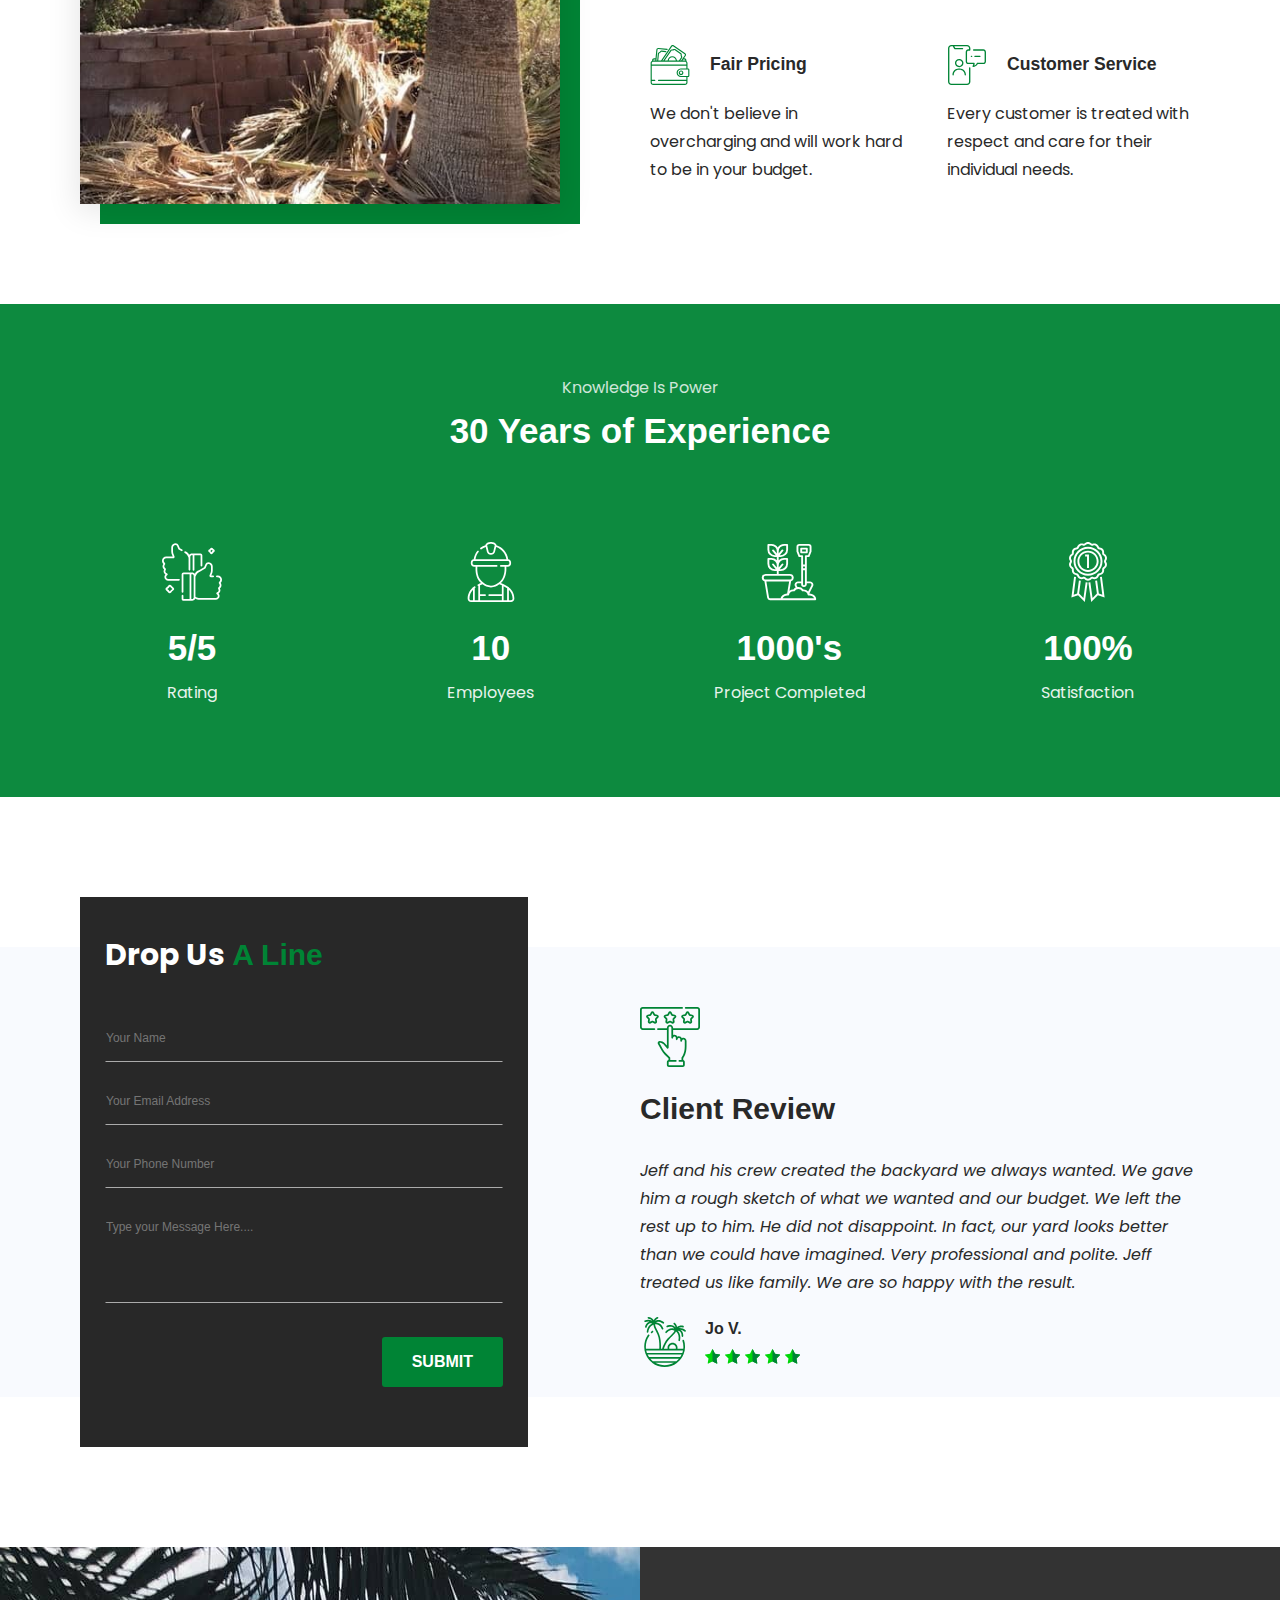
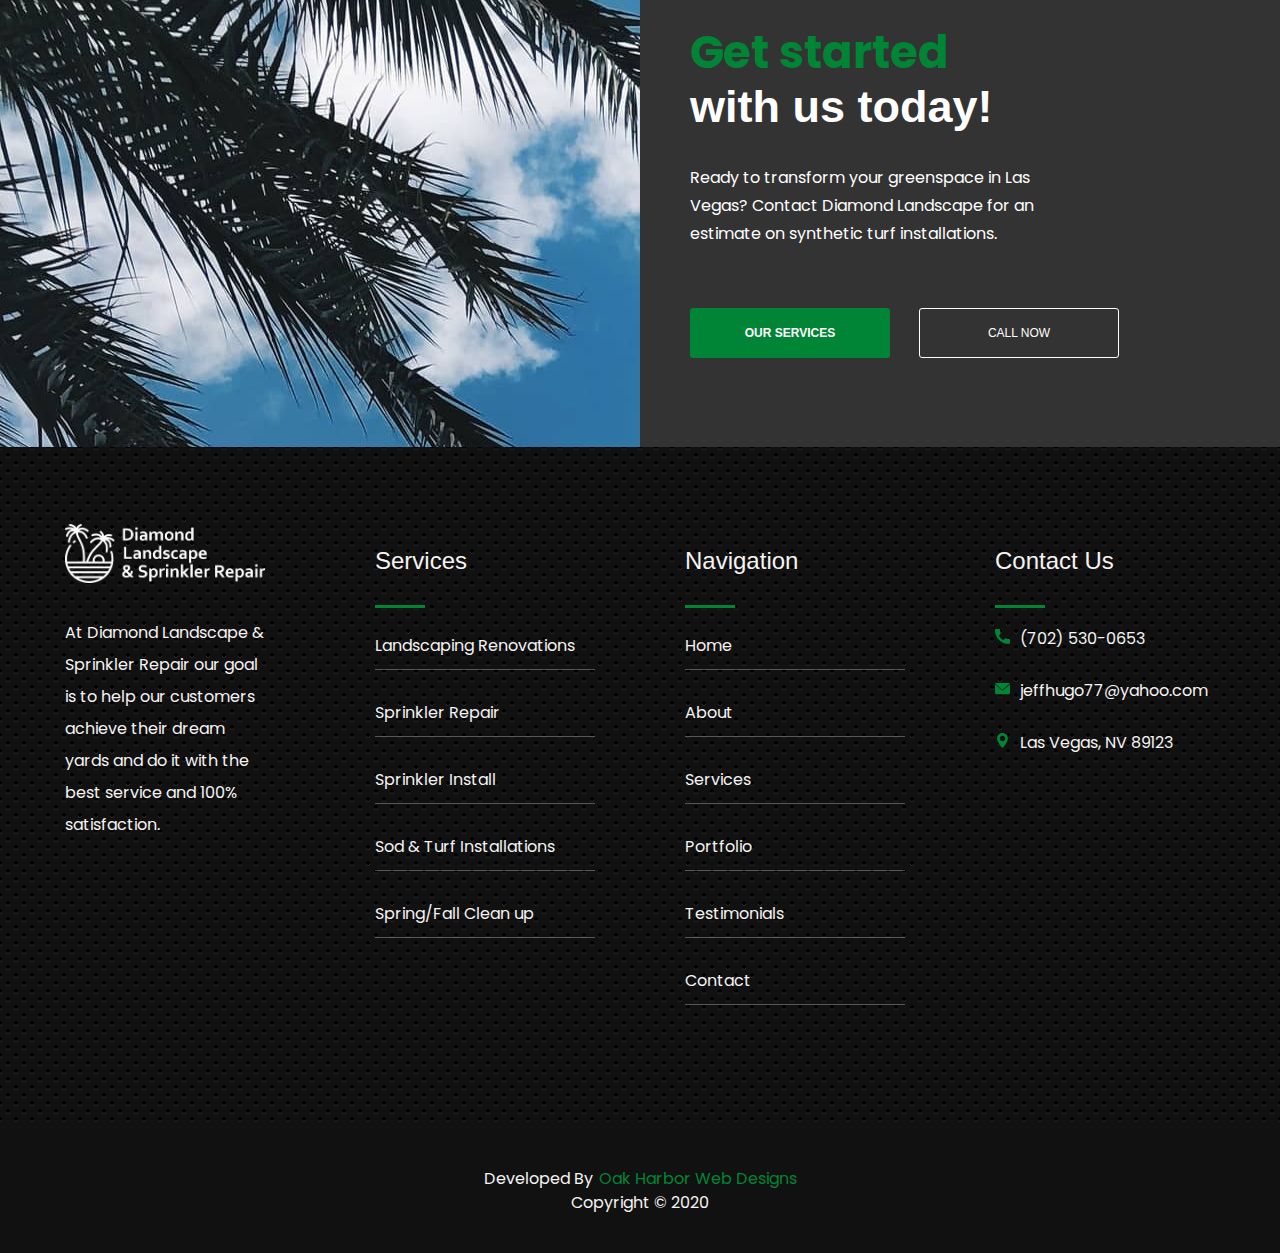
==== commit 7d2b75de: "turf" ====
--- a/index.html
+++ b/index.html
@@ -130,7 +130,7 @@
             <div class="container">
                 <div class="top-card">
                     <div class="card-item">
-                        <img aria-hidden="true" src="/images/landscaping.svg" alt="">
+                        <img aria-hidden="true" src="/images/grass.svg" alt="">
                         <h2>Synthetic Turf</h2>
                         <p>Synthetic turf offers the beauty and enjoyment of a real yard in a low maintenance and cost-effective solution.</p>
                         <button class="button-solid" onclick="location.href='/html/contact.html'" type="button">
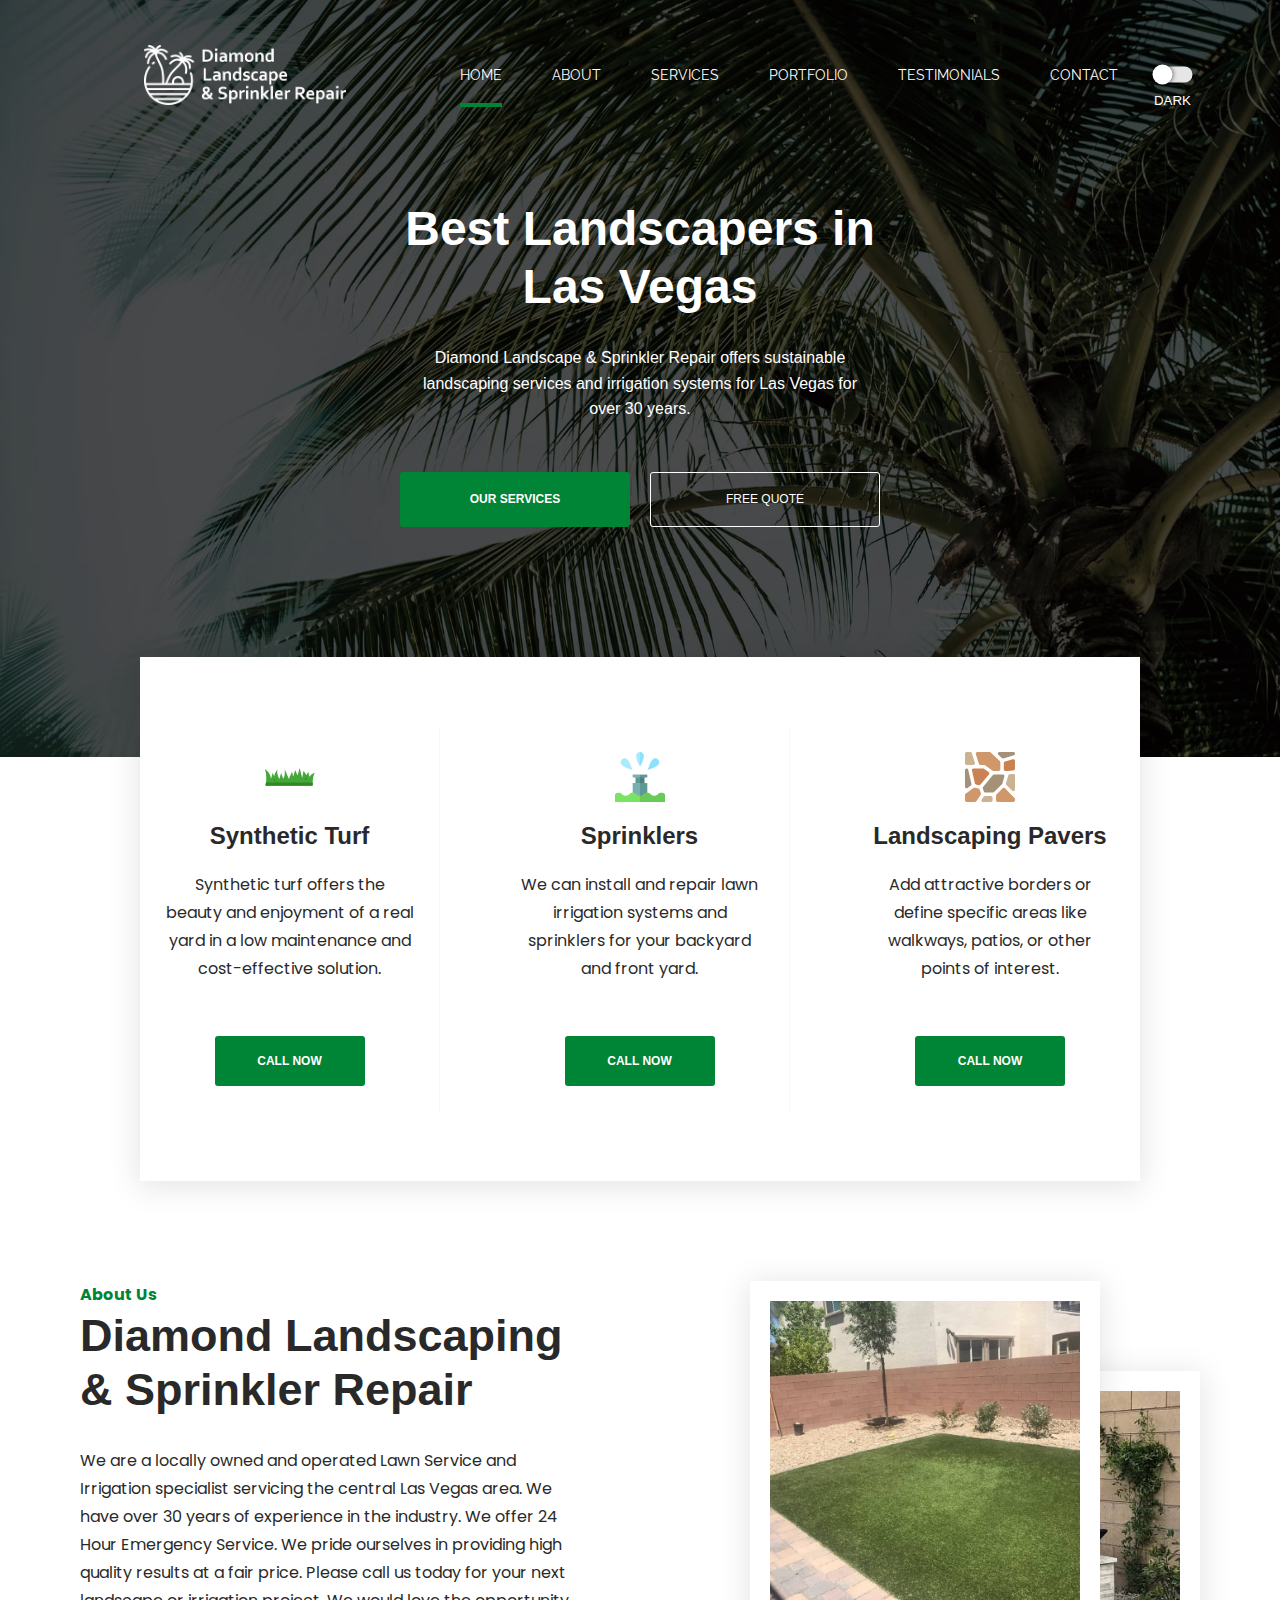
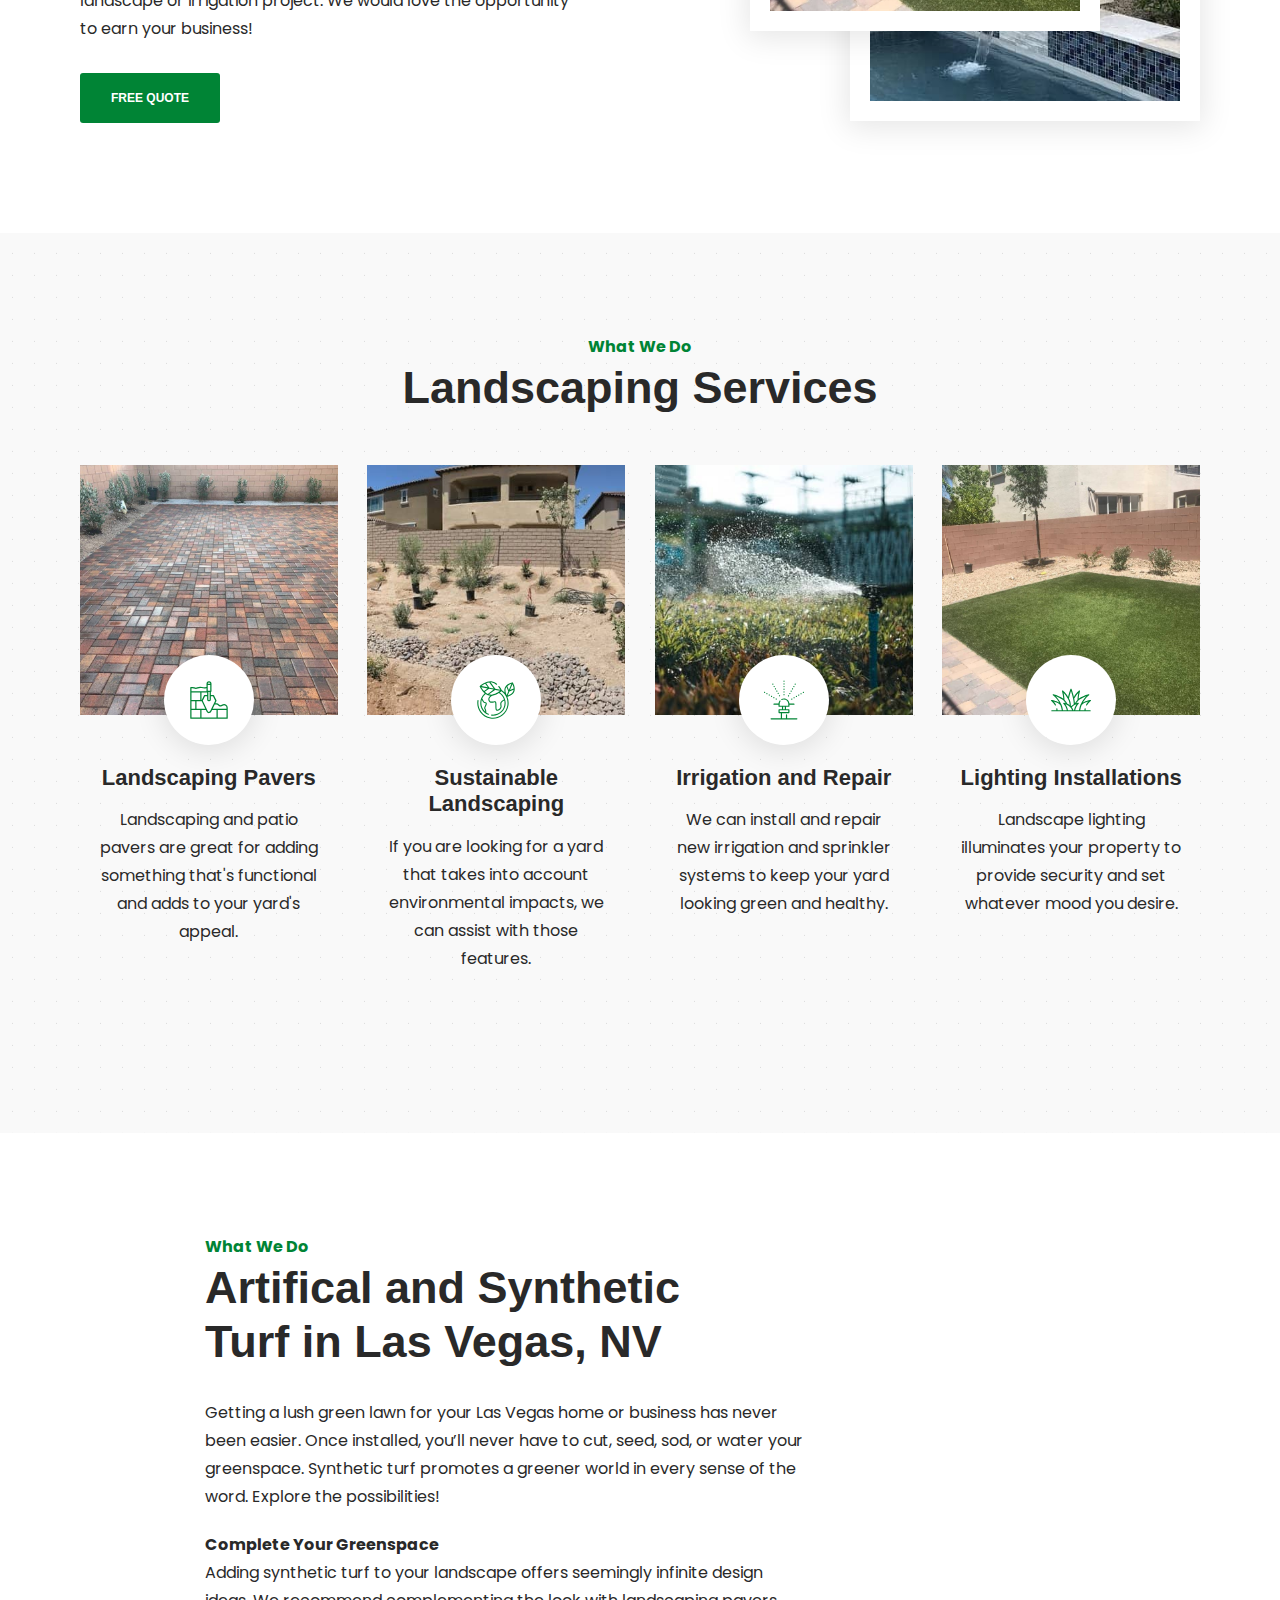
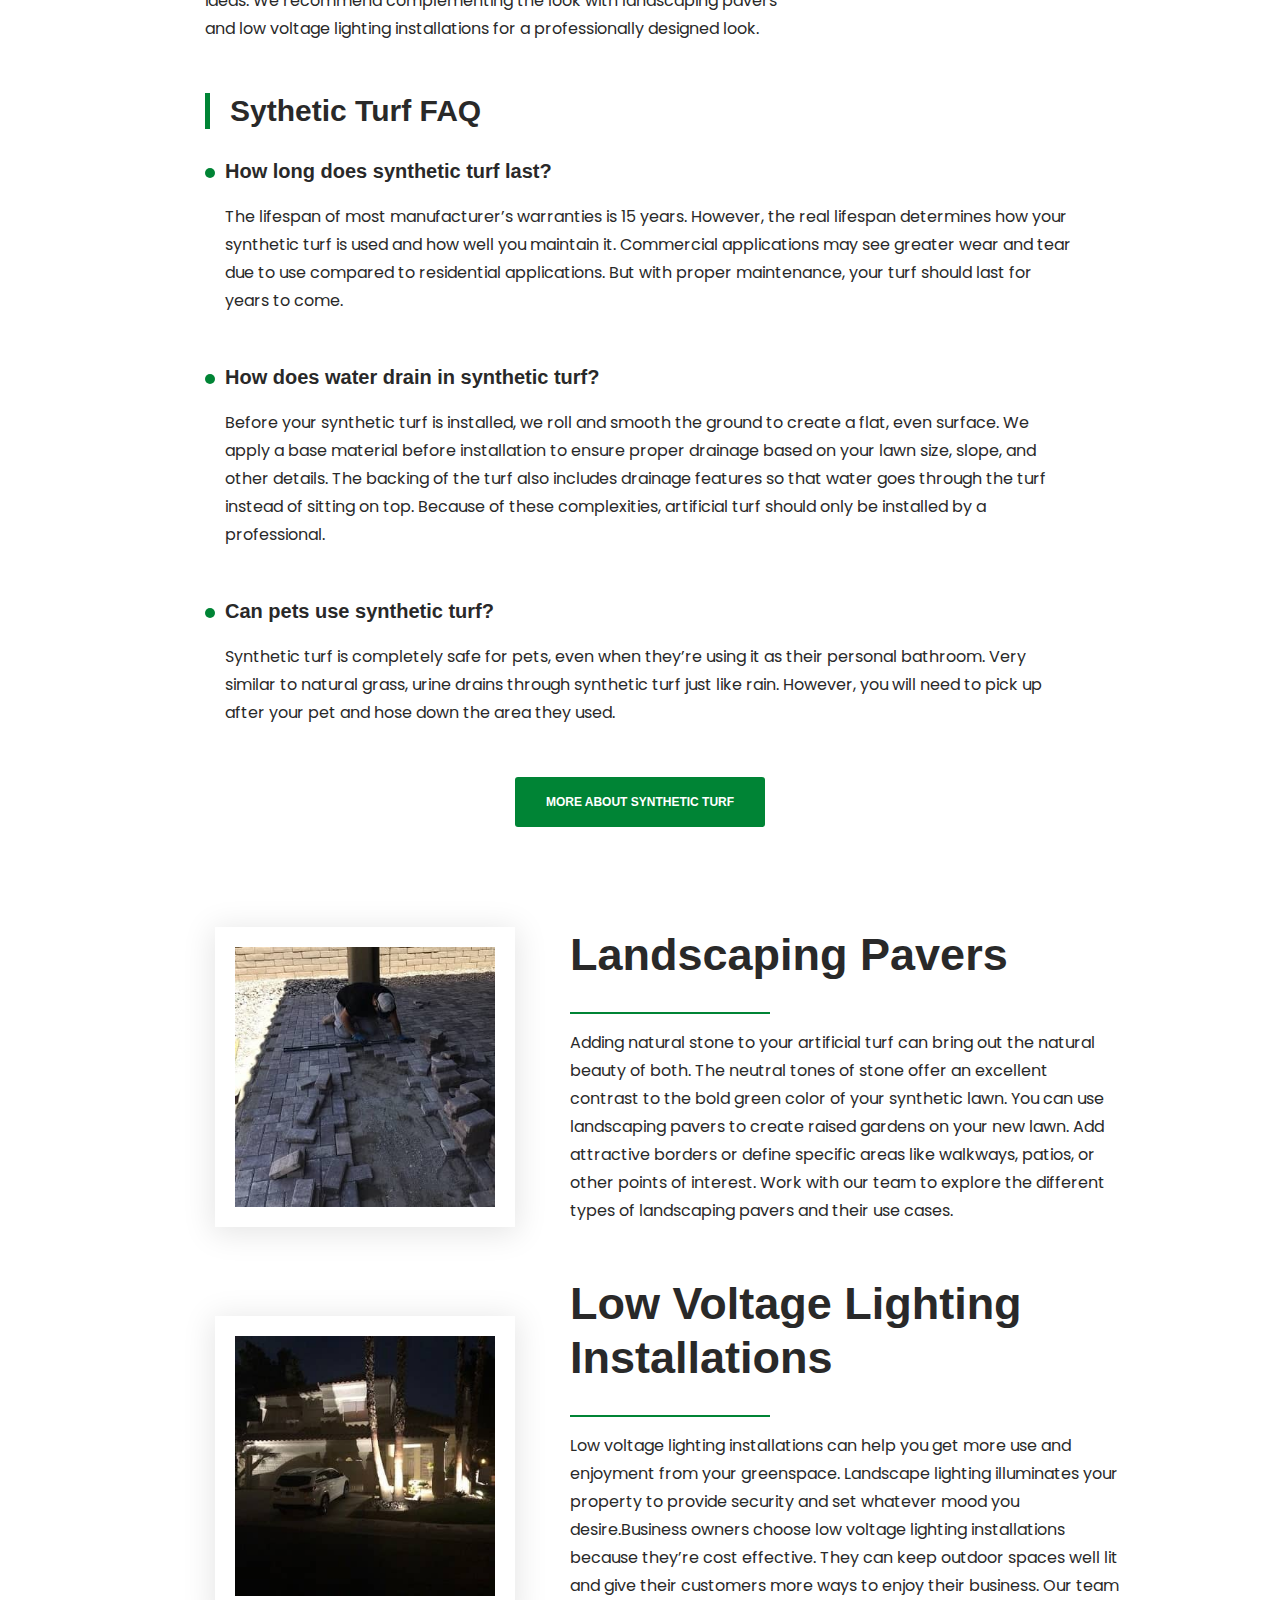
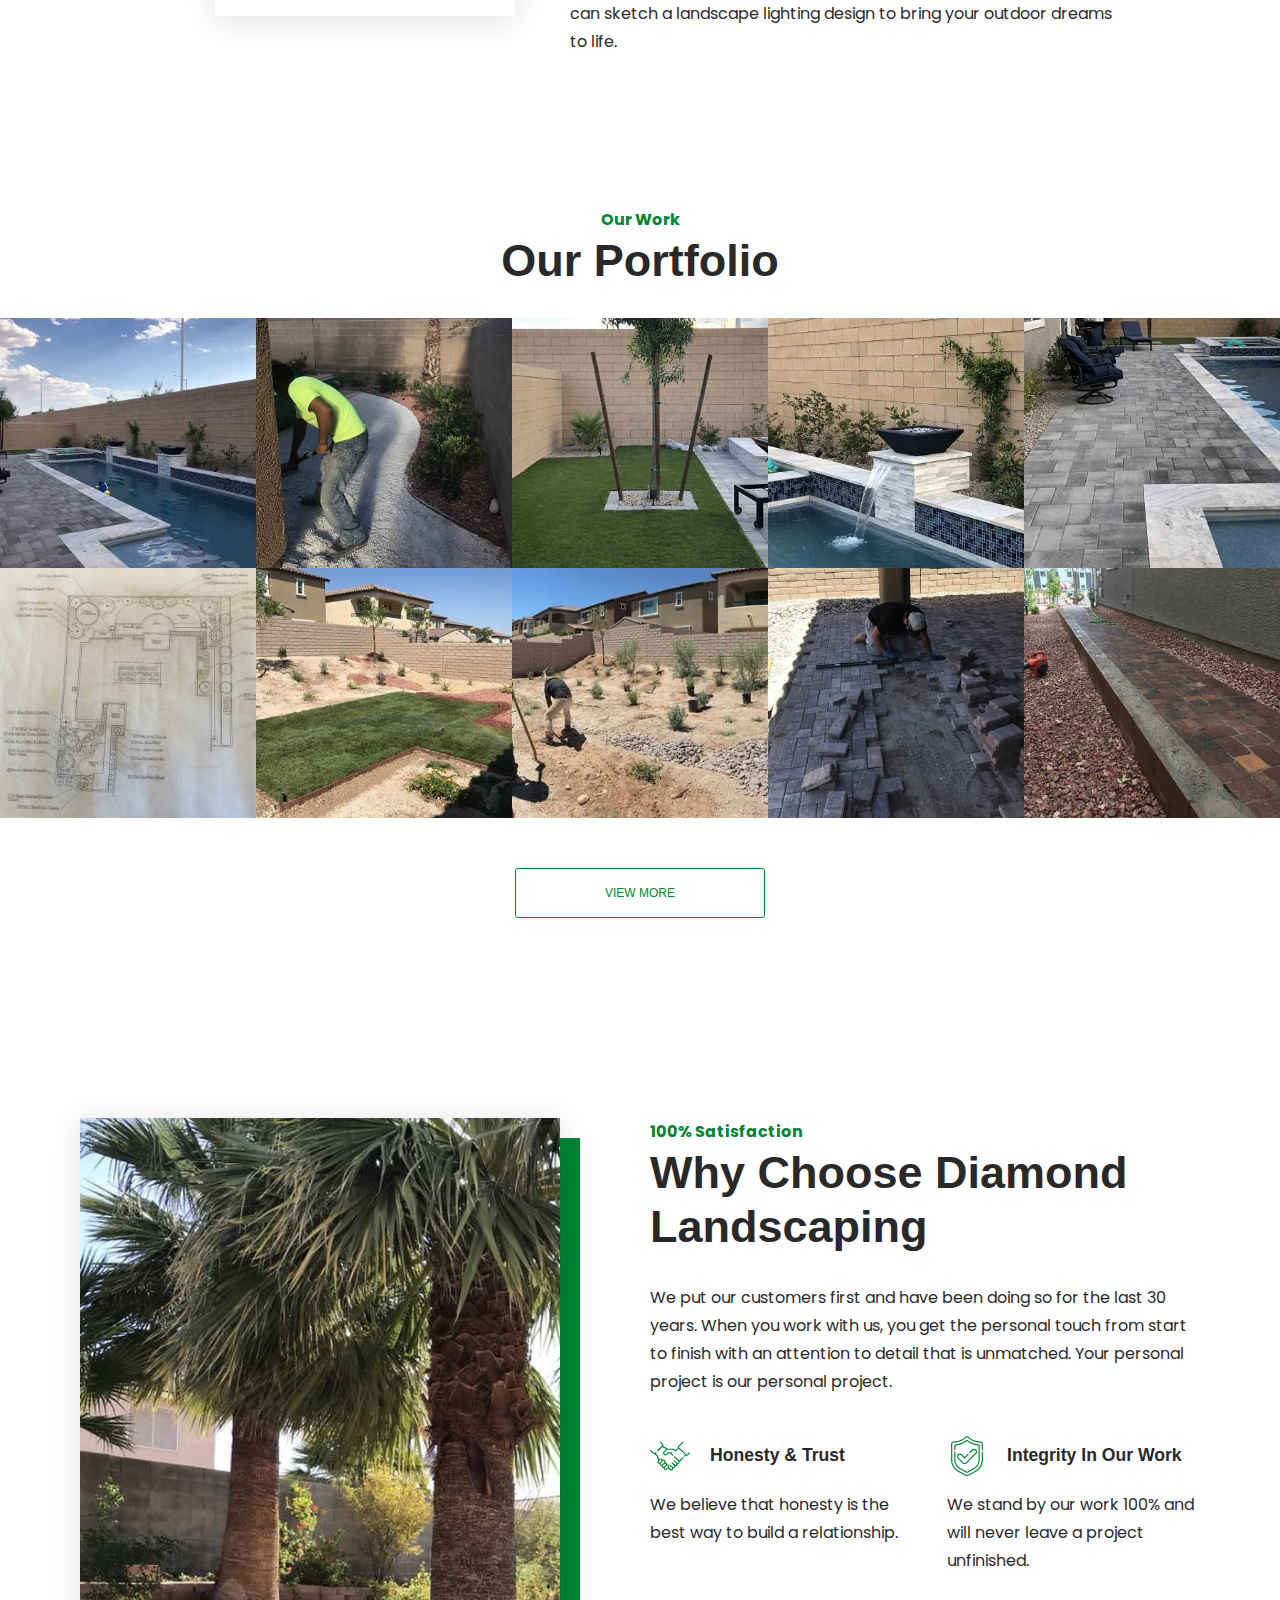
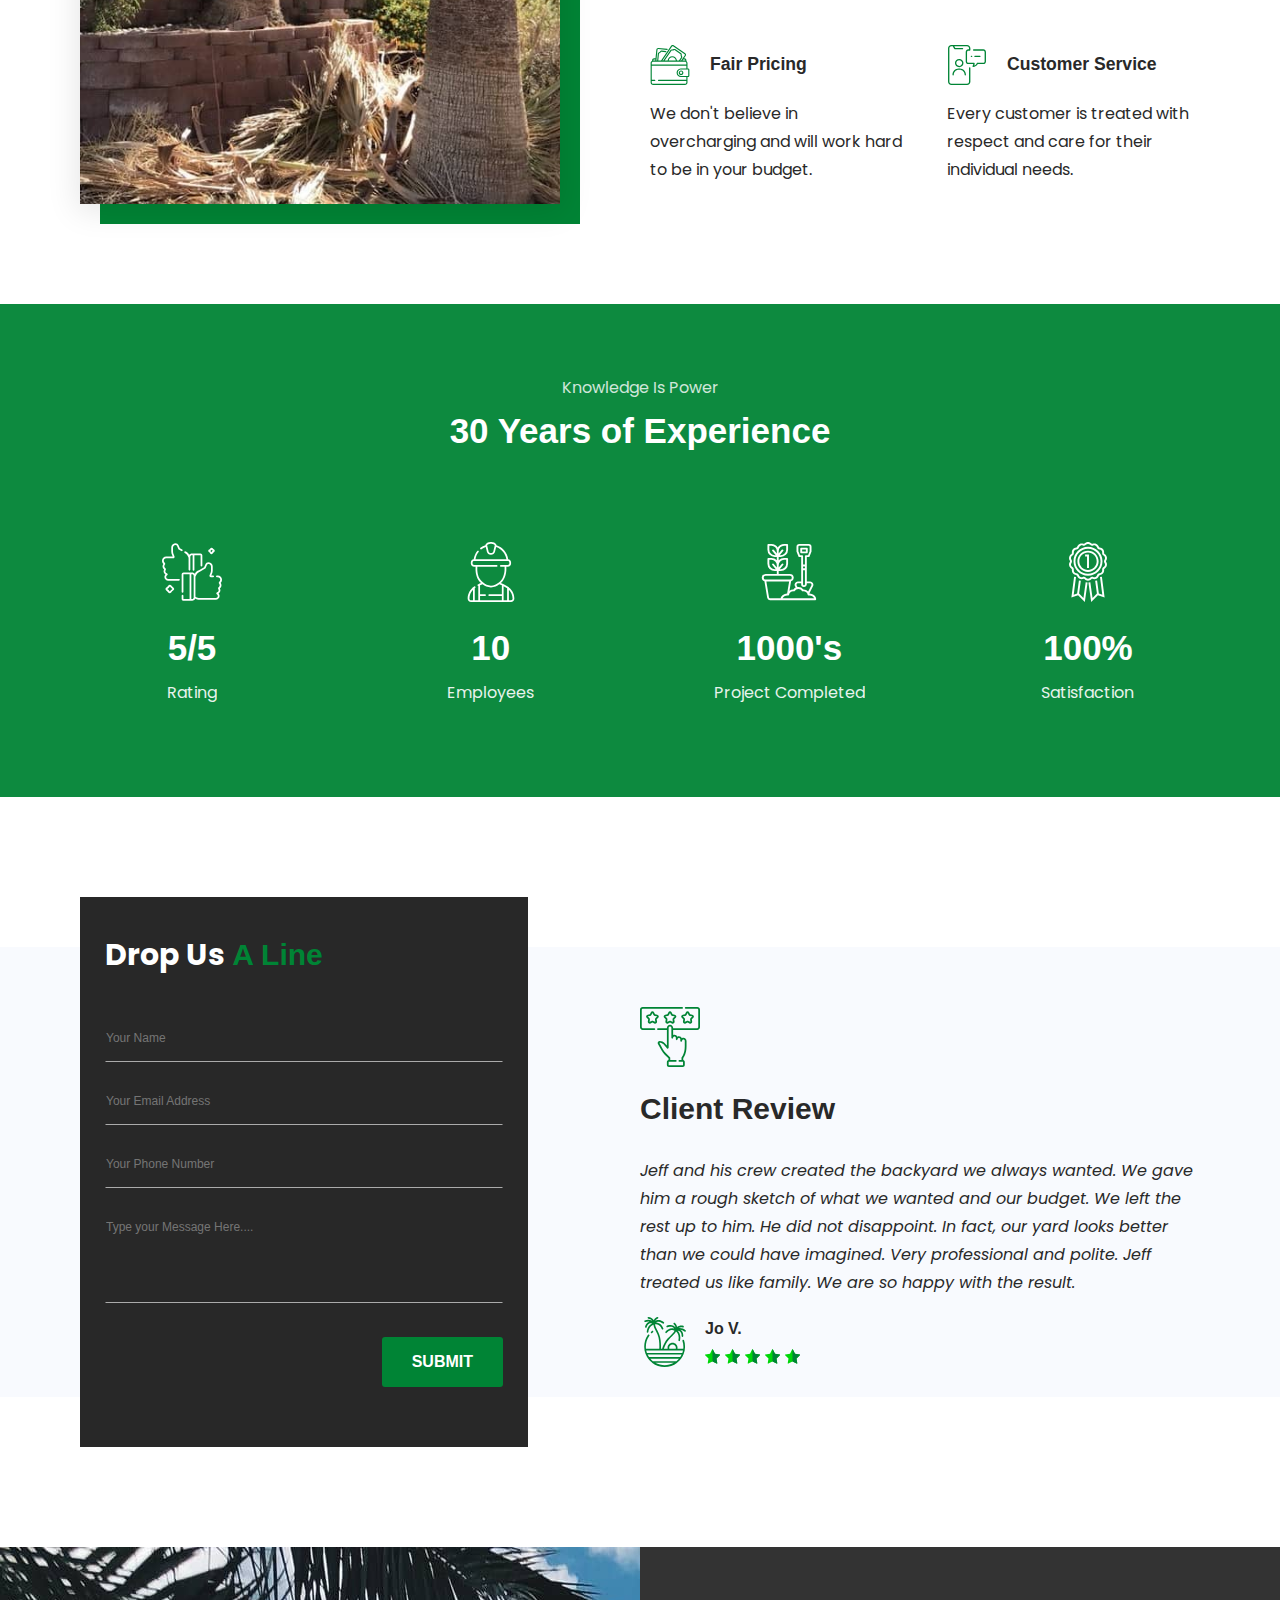
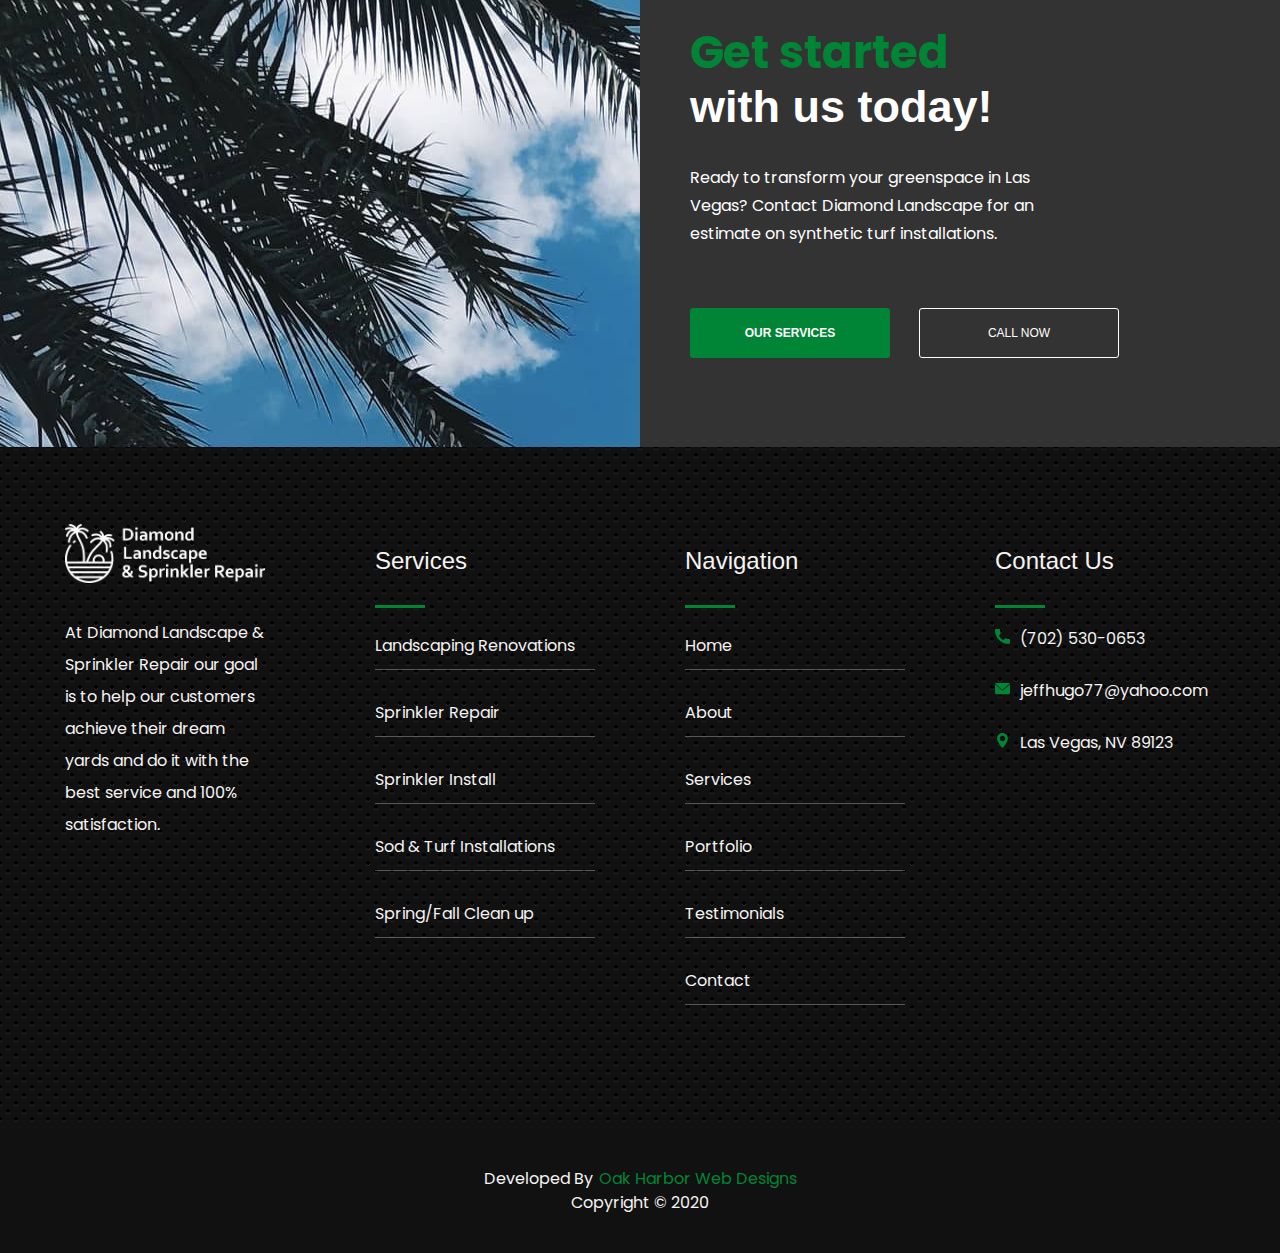
==== commit 8a0f6423: "pavers" ====
--- a/index.html
+++ b/index.html
@@ -146,7 +146,7 @@
                         </button>
                     </div>
                     <div class="card-item">
-                        <img aria-hidden="true" src="/images/leaf.svg" alt="">
+                        <img aria-hidden="true" src="/images/pavers2.svg" alt="">
                         <h2>Landscaping Pavers</h2>
                         <p>Add attractive borders or define specific areas like walkways, patios, or other points of interest.</p>
                         <button class="button-solid" onclick="location.href='/html/contact.html'" type="button">
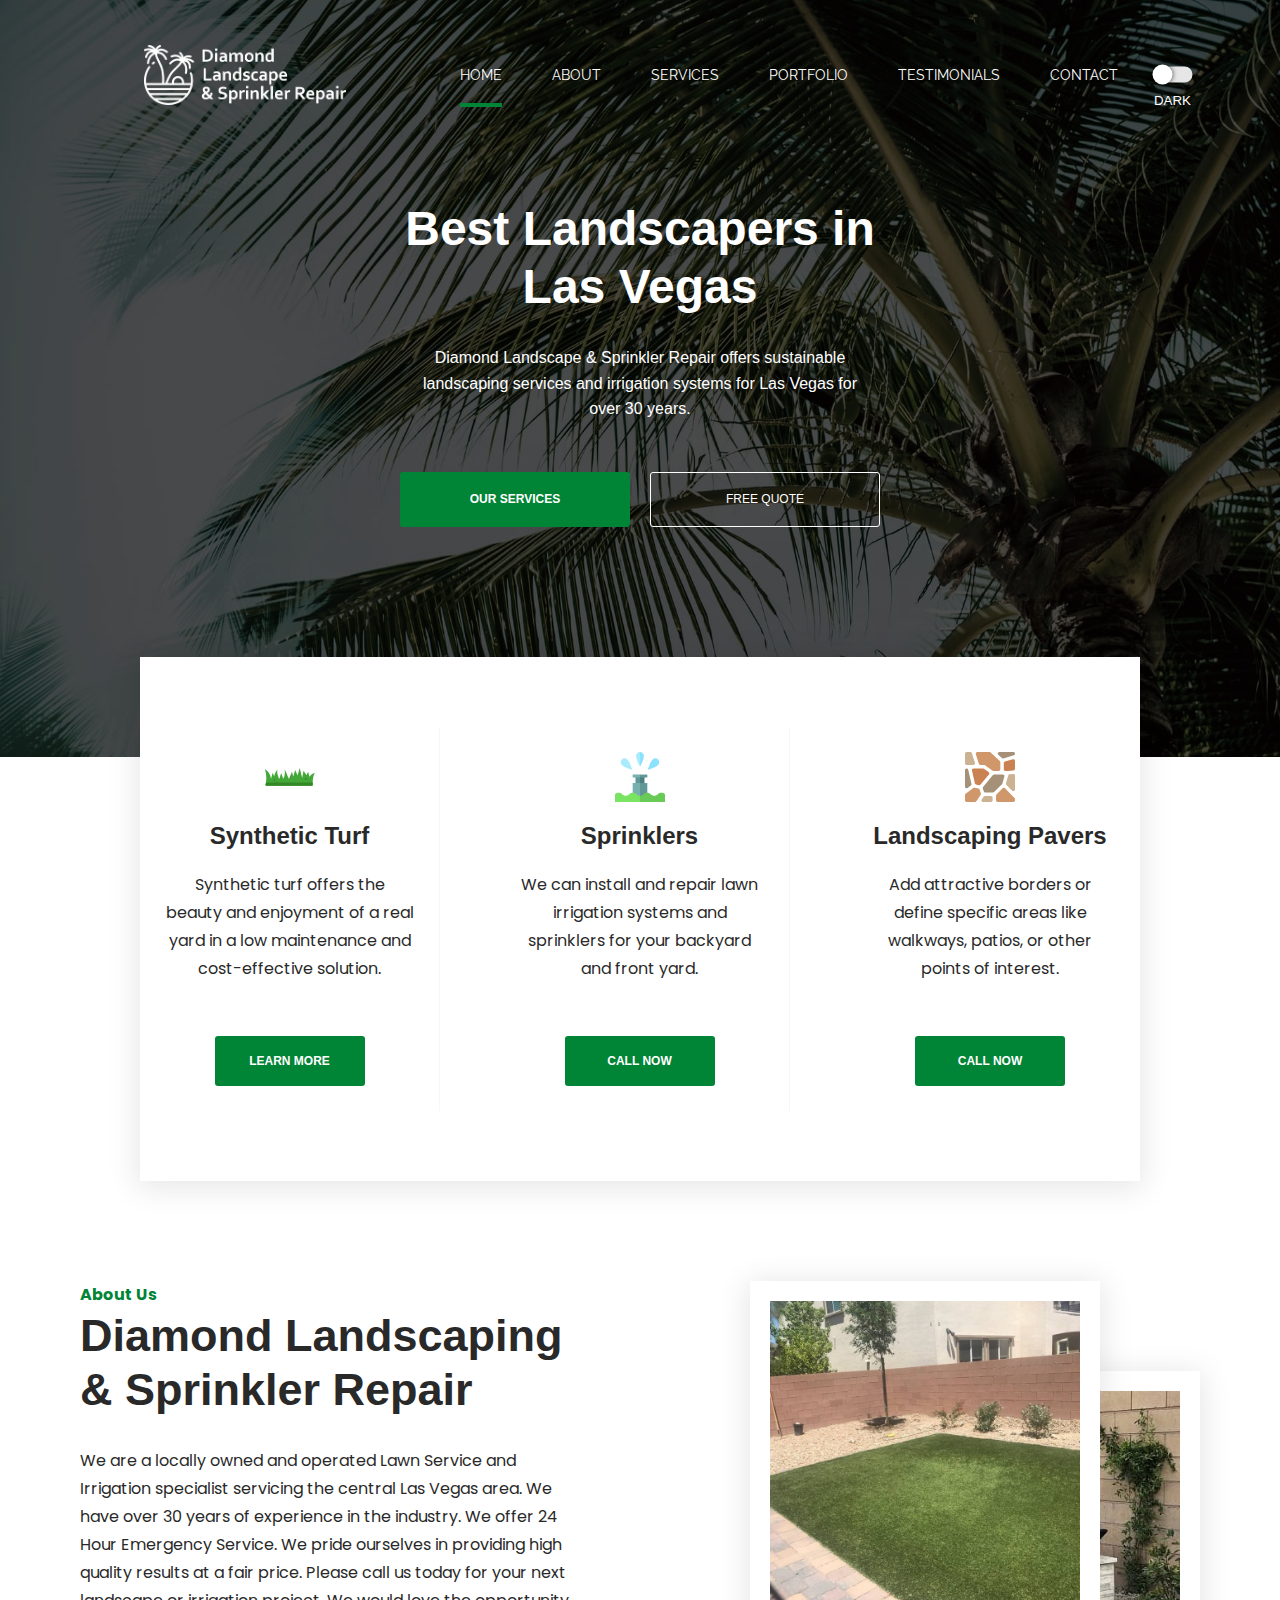
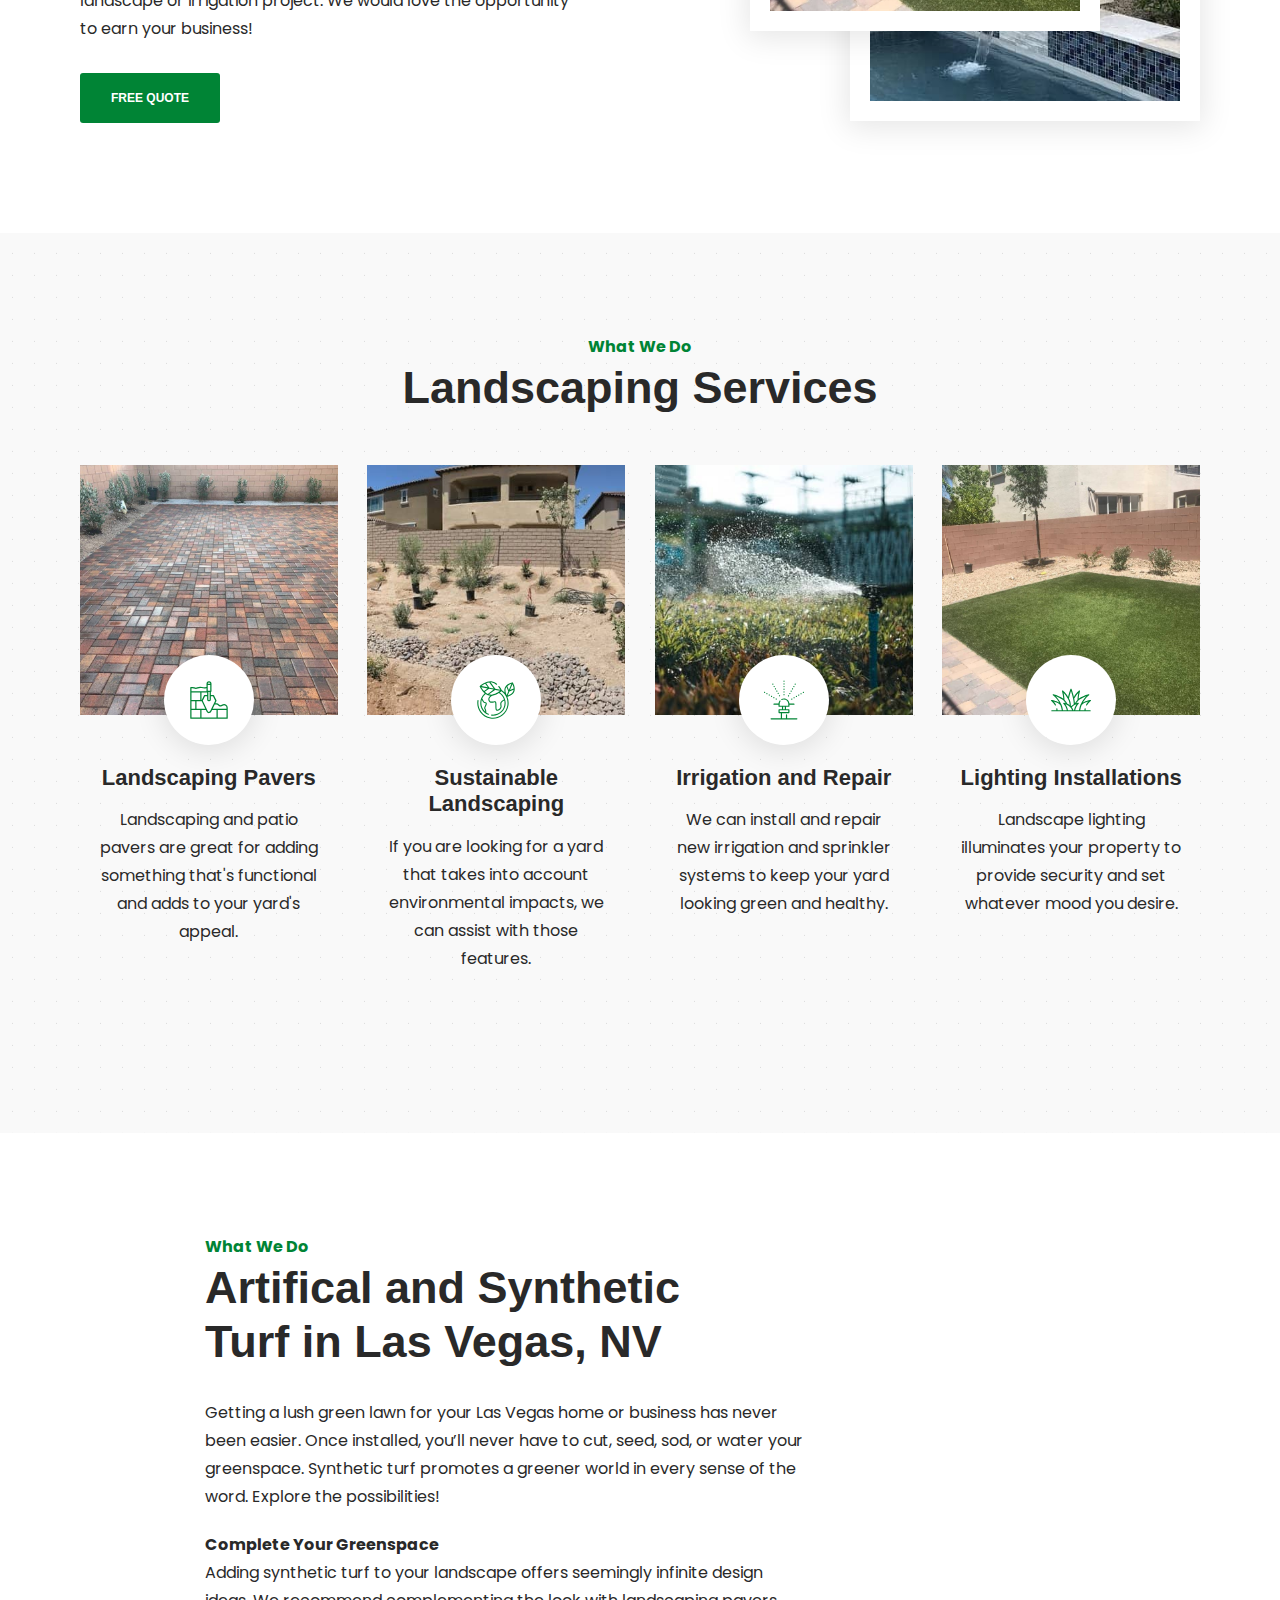
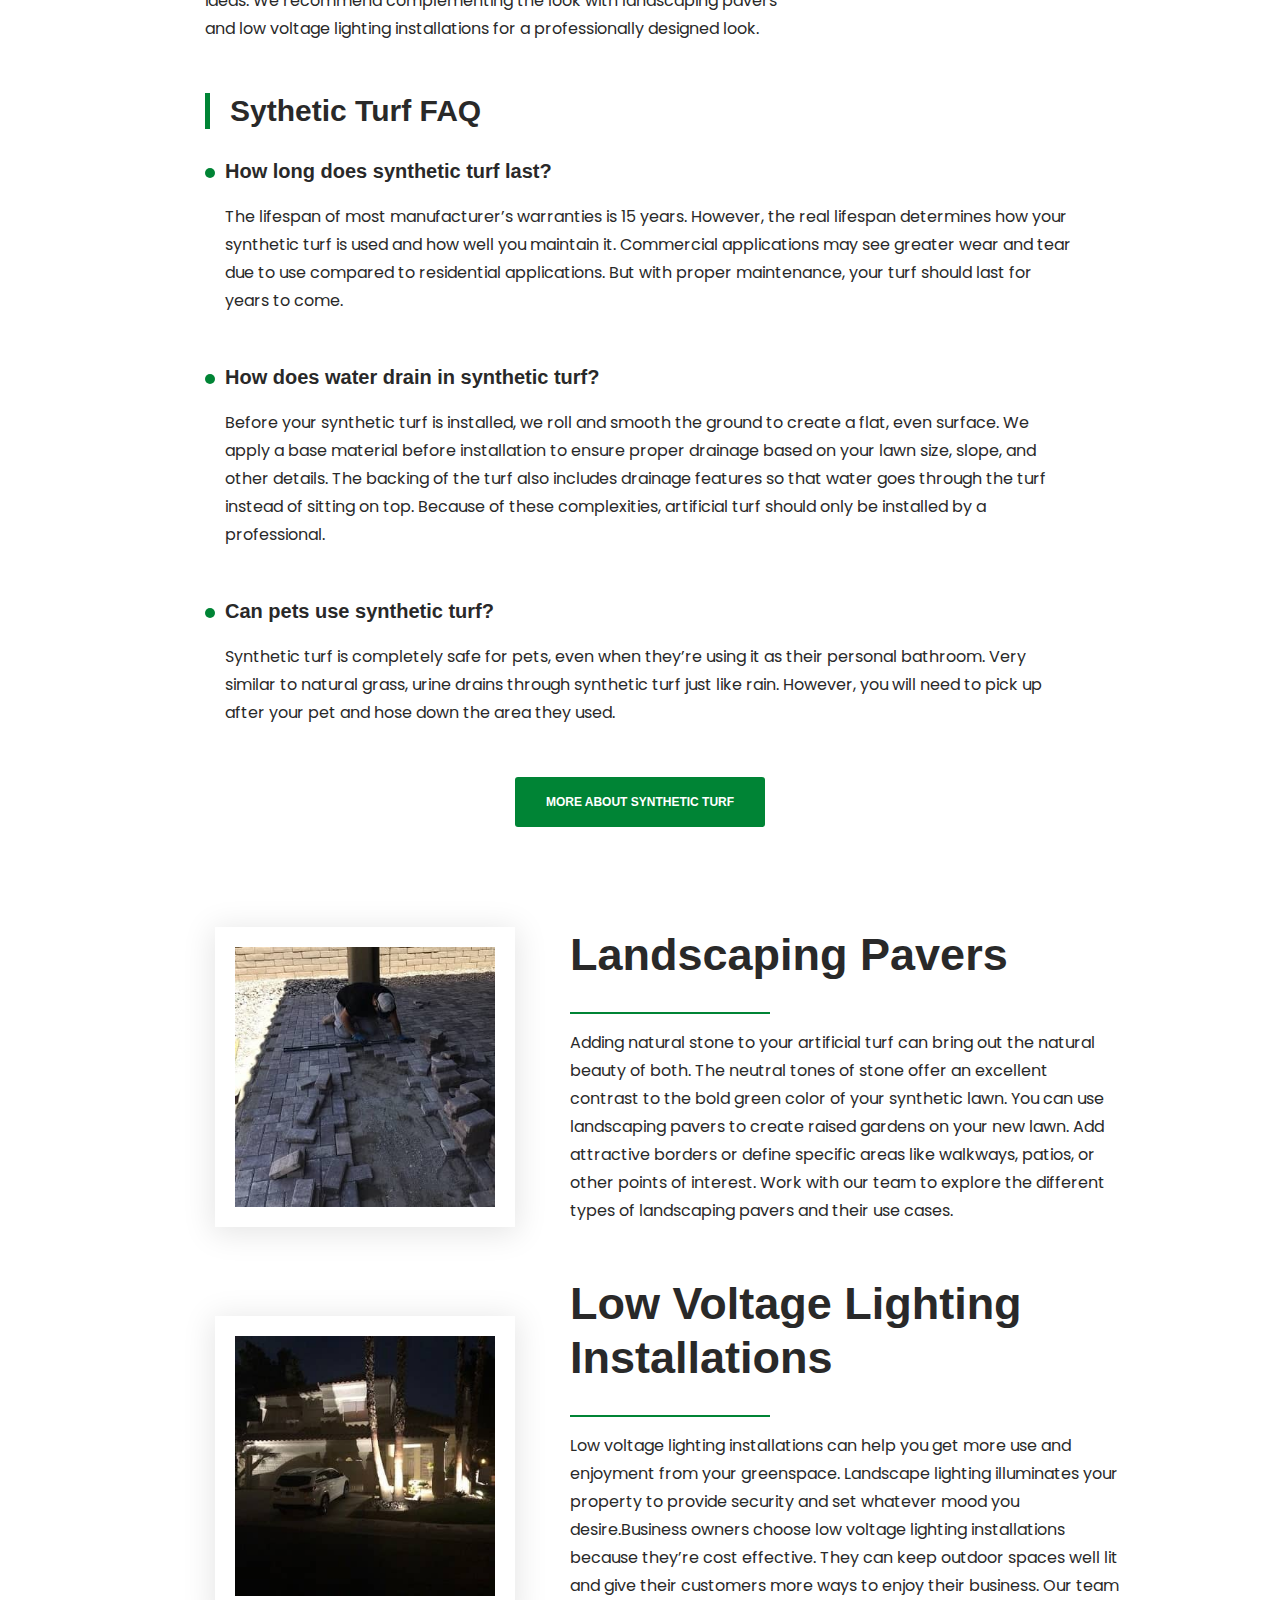
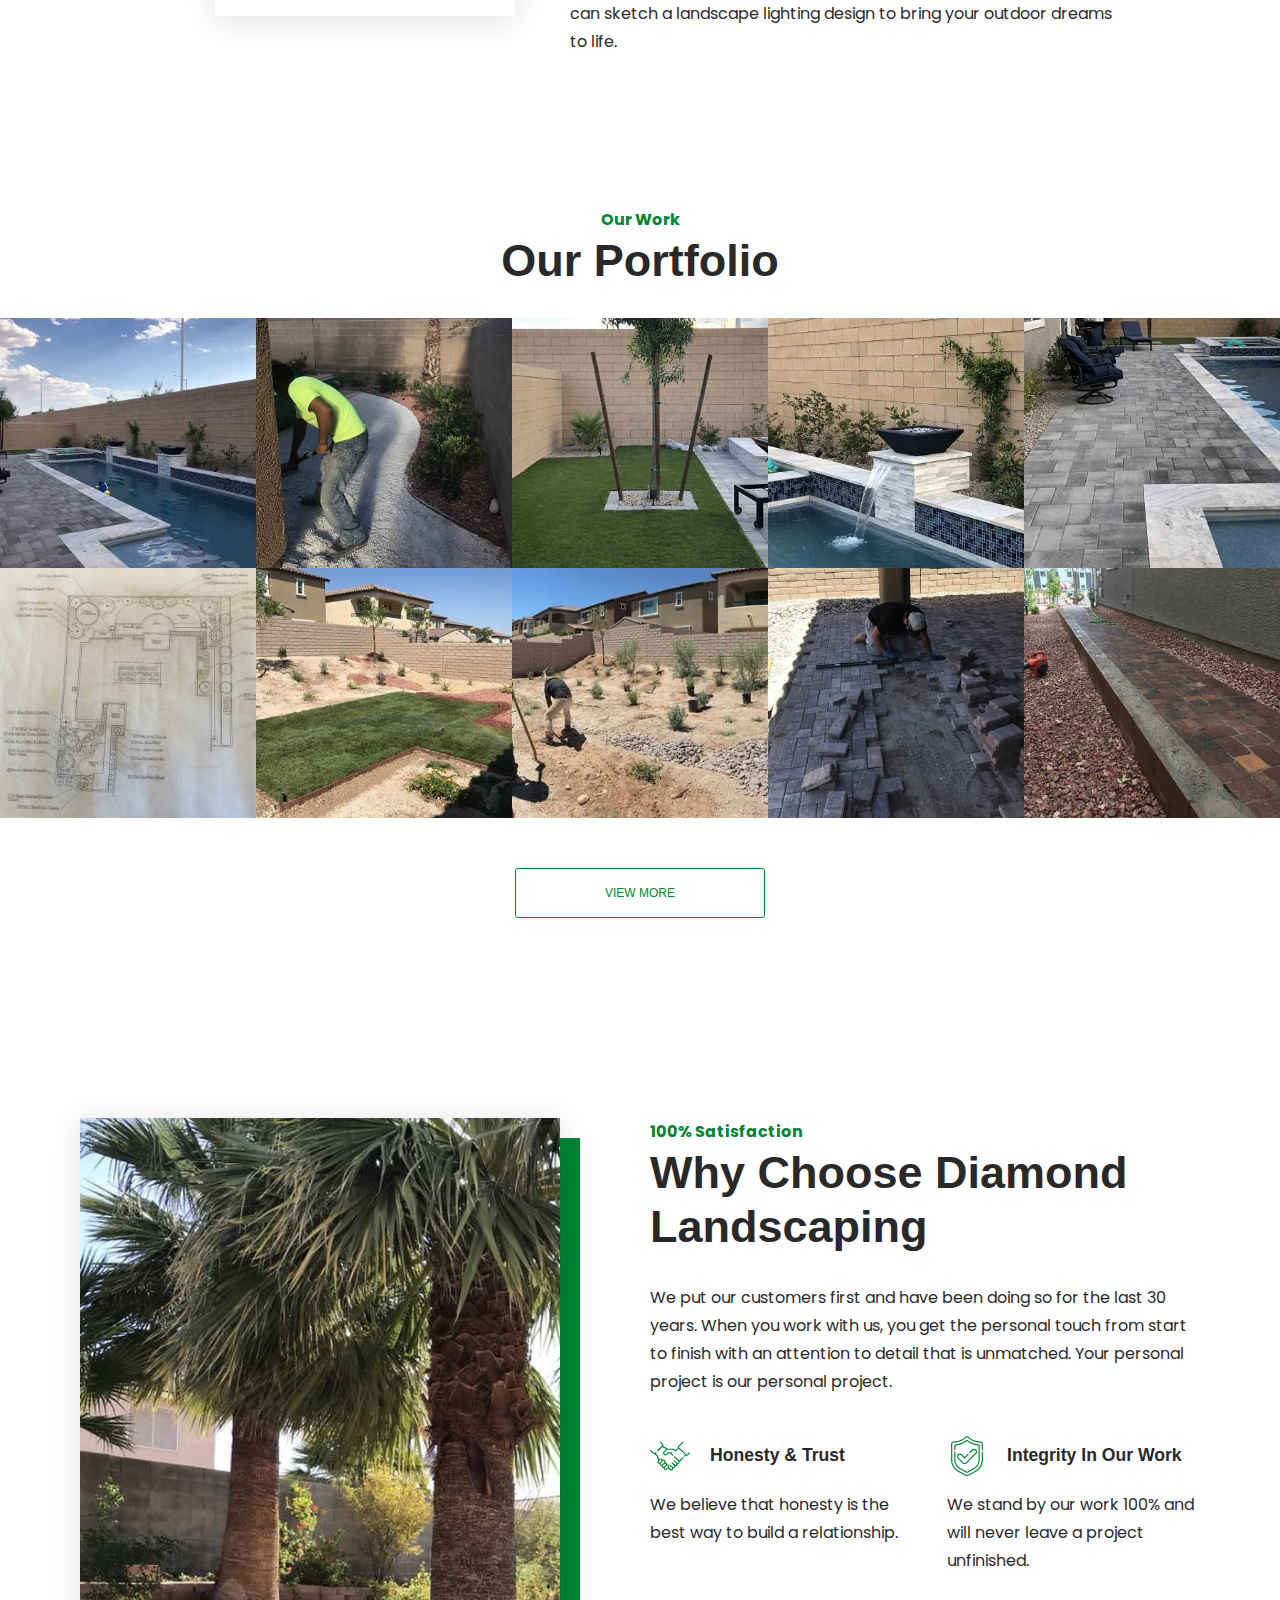
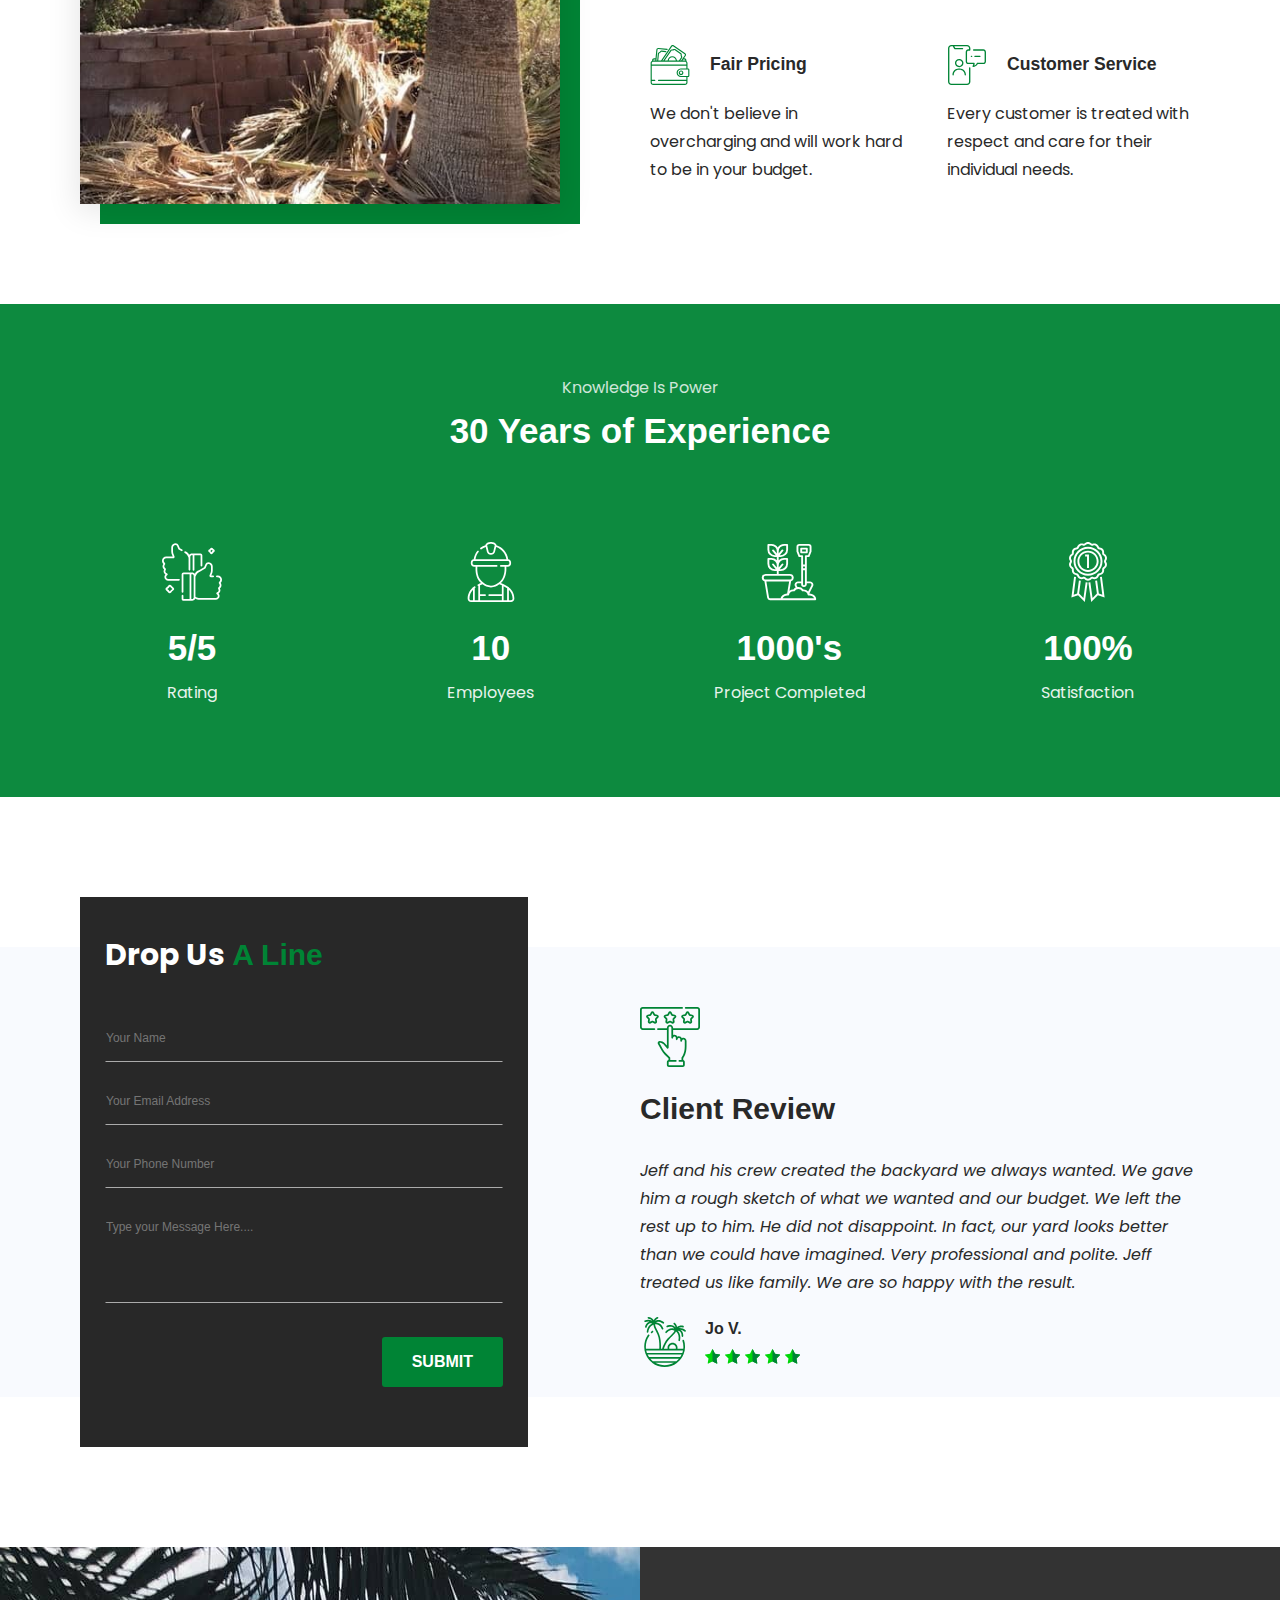
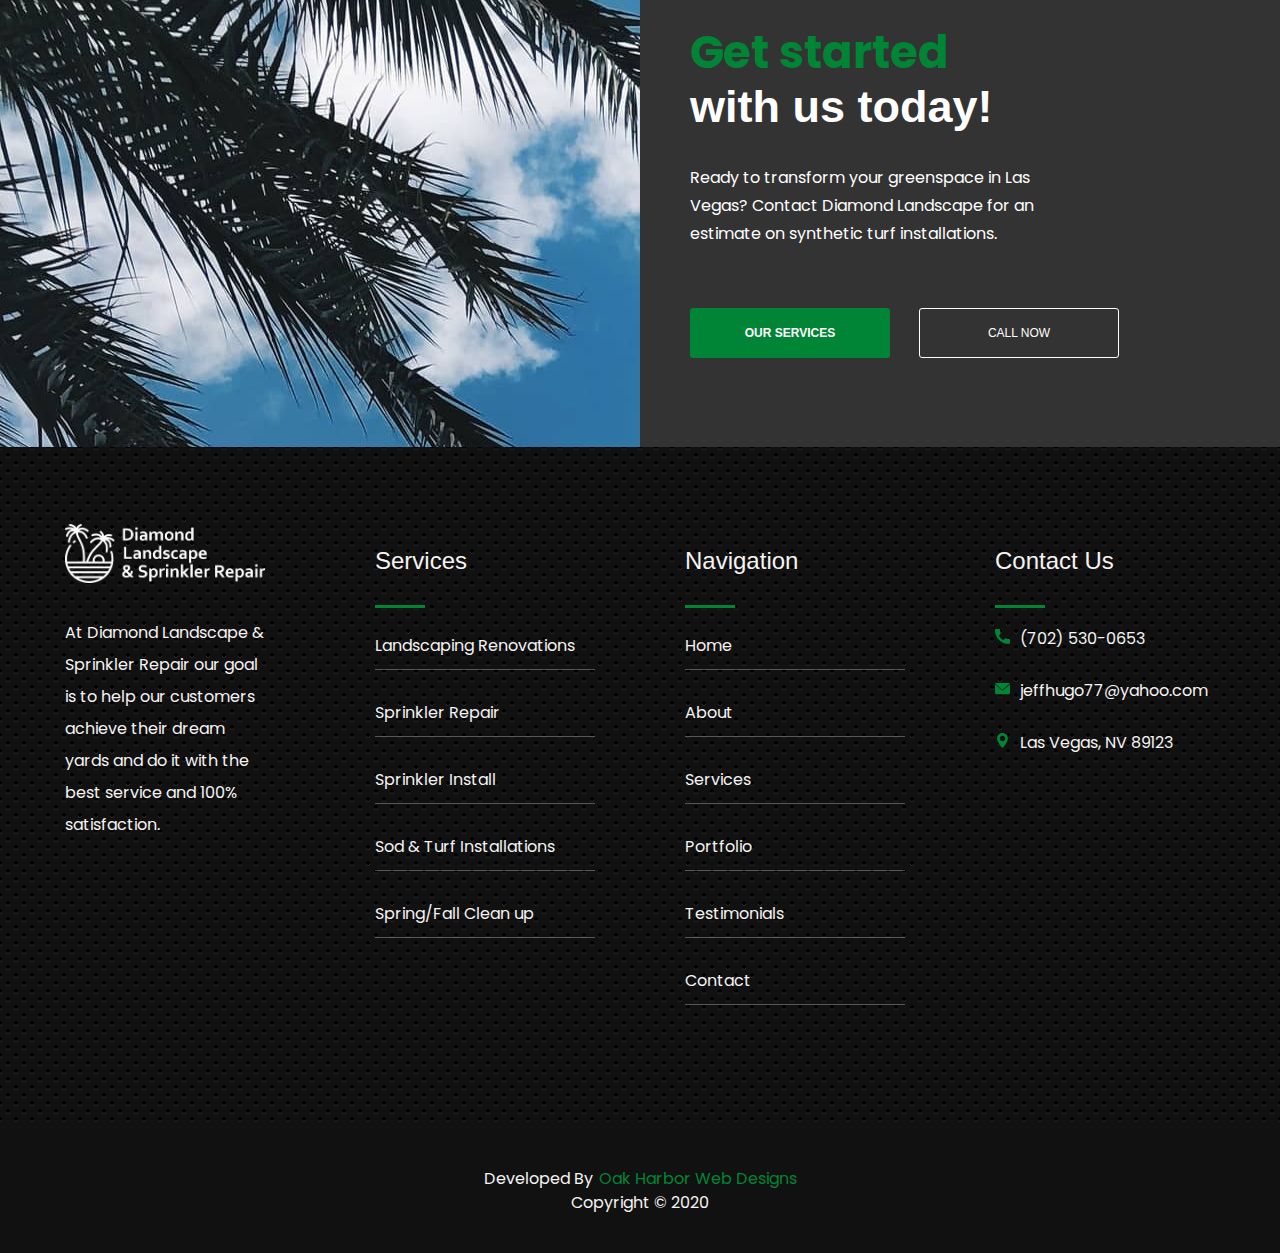
==== commit 84cd6896: "fixed buttons" ====
--- a/index.html
+++ b/index.html
@@ -133,8 +133,8 @@
                         <img aria-hidden="true" src="/images/grass.svg" alt="">
                         <h2>Synthetic Turf</h2>
                         <p>Synthetic turf offers the beauty and enjoyment of a real yard in a low maintenance and cost-effective solution.</p>
-                        <button class="button-solid" onclick="location.href='/html/contact.html'" type="button">
-                            Call Now
+                        <button class="button-solid" onclick="location.href='/html/artifical-turf-installation.html'" type="button">
+                            Learn More
                         </button>
                     </div>
                     <div class="card-item">
@@ -249,7 +249,7 @@
                     Synthetic turf is completely safe for pets, even when they’re using it as their personal bathroom. Very similar to natural grass, urine drains through synthetic turf just like rain. However, you will need to pick up after your pet and hose down the area they used.
                 </p>
             </div>
-            <button class="button-solid" onclick="location.href='/html/contact.html'" type="button">
+            <button class="button-solid" onclick="location.href='/html/artifical-turf-installation.html'" type="button">
                 More About Synthetic Turf
             </button>
         </section>
